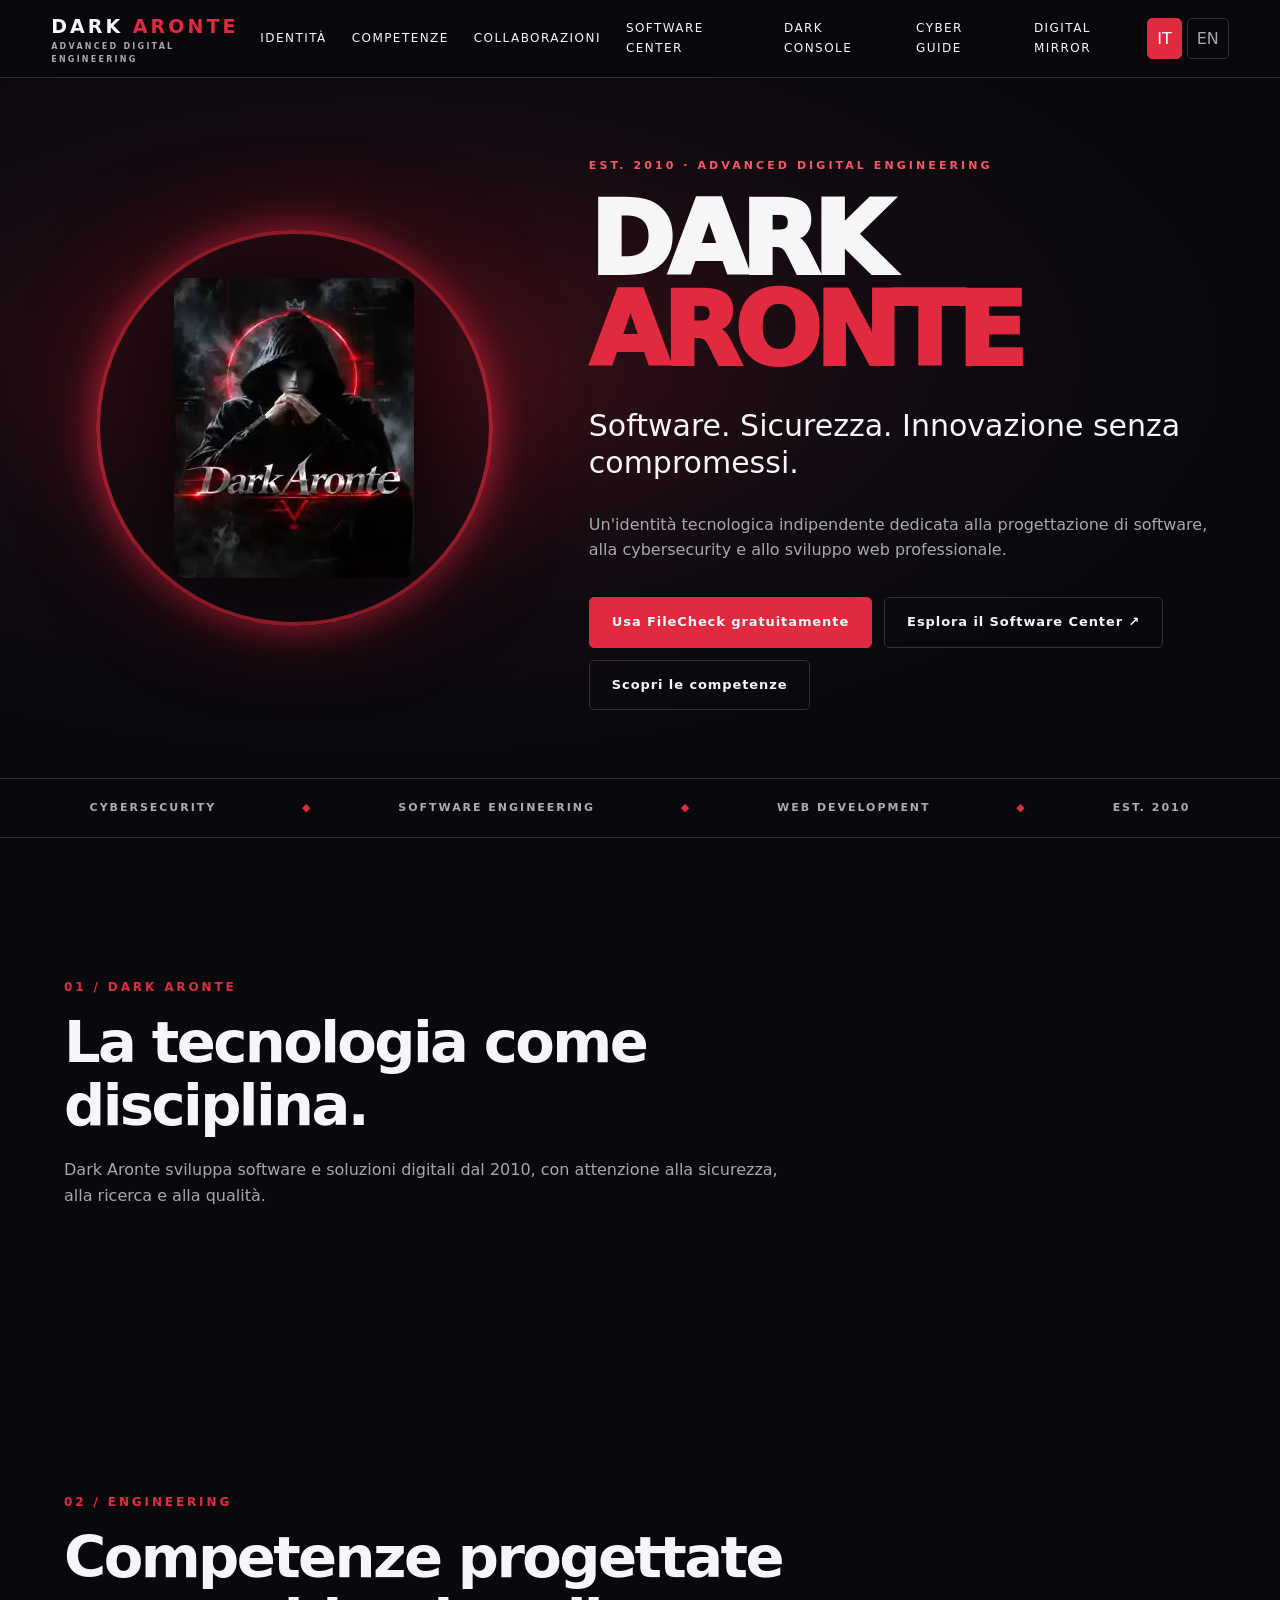
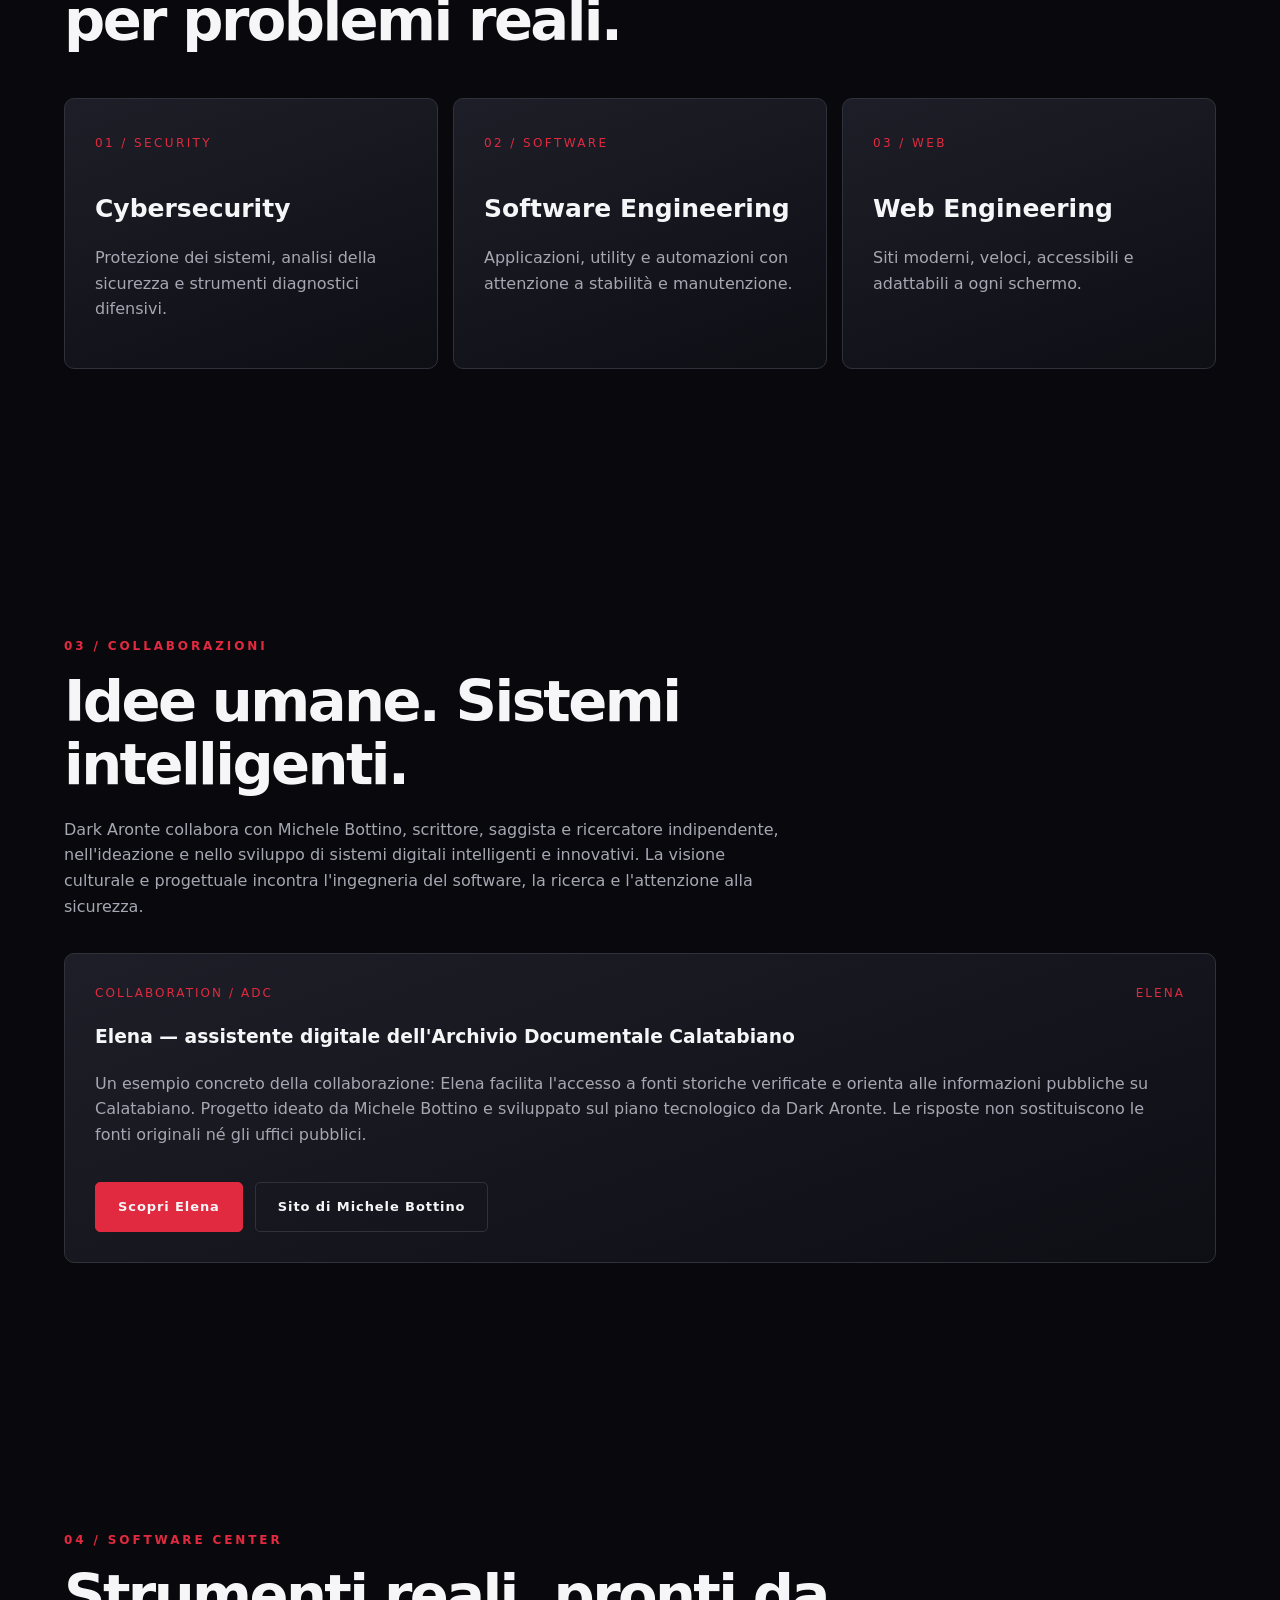
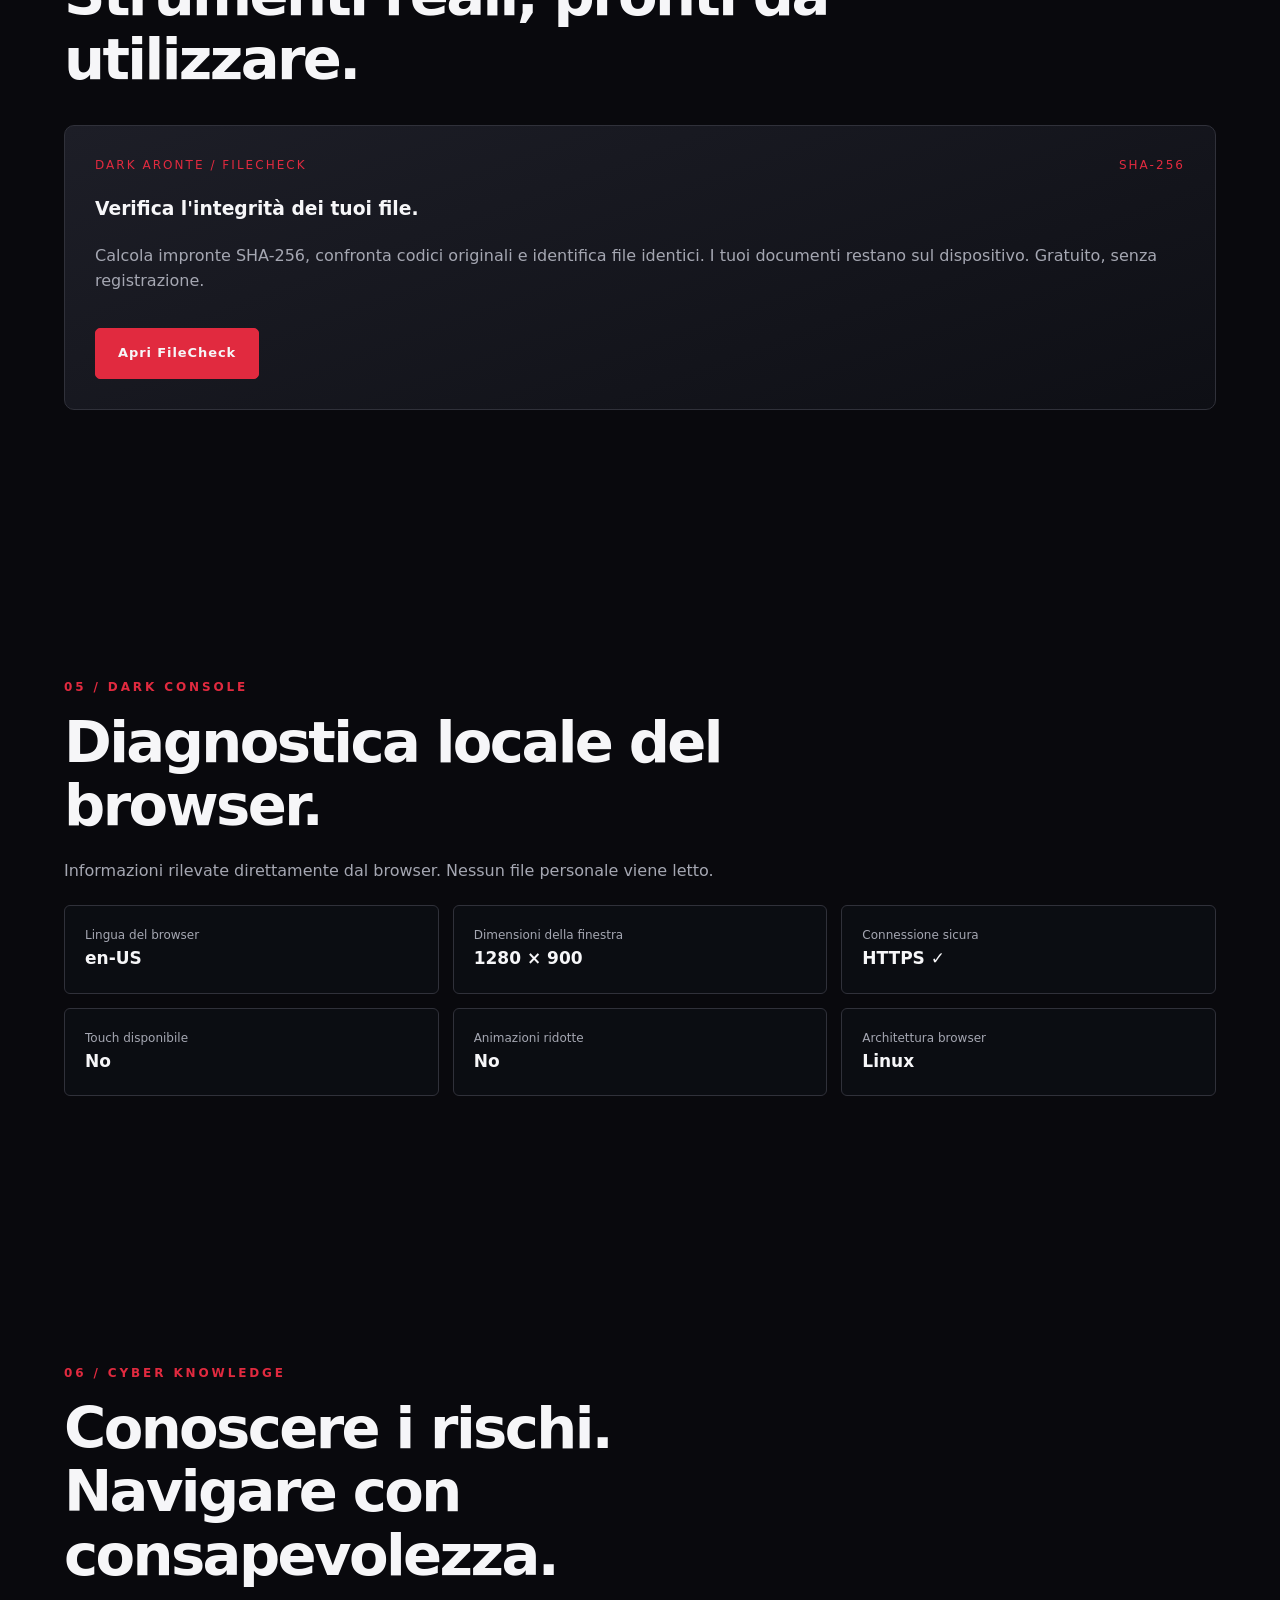
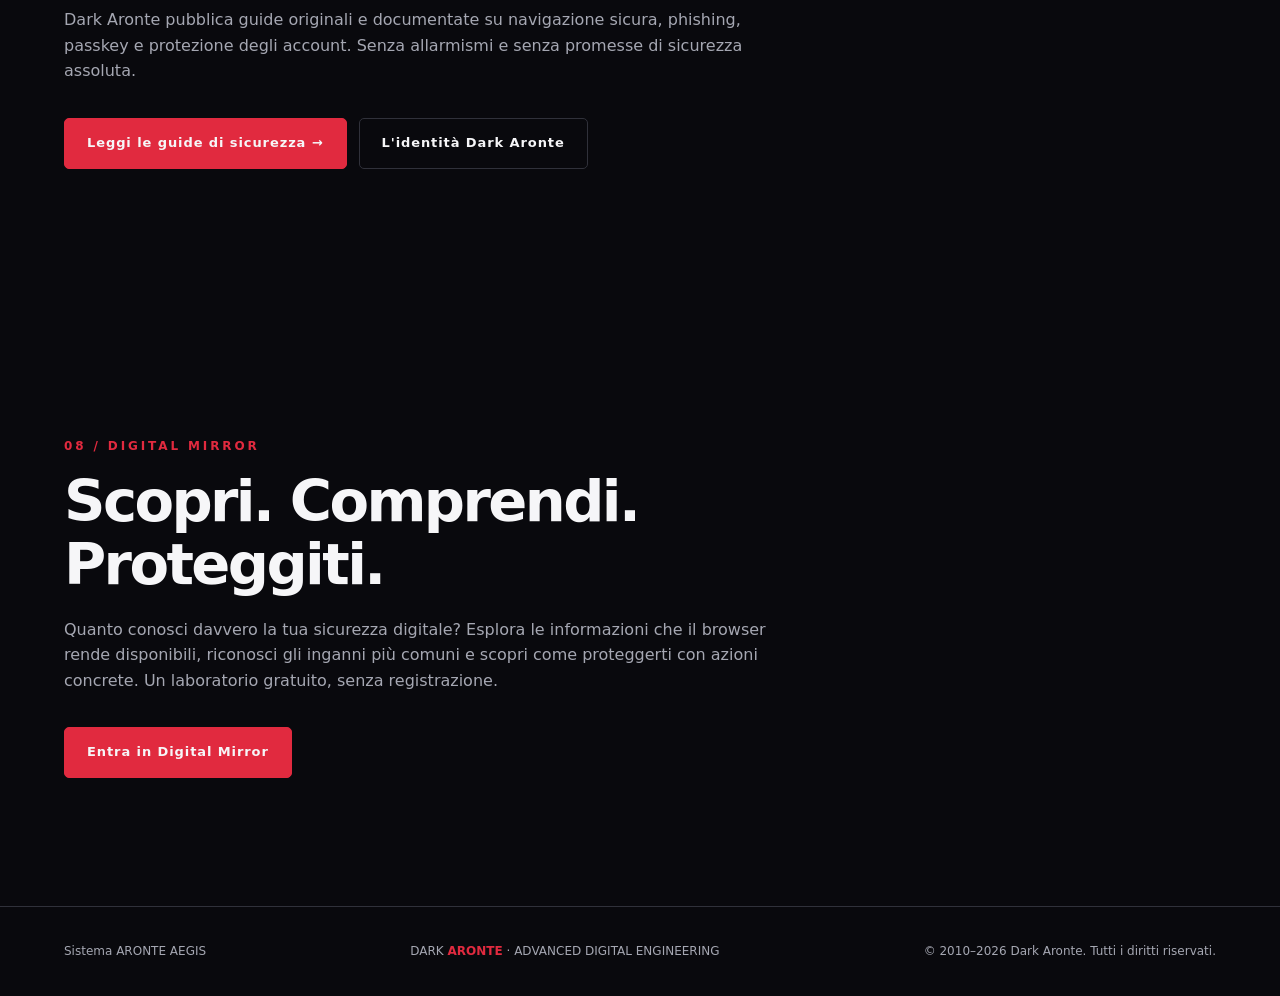
==== index.html @ 22d3c7a2 "Presenta collaborazione progettuale con Michele Bottino ed Elena ADC" ====
<!doctype html>
<html lang="it"><head><link rel="icon" type="image/svg+xml" href="/aegis/aegis.svg"><meta http-equiv="Content-Security-Policy" content="default-src 'none'; script-src 'self' 'sha256-FFxravazZUFhQh6T+XqJWDVdkBMXFv3eqSHBT2bgrII='; style-src 'self' 'sha256-jgAK13r3toHqmi0ffwv3EOK38PZ7vvI6Uo40YF1TCjI='; style-src-attr 'none'; img-src 'self' data:; font-src 'self' data:; connect-src 'none'; media-src 'self'; object-src 'none'; frame-src 'none'; base-uri 'self'; form-action 'self'; upgrade-insecure-requests"><meta charset="utf-8"><meta name="viewport" content="width=device-width,initial-scale=1"><meta name="theme-color" content="#09090d"><meta name="description" content="Dark Aronte — Cybersecurity, software development e web engineering."><title>Dark Aronte — Advanced Digital Engineering</title><style>
:root{color-scheme:dark;--bg:#09090d;--pane:#13141a;--line:#30313a;--txt:#f6f6f8;--mute:#a5a7b2;--red:#e12a3f}*{box-sizing:border-box}html{scroll-behavior:smooth}body{margin:0;background:var(--bg);font:16px/1.6 system-ui,-apple-system,Segoe UI,Arial,sans-serif;color:var(--txt)}a{color:inherit;text-decoration:none}button{font:inherit;cursor:pointer}a:focus-visible,button:focus-visible{outline:3px solid #ff6f7e;outline-offset:4px}.skip{position:absolute;left:-999px}.skip:focus{left:1rem;top:1rem;z-index:99;background:white;color:black;padding:1rem}.head{height:78px;display:flex;align-items:center;justify-content:space-between;padding:0 max(4vw,18px);border-bottom:1px solid var(--line);background:#09090de8;position:sticky;top:0;z-index:20;backdrop-filter:blur(16px)}.logo{font-size:19px;letter-spacing:.16em;font-weight:900}.logo strong,.red{color:var(--red)}.logo small{display:block;font-size:8px;letter-spacing:.28em;color:var(--mute)}.nav{display:flex;gap:25px;align-items:center;font-size:12px;text-transform:uppercase;letter-spacing:.12em}.nav a:hover{color:var(--red)}.langs{display:flex;gap:5px}.langs button{border:1px solid var(--line);background:transparent;color:var(--mute);padding:7px 9px;border-radius:5px}.langs button.active{background:var(--red);color:white;border-color:var(--red)}#menu{display:none}.hero{min-height:700px;display:grid;grid-template-columns:minmax(280px,46%) 1fr;align-items:center;position:relative;overflow:hidden;background:radial-gradient(ellipse at 30% 40%,#431019 0%,#130b11 38%,transparent 66%)}.art{min-height:650px;display:flex;align-items:center;justify-content:center;position:relative}.art:before{content:"";width:66%;aspect-ratio:1;position:absolute;border:4px solid #b52232;border-radius:50%;box-shadow:0 0 35px #c3223b,0 0 100px #aa15274d}.art img{position:relative;z-index:2;max-width:76%;max-height:610px;object-fit:contain;filter:drop-shadow(0 0 60px #000);border-radius:12px}.hero-copy{padding:60px max(5vw,24px) 60px 0;z-index:3}.tag{color:#ff5267;font-size:11px;letter-spacing:.28em;font-weight:800}.hero h1{font-size:clamp(58px,8vw,130px);letter-spacing:-.065em;line-height:.89;margin:20px 0 27px;font-weight:950}.hero h1 span{display:block}.hero h1 span:last-child{color:var(--red)}.lead{font-size:clamp(20px,2.6vw,30px);line-height:1.25;max-width:650px}.muted{color:var(--mute)}.actions{display:flex;gap:12px;flex-wrap:wrap;margin-top:34px}.btn{display:inline-flex;justify-content:center;align-items:center;padding:14px 22px;border-radius:5px;font-size:13px;font-weight:800;letter-spacing:.07em;border:1px solid var(--line)}.btn.primary{background:var(--red);border-color:var(--red)}.btn:hover{transform:translateY(-2px)}.strip{border-block:1px solid var(--line);padding:20px 7%;display:flex;gap:24px;justify-content:space-between;flex-wrap:wrap;color:#a9abb6;font-size:11px;font-weight:800;letter-spacing:.18em}.strip b{color:var(--red)}.section{padding:clamp(70px,10vw,135px) max(5vw,24px);max-width:1500px;margin:auto}.over{color:var(--red);font-size:12px;letter-spacing:.24em;font-weight:900}.section h2{font-size:clamp(30px,4.5vw,60px);line-height:1.1;max-width:820px;margin:14px 0 20px;letter-spacing:-.045em}.section>p{max-width:720px}.cards{display:grid;grid-template-columns:repeat(3,minmax(0,1fr));gap:15px;margin-top:45px}.card,.panel{border:1px solid var(--line);background:linear-gradient(160deg,#1d1e27,#0e0f15);border-radius:10px;padding:30px;min-height:220px}.card .number{color:var(--red);font-size:12px;letter-spacing:.2em}.card h3{font-size:25px;margin:35px 0 10px}.card p{color:var(--mute)}.panel{margin-top:34px}.panel .top{font-size:12px;letter-spacing:.17em;color:var(--red);display:flex;justify-content:space-between;gap:10px}.empty{text-align:center;padding:50px 10px}.empty h3{font-size:28px}.empty p{color:var(--mute);max-width:600px;margin:auto}.empty .symbol{font-size:60px;color:var(--red)}.diag{display:grid;grid-template-columns:repeat(3,minmax(0,1fr));gap:14px;margin-top:22px}.diag div{background:#0b0d12;border:1px solid var(--line);border-radius:6px;padding:20px;min-width:0}.diag span{display:block;color:var(--mute);font-size:12px}.diag strong{font-size:17px;overflow-wrap:anywhere}.foot{border-top:1px solid var(--line);padding:35px max(5vw,24px);display:flex;justify-content:space-between;flex-wrap:wrap;gap:15px;color:var(--mute);font-size:12px}.reveal{animation:fade .8s ease both}@keyframes fade{from{opacity:0;transform:translateY(15px)}to{opacity:1;transform:none}}@media(max-width:960px){.nav{gap:10px}.hero{grid-template-columns:1fr}.art{min-height:420px}.art img{max-height:410px}.hero-copy{padding:10px 6% 65px}.cards{grid-template-columns:1fr}.diag{grid-template-columns:repeat(2,1fr)}}@media(max-width:650px){.head{height:67px}.nav{position:absolute;top:66px;left:0;right:0;background:#101116;padding:20px;display:none;flex-direction:column;align-items:stretch}.nav.open{display:flex}#menu{display:block;border:1px solid var(--line);border-radius:5px;background:transparent;color:white;padding:5px 12px}.hero{min-height:auto}.art{min-height:320px}.art img{max-height:340px}.hero h1{font-size:clamp(58px,14vw,85px)}.section{padding:70px 20px}.strip{gap:12px;font-size:9px}.diag{grid-template-columns:1fr}.foot{flex-direction:column}}@media(prefers-reduced-motion:reduce){*,*:before,*:after{animation:none!important;scroll-behavior:auto!important;transition:none!important}}
</style><link rel="canonical" href="https://dark-aronte.github.io/">
<meta property="og:type" content="website">
<meta property="og:site_name" content="Dark Aronte">
<meta property="og:title" content="Dark Aronte &mdash; Advanced Digital Engineering">
<meta property="og:description" content="Cybersecurity, software engineering e sviluppo web. Dark Aronte, identit&agrave; tecnologica indipendente dal 2010.">
<meta property="og:url" content="https://dark-aronte.github.io/">
<meta property="og:image" content="https://dark-aronte.github.io/assets/dark-aronte.webp">
<meta name="twitter:card" content="summary_large_image">
<meta name="color-scheme" content="dark">
<script type="application/ld+json">{"@context":"https://schema.org","@type":"WebSite","name":"Dark Aronte","url":"https://dark-aronte.github.io/","inLanguage":["it","en"],"description":"Software engineering, cybersecurity and web engineering."}</script>
</head><body>
<a href="#main" class="skip" data-it="Vai al contenuto" data-en="Skip to content">Vai al contenuto</a>
<header class="head"><link rel="icon" type="image/svg+xml" href="/aegis/aegis.svg"><a class="logo" href="#top">DARK <strong>ARONTE</strong><small>ADVANCED DIGITAL ENGINEERING</small></a><button id="menu" aria-expanded="false" aria-controls="nav" aria-label="Menu">☰</button><nav class="nav" id="nav"><a href="#identity" data-it="Identità" data-en="Identity">Identità</a><a href="#services" data-it="Competenze" data-en="Expertise">Competenze</a><a href="#collaboration" data-it="Collaborazioni" data-en="Collaborations">Collaborazioni</a><a href="#software">Software Center</a><a href="#console">Dark Console</a><a href="/guide/">Cyber Guide</a><a href="/digital-mirror.html">Digital Mirror</a></nav><div class="langs"><button data-switch="it" class="active" aria-pressed="true">IT</button><button data-switch="en" aria-pressed="false">EN</button></div></header>
<main id="main"><section class="hero" id="top"><div class="art"><img src="assets/dark-aronte.webp" alt="Dark Aronte: figura anonima con cappuccio e maschera, su uno sfondo rosso" width="240" height="300"></div><div class="hero-copy reveal"><p class="tag">EST. 2010 · ADVANCED DIGITAL ENGINEERING</p><h1><span>DARK</span><span>ARONTE</span></h1><p class="lead" data-it="Software. Sicurezza. Innovazione senza compromessi." data-en="Software. Security. Innovation without compromise.">Software. Sicurezza. Innovazione senza compromessi.</p><p class="muted" data-it="Un'identità tecnologica indipendente dedicata alla progettazione di software, alla cybersecurity e allo sviluppo web professionale." data-en="An independent technology identity focused on software engineering, cybersecurity and professional web development.">Un'identità tecnologica indipendente dedicata alla progettazione di software, alla cybersecurity e allo sviluppo web professionale.</p><div class="actions"><a class="btn primary" href="/filecheck.html" data-it="Usa FileCheck gratuitamente" data-en="Use FileCheck for free">Usa FileCheck gratuitamente</a><a class="btn" href="#software" data-it="Esplora il Software Center ↗" data-en="Explore Software Center ↗">Esplora il Software Center ↗</a><a class="btn" href="#services" data-it="Scopri le competenze" data-en="Explore expertise">Scopri le competenze</a></div></div></section>
<div class="strip"><span>CYBERSECURITY</span><b>◆</b><span>SOFTWARE ENGINEERING</span><b>◆</b><span>WEB DEVELOPMENT</span><b>◆</b><span>EST. 2010</span></div>
<section id="identity" class="section"><p class="over">01 / DARK ARONTE</p><h2 data-it="La tecnologia come disciplina." data-en="Technology as a discipline.">La tecnologia come disciplina.</h2><p class="muted" data-it="Dark Aronte sviluppa software e soluzioni digitali dal 2010, con attenzione alla sicurezza, alla ricerca e alla qualit&agrave;." data-en="Dark Aronte has been developing software and digital solutions since 2010. An independent project combining expertise, innovation and a focus on security.">Dark Aronte sviluppa software e soluzioni digitali dal 2010, con attenzione alla sicurezza, alla ricerca e alla qualit&agrave;.</p></section>
<section id="services" class="section"><p class="over">02 / ENGINEERING</p><h2 data-it="Competenze progettate per problemi reali." data-en="Engineering for real-world problems.">Competenze progettate per problemi reali.</h2><div class="cards"><article class="card"><span class="number">01 / SECURITY</span><h3>Cybersecurity</h3><p data-it="Protezione dei sistemi, analisi della sicurezza e strumenti diagnostici difensivi." data-en="System protection, security assessment and defensive diagnostic tools.">Protezione dei sistemi, analisi della sicurezza e strumenti diagnostici difensivi.</p></article><article class="card"><span class="number">02 / SOFTWARE</span><h3>Software Engineering</h3><p data-it="Applicazioni, utility e automazioni con attenzione a stabilità e manutenzione." data-en="Applications, utilities and automation with a focus on reliability and maintainability.">Applicazioni, utility e automazioni con attenzione a stabilità e manutenzione.</p></article><article class="card"><span class="number">03 / WEB</span><h3>Web Engineering</h3><p data-it="Siti moderni, veloci, accessibili e adattabili a ogni schermo." data-en="Modern, fast, accessible websites adapted to different screen sizes.">Siti moderni, veloci, accessibili e adattabili a ogni schermo.</p></article></div></section>
<section id="collaboration" class="section" aria-labelledby="collaboration-title">
<p class="over" data-it="03 / COLLABORAZIONI" data-en="03 / COLLABORATIONS">03 / COLLABORAZIONI</p>
<h2 id="collaboration-title" data-it="Idee umane. Sistemi intelligenti." data-en="Human ideas. Intelligent systems.">Idee umane. Sistemi intelligenti.</h2>
<p class="muted" data-it="Dark Aronte collabora con Michele Bottino, scrittore, saggista e ricercatore indipendente, nell'ideazione e nello sviluppo di sistemi digitali intelligenti e innovativi. La visione culturale e progettuale incontra l'ingegneria del software, la ricerca e l'attenzione alla sicurezza." data-en="Dark Aronte collaborates with Michele Bottino, author, essayist and independent researcher, to conceive and develop innovative, intelligent digital systems. Cultural and conceptual vision meets software engineering, research and security-focused development.">Dark Aronte collabora con Michele Bottino, scrittore, saggista e ricercatore indipendente, nell'ideazione e nello sviluppo di sistemi digitali intelligenti e innovativi. La visione culturale e progettuale incontra l'ingegneria del software, la ricerca e l'attenzione alla sicurezza.</p>
<div class="panel">
<div class="top"><span>COLLABORATION / ADC</span><span>ELENA</span></div>
<h3 data-it="Elena — assistente digitale dell'Archivio Documentale Calatabiano" data-en="Elena — digital assistant for the Calatabiano Documentary Archive">Elena — assistente digitale dell'Archivio Documentale Calatabiano</h3>
<p class="muted" data-it="Un esempio concreto della collaborazione: Elena facilita l'accesso a fonti storiche verificate e orienta alle informazioni pubbliche su Calatabiano. Progetto ideato da Michele Bottino e sviluppato sul piano tecnologico da Dark Aronte. Le risposte non sostituiscono le fonti originali né gli uffici pubblici." data-en="A practical result of this collaboration: Elena helps visitors explore verified historical sources and public information about Calatabiano. Conceived by Michele Bottino, with technology development by Dark Aronte. Its answers do not replace original sources or public offices.">Un esempio concreto della collaborazione: Elena facilita l'accesso a fonti storiche verificate e orienta alle informazioni pubbliche su Calatabiano. Progetto ideato da Michele Bottino e sviluppato sul piano tecnologico da Dark Aronte. Le risposte non sostituiscono le fonti originali né gli uffici pubblici.</p>
<div class="actions"><a class="btn primary" href="https://michelebottino-autor.github.io/adc/elena/" rel="noopener noreferrer" data-it="Scopri Elena" data-en="Explore Elena">Scopri Elena</a><a class="btn" href="https://michelebottino-autor.github.io/" rel="noopener noreferrer" data-it="Sito di Michele Bottino" data-en="Michele Bottino's website">Sito di Michele Bottino</a></div>
</div>
</section>
<section id="software" class="section"><p class="over">04 / SOFTWARE CENTER</p><h2 data-it="Strumenti reali, pronti da utilizzare." data-en="Real tools, ready to use.">Strumenti reali, pronti da utilizzare.</h2><div class="panel"><div class="top"><span>DARK ARONTE / FILECHECK</span><span>SHA-256</span></div><h3 data-it="Verifica l'integrit&agrave; dei tuoi file." data-en="Verify your files' integrity.">Verifica l'integrit&agrave; dei tuoi file.</h3><p class="muted" data-it="Calcola impronte SHA-256, confronta codici originali e identifica file identici. I tuoi documenti restano sul dispositivo. Gratuito, senza registrazione." data-en="Calculate SHA-256 hashes, verify original fingerprints and find identical files. Your documents stay on your device. Free, no signup.">Calcola impronte SHA-256, confronta codici originali e identifica file identici. I tuoi documenti restano sul dispositivo. Gratuito, senza registrazione.</p><div class="actions"><a class="btn primary" href="/filecheck.html" data-it="Apri FileCheck" data-en="Open FileCheck">Apri FileCheck</a></div></div></section>
<section id="console" class="section"><p class="over">05 / DARK CONSOLE</p><h2 data-it="Diagnostica locale del browser." data-en="Local browser diagnostics.">Diagnostica locale del browser.</h2><p class="muted" data-it="Informazioni rilevate direttamente dal browser. Nessun file personale viene letto." data-en="Information reported locally by your browser. No personal files are accessed.">Informazioni rilevate direttamente dal browser. Nessun file personale viene letto.</p><div class="diag"><div><span data-it="Lingua del browser" data-en="Browser language">Lingua del browser</span><strong id="language">—</strong></div><div><span data-it="Dimensioni della finestra" data-en="Viewport dimensions">Dimensioni della finestra</span><strong id="size">—</strong></div><div><span data-it="Connessione sicura" data-en="Secure connection">Connessione sicura</span><strong id="secure">—</strong></div><div><span data-it="Touch disponibile" data-en="Touch available">Touch disponibile</span><strong id="touch">—</strong></div><div><span data-it="Animazioni ridotte" data-en="Reduced motion">Animazioni ridotte</span><strong id="motion">—</strong></div><div><span data-it="Architettura browser" data-en="Browser platform">Architettura browser</span><strong id="platform">—</strong></div></div></section>

<section id="cyber-knowledge" class="section" aria-labelledby="guide-title"><p class="over">06 / CYBER KNOWLEDGE</p><h2 id="guide-title" data-it="Conoscere i rischi. Navigare con consapevolezza." data-en="Understand the risks. Browse with confidence.">Conoscere i rischi. Navigare con consapevolezza.</h2><p class="muted" data-it="Dark Aronte pubblica guide originali e documentate su navigazione sicura, phishing, passkey e protezione degli account. Senza allarmismi e senza promesse di sicurezza assoluta." data-en="Dark Aronte publishes original, sourced guides on safer browsing, phishing, passkeys and account protection. No fear-mongering or promises of absolute safety.">Dark Aronte pubblica guide originali e documentate su navigazione sicura, phishing, passkey e protezione degli account. Senza allarmismi e senza promesse di sicurezza assoluta.</p><div class="actions"><a class="btn primary" href="/guide/" data-it="Leggi le guide di sicurezza &rarr;" data-en="Read cybersecurity guides &rarr;">Leggi le guide di sicurezza &rarr;</a><a class="btn" href="/identita.html" data-it="L'identit&agrave; Dark Aronte" data-en="About Dark Aronte">L'identit&agrave; Dark Aronte</a></div></section>

<section class="section" id="digital-mirror" aria-labelledby="digital-mirror-heading">
<p class="over">08 / DIGITAL MIRROR</p>
<h2 id="digital-mirror-heading" data-it="Scopri. Comprendi. Proteggiti." data-en="Discover. Understand. Protect yourself.">Scopri. Comprendi. Proteggiti.</h2>
<p class="muted" data-it="Quanto conosci davvero la tua sicurezza digitale? Esplora le informazioni che il browser rende disponibili, riconosci gli inganni pi&ugrave; comuni e scopri come proteggerti con azioni concrete. Un laboratorio gratuito, senza registrazione." data-en="How well do you understand your digital safety? Explore what your browser reveals, learn to spot common scams, and discover practical ways to protect yourself. A free, no-signup interactive lab.">Quanto conosci davvero la tua sicurezza digitale? Esplora le informazioni che il browser rende disponibili, riconosci gli inganni pi&ugrave; comuni e scopri come proteggerti con azioni concrete. Un laboratorio gratuito, senza registrazione.</p>
<div class="actions"><a class="btn primary" href="/digital-mirror.html" data-it="Entra in Digital Mirror" data-en="Enter Digital Mirror">Entra in Digital Mirror</a></div>
</section>
</main><footer class="foot"><a href="/aegis-system/" data-it="Sistema ARONTE AEGIS" data-en="ARONTE AEGIS system">Sistema ARONTE AEGIS</a><span>DARK <strong class="red">ARONTE</strong> · ADVANCED DIGITAL ENGINEERING</span><span>© 2010–<span id="year">2026</span> Dark Aronte. <span data-it="Tutti i diritti riservati." data-en="All rights reserved.">Tutti i diritti riservati.</span></span></footer>
<script>
(()=>{const $=s=>document.querySelector(s);const $$=s=>document.querySelectorAll(s);let lang=localStorage.getItem('da-lang')==='en'?'en':'it';function translate(l){lang=l;document.documentElement.lang=l;$$('[data-it][data-en]').forEach(e=>e.textContent=e.dataset[l]);$$('[data-switch]').forEach(e=>{let on=e.dataset.switch===l;e.classList.toggle('active',on);e.setAttribute('aria-pressed',String(on))});try{localStorage.setItem('da-lang',l)}catch{}}$$('[data-switch]').forEach(b=>b.addEventListener('click',()=>translate(b.dataset.switch)));translate(lang);$('#year').textContent=new Date().getFullYear();function diag(){$('#language').textContent=navigator.language||'—';$('#size').textContent=innerWidth+' × '+innerHeight;$('#secure').textContent=isSecureContext?'HTTPS ✓':'Non verificata';$('#touch').textContent=('ontouchstart'in window||navigator.maxTouchPoints>0)?'Yes':'No';$('#motion').textContent=matchMedia('(prefers-reduced-motion: reduce)').matches?'Yes':'No';$('#platform').textContent=navigator.userAgentData?.platform||navigator.platform||'—'}window.addEventListener('resize',diag);diag();$('#menu').addEventListener('click',()=>{let open=$('#nav').classList.toggle('open');$('#menu').setAttribute('aria-expanded',String(open))});$$('.nav a').forEach(a=>a.addEventListener('click',()=>{$('#nav').classList.remove('open');$('#menu').setAttribute('aria-expanded','false')}))})();
</script></body></html>
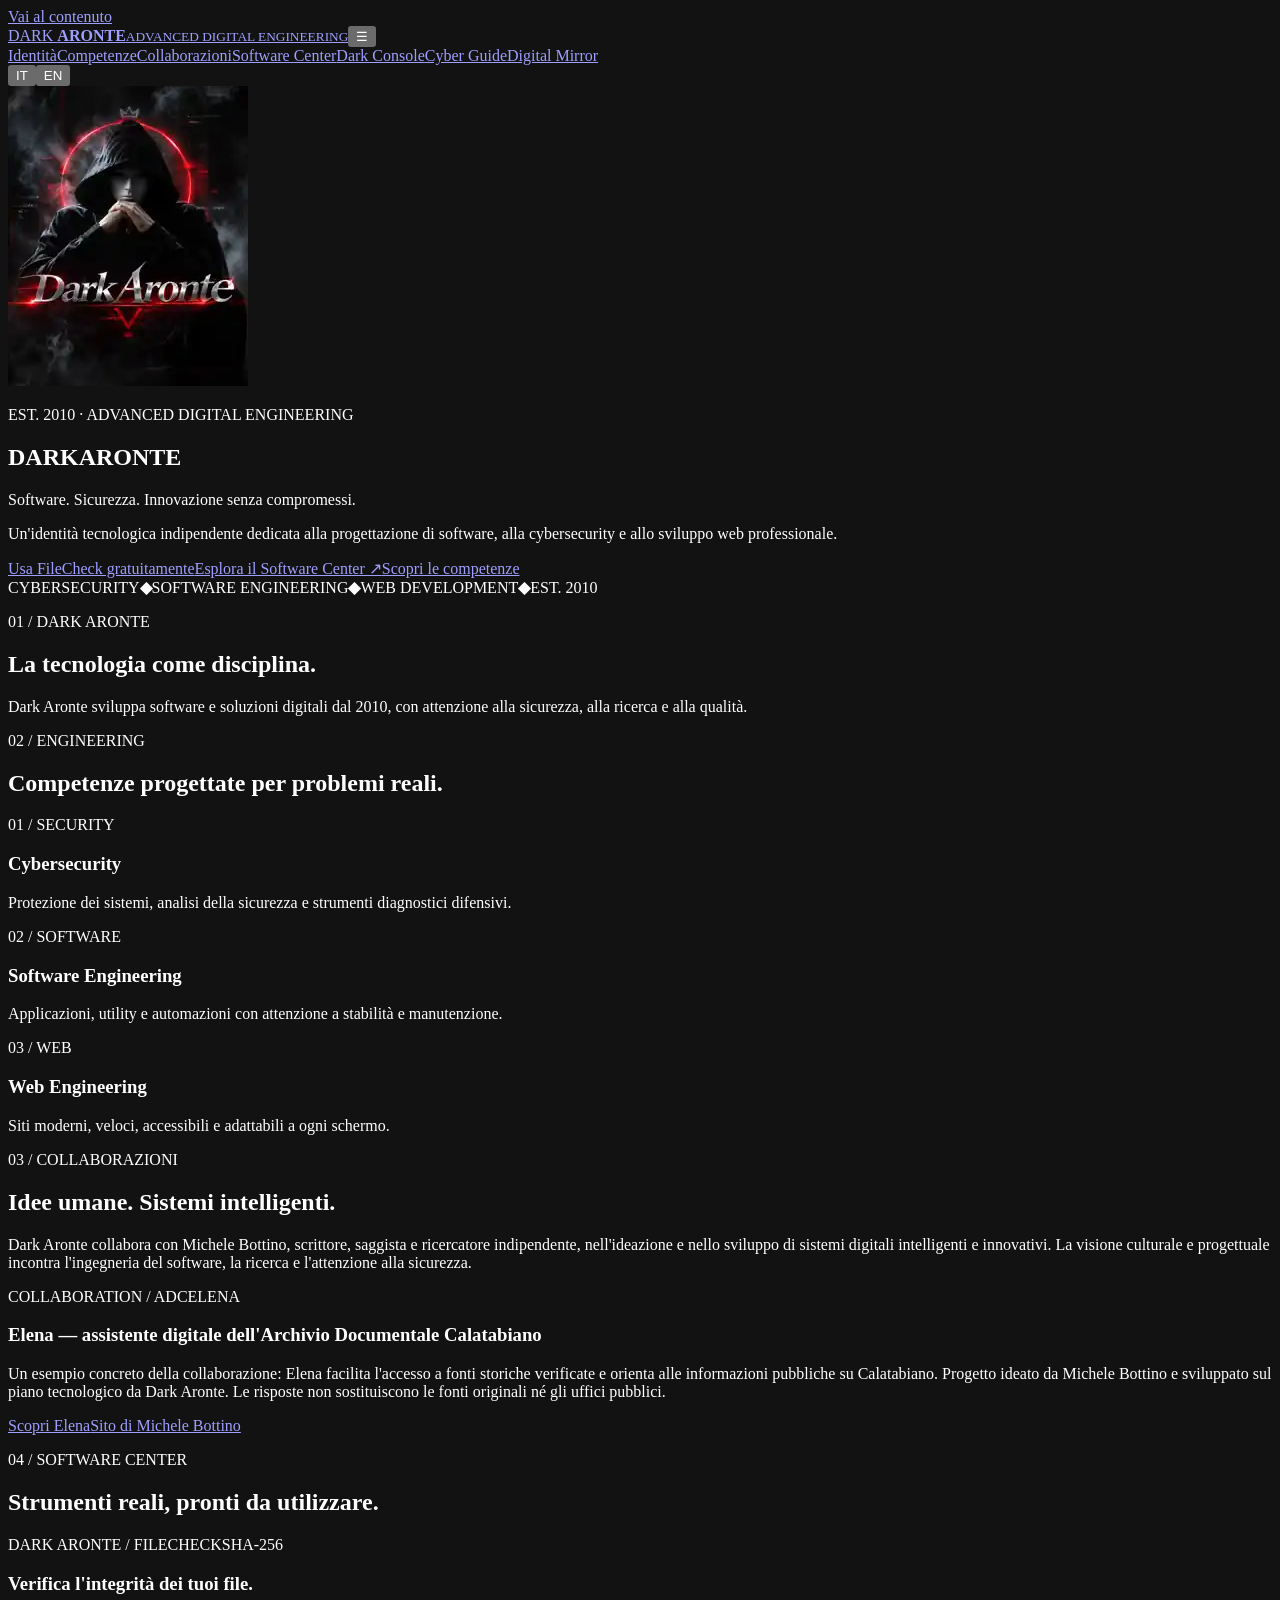
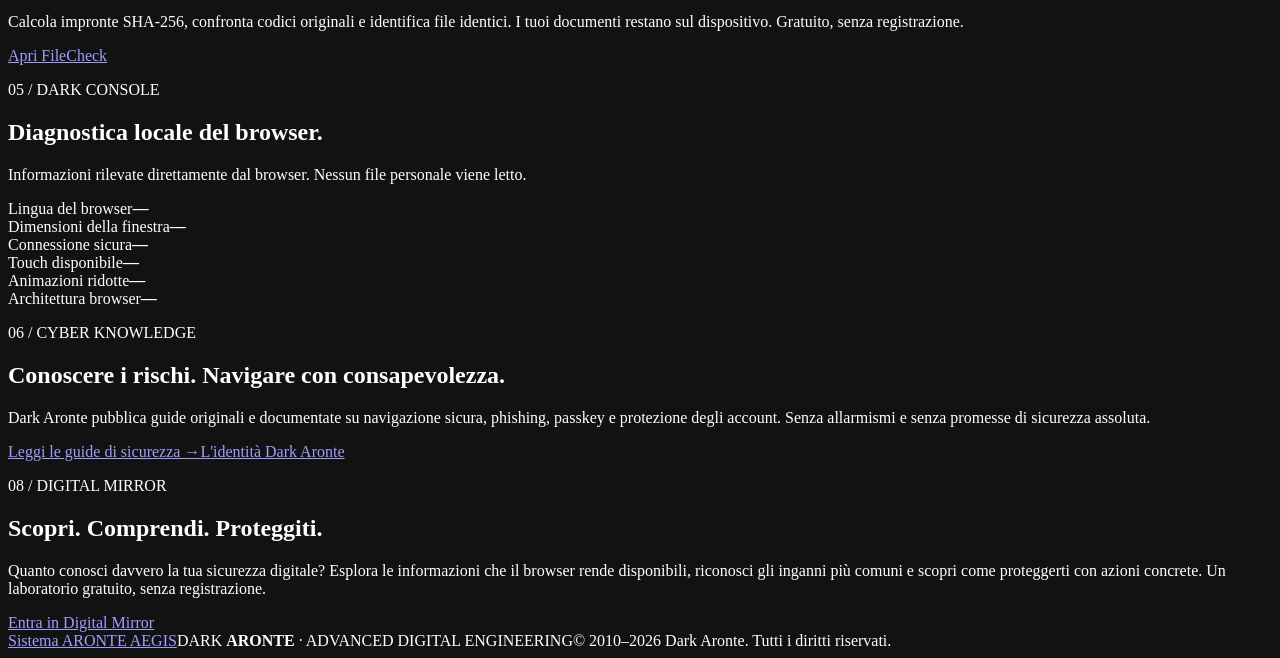
==== commit 2493d0d8: "Aggiorna CSP e firma AEGIS per la sezione collaborazioni" ====
--- a/index.html
+++ b/index.html
@@ -1,5 +1,5 @@
 <!doctype html>
-<html lang="it"><head><link rel="icon" type="image/svg+xml" href="/aegis/aegis.svg"><meta http-equiv="Content-Security-Policy" content="default-src 'none'; script-src 'self' 'sha256-FFxravazZUFhQh6T+XqJWDVdkBMXFv3eqSHBT2bgrII='; style-src 'self' 'sha256-jgAK13r3toHqmi0ffwv3EOK38PZ7vvI6Uo40YF1TCjI='; style-src-attr 'none'; img-src 'self' data:; font-src 'self' data:; connect-src 'none'; media-src 'self'; object-src 'none'; frame-src 'none'; base-uri 'self'; form-action 'self'; upgrade-insecure-requests"><meta charset="utf-8"><meta name="viewport" content="width=device-width,initial-scale=1"><meta name="theme-color" content="#09090d"><meta name="description" content="Dark Aronte — Cybersecurity, software development e web engineering."><title>Dark Aronte — Advanced Digital Engineering</title><style>
+<html lang="it"><head><link rel="icon" type="image/svg+xml" href="/aegis/aegis.svg"><meta http-equiv="Content-Security-Policy" content="default-src 'none'; script-src 'self' 'sha256-M/c3EcxVNrog6p6mHUGc7yNbTFjYYGEBRcO4RTuEXMk='; style-src 'self' 'sha256-dwjrNA525KG2SsXoC5dx7QNku10nCeUTvAEqJWgs3Ro='; style-src-attr 'none'; img-src 'self' data:; font-src 'self' data:; connect-src 'none'; media-src 'self'; object-src 'none'; frame-src 'none'; base-uri 'self'; form-action 'self'; upgrade-insecure-requests"><meta charset="utf-8"><meta name="viewport" content="width=device-width,initial-scale=1"><meta name="theme-color" content="#09090d"><meta name="description" content="Dark Aronte — Cybersecurity, software development e web engineering."><title>Dark Aronte — Advanced Digital Engineering</title><style>
 :root{color-scheme:dark;--bg:#09090d;--pane:#13141a;--line:#30313a;--txt:#f6f6f8;--mute:#a5a7b2;--red:#e12a3f}*{box-sizing:border-box}html{scroll-behavior:smooth}body{margin:0;background:var(--bg);font:16px/1.6 system-ui,-apple-system,Segoe UI,Arial,sans-serif;color:var(--txt)}a{color:inherit;text-decoration:none}button{font:inherit;cursor:pointer}a:focus-visible,button:focus-visible{outline:3px solid #ff6f7e;outline-offset:4px}.skip{position:absolute;left:-999px}.skip:focus{left:1rem;top:1rem;z-index:99;background:white;color:black;padding:1rem}.head{height:78px;display:flex;align-items:center;justify-content:space-between;padding:0 max(4vw,18px);border-bottom:1px solid var(--line);background:#09090de8;position:sticky;top:0;z-index:20;backdrop-filter:blur(16px)}.logo{font-size:19px;letter-spacing:.16em;font-weight:900}.logo strong,.red{color:var(--red)}.logo small{display:block;font-size:8px;letter-spacing:.28em;color:var(--mute)}.nav{display:flex;gap:25px;align-items:center;font-size:12px;text-transform:uppercase;letter-spacing:.12em}.nav a:hover{color:var(--red)}.langs{display:flex;gap:5px}.langs button{border:1px solid var(--line);background:transparent;color:var(--mute);padding:7px 9px;border-radius:5px}.langs button.active{background:var(--red);color:white;border-color:var(--red)}#menu{display:none}.hero{min-height:700px;display:grid;grid-template-columns:minmax(280px,46%) 1fr;align-items:center;position:relative;overflow:hidden;background:radial-gradient(ellipse at 30% 40%,#431019 0%,#130b11 38%,transparent 66%)}.art{min-height:650px;display:flex;align-items:center;justify-content:center;position:relative}.art:before{content:"";width:66%;aspect-ratio:1;position:absolute;border:4px solid #b52232;border-radius:50%;box-shadow:0 0 35px #c3223b,0 0 100px #aa15274d}.art img{position:relative;z-index:2;max-width:76%;max-height:610px;object-fit:contain;filter:drop-shadow(0 0 60px #000);border-radius:12px}.hero-copy{padding:60px max(5vw,24px) 60px 0;z-index:3}.tag{color:#ff5267;font-size:11px;letter-spacing:.28em;font-weight:800}.hero h1{font-size:clamp(58px,8vw,130px);letter-spacing:-.065em;line-height:.89;margin:20px 0 27px;font-weight:950}.hero h1 span{display:block}.hero h1 span:last-child{color:var(--red)}.lead{font-size:clamp(20px,2.6vw,30px);line-height:1.25;max-width:650px}.muted{color:var(--mute)}.actions{display:flex;gap:12px;flex-wrap:wrap;margin-top:34px}.btn{display:inline-flex;justify-content:center;align-items:center;padding:14px 22px;border-radius:5px;font-size:13px;font-weight:800;letter-spacing:.07em;border:1px solid var(--line)}.btn.primary{background:var(--red);border-color:var(--red)}.btn:hover{transform:translateY(-2px)}.strip{border-block:1px solid var(--line);padding:20px 7%;display:flex;gap:24px;justify-content:space-between;flex-wrap:wrap;color:#a9abb6;font-size:11px;font-weight:800;letter-spacing:.18em}.strip b{color:var(--red)}.section{padding:clamp(70px,10vw,135px) max(5vw,24px);max-width:1500px;margin:auto}.over{color:var(--red);font-size:12px;letter-spacing:.24em;font-weight:900}.section h2{font-size:clamp(30px,4.5vw,60px);line-height:1.1;max-width:820px;margin:14px 0 20px;letter-spacing:-.045em}.section>p{max-width:720px}.cards{display:grid;grid-template-columns:repeat(3,minmax(0,1fr));gap:15px;margin-top:45px}.card,.panel{border:1px solid var(--line);background:linear-gradient(160deg,#1d1e27,#0e0f15);border-radius:10px;padding:30px;min-height:220px}.card .number{color:var(--red);font-size:12px;letter-spacing:.2em}.card h3{font-size:25px;margin:35px 0 10px}.card p{color:var(--mute)}.panel{margin-top:34px}.panel .top{font-size:12px;letter-spacing:.17em;color:var(--red);display:flex;justify-content:space-between;gap:10px}.empty{text-align:center;padding:50px 10px}.empty h3{font-size:28px}.empty p{color:var(--mute);max-width:600px;margin:auto}.empty .symbol{font-size:60px;color:var(--red)}.diag{display:grid;grid-template-columns:repeat(3,minmax(0,1fr));gap:14px;margin-top:22px}.diag div{background:#0b0d12;border:1px solid var(--line);border-radius:6px;padding:20px;min-width:0}.diag span{display:block;color:var(--mute);font-size:12px}.diag strong{font-size:17px;overflow-wrap:anywhere}.foot{border-top:1px solid var(--line);padding:35px max(5vw,24px);display:flex;justify-content:space-between;flex-wrap:wrap;gap:15px;color:var(--mute);font-size:12px}.reveal{animation:fade .8s ease both}@keyframes fade{from{opacity:0;transform:translateY(15px)}to{opacity:1;transform:none}}@media(max-width:960px){.nav{gap:10px}.hero{grid-template-columns:1fr}.art{min-height:420px}.art img{max-height:410px}.hero-copy{padding:10px 6% 65px}.cards{grid-template-columns:1fr}.diag{grid-template-columns:repeat(2,1fr)}}@media(max-width:650px){.head{height:67px}.nav{position:absolute;top:66px;left:0;right:0;background:#101116;padding:20px;display:none;flex-direction:column;align-items:stretch}.nav.open{display:flex}#menu{display:block;border:1px solid var(--line);border-radius:5px;background:transparent;color:white;padding:5px 12px}.hero{min-height:auto}.art{min-height:320px}.art img{max-height:340px}.hero h1{font-size:clamp(58px,14vw,85px)}.section{padding:70px 20px}.strip{gap:12px;font-size:9px}.diag{grid-template-columns:1fr}.foot{flex-direction:column}}@media(prefers-reduced-motion:reduce){*,*:before,*:after{animation:none!important;scroll-behavior:auto!important;transition:none!important}}
 </style><link rel="canonical" href="https://dark-aronte.github.io/">
 <meta property="og:type" content="website">
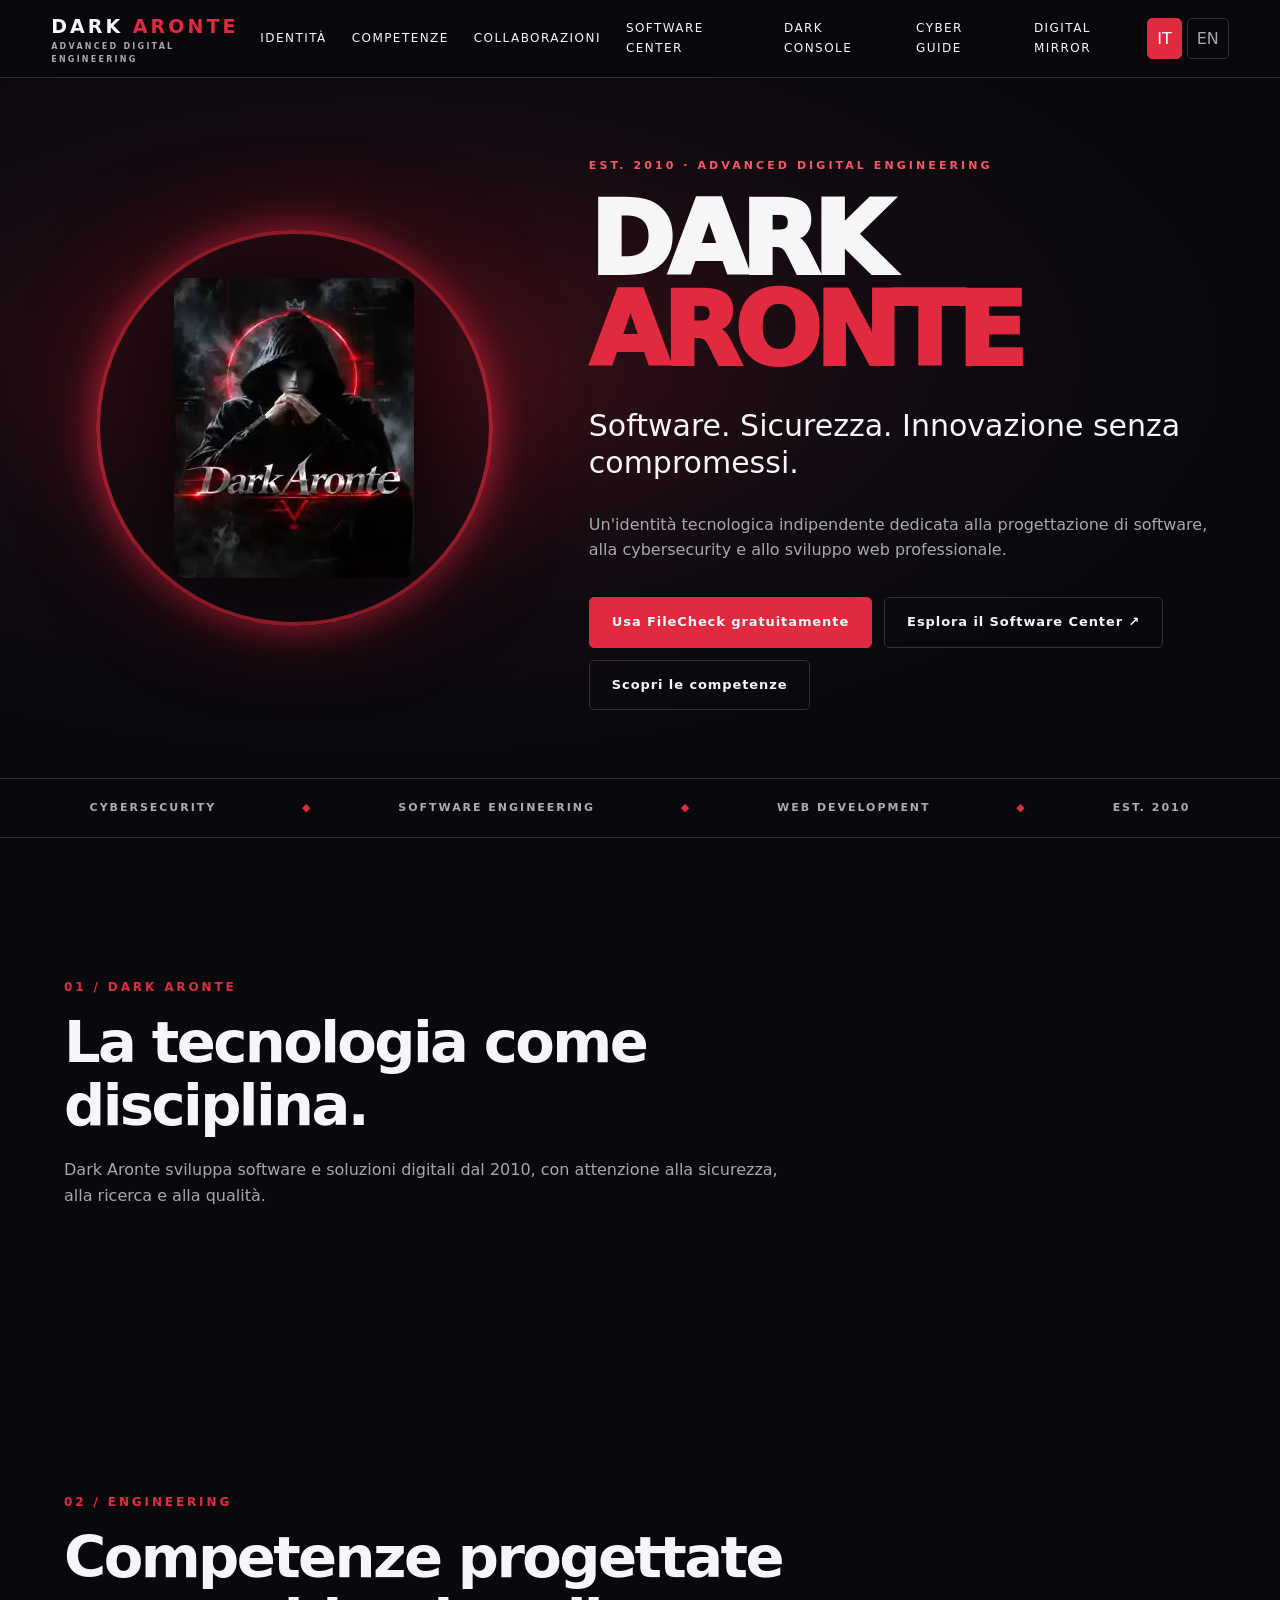
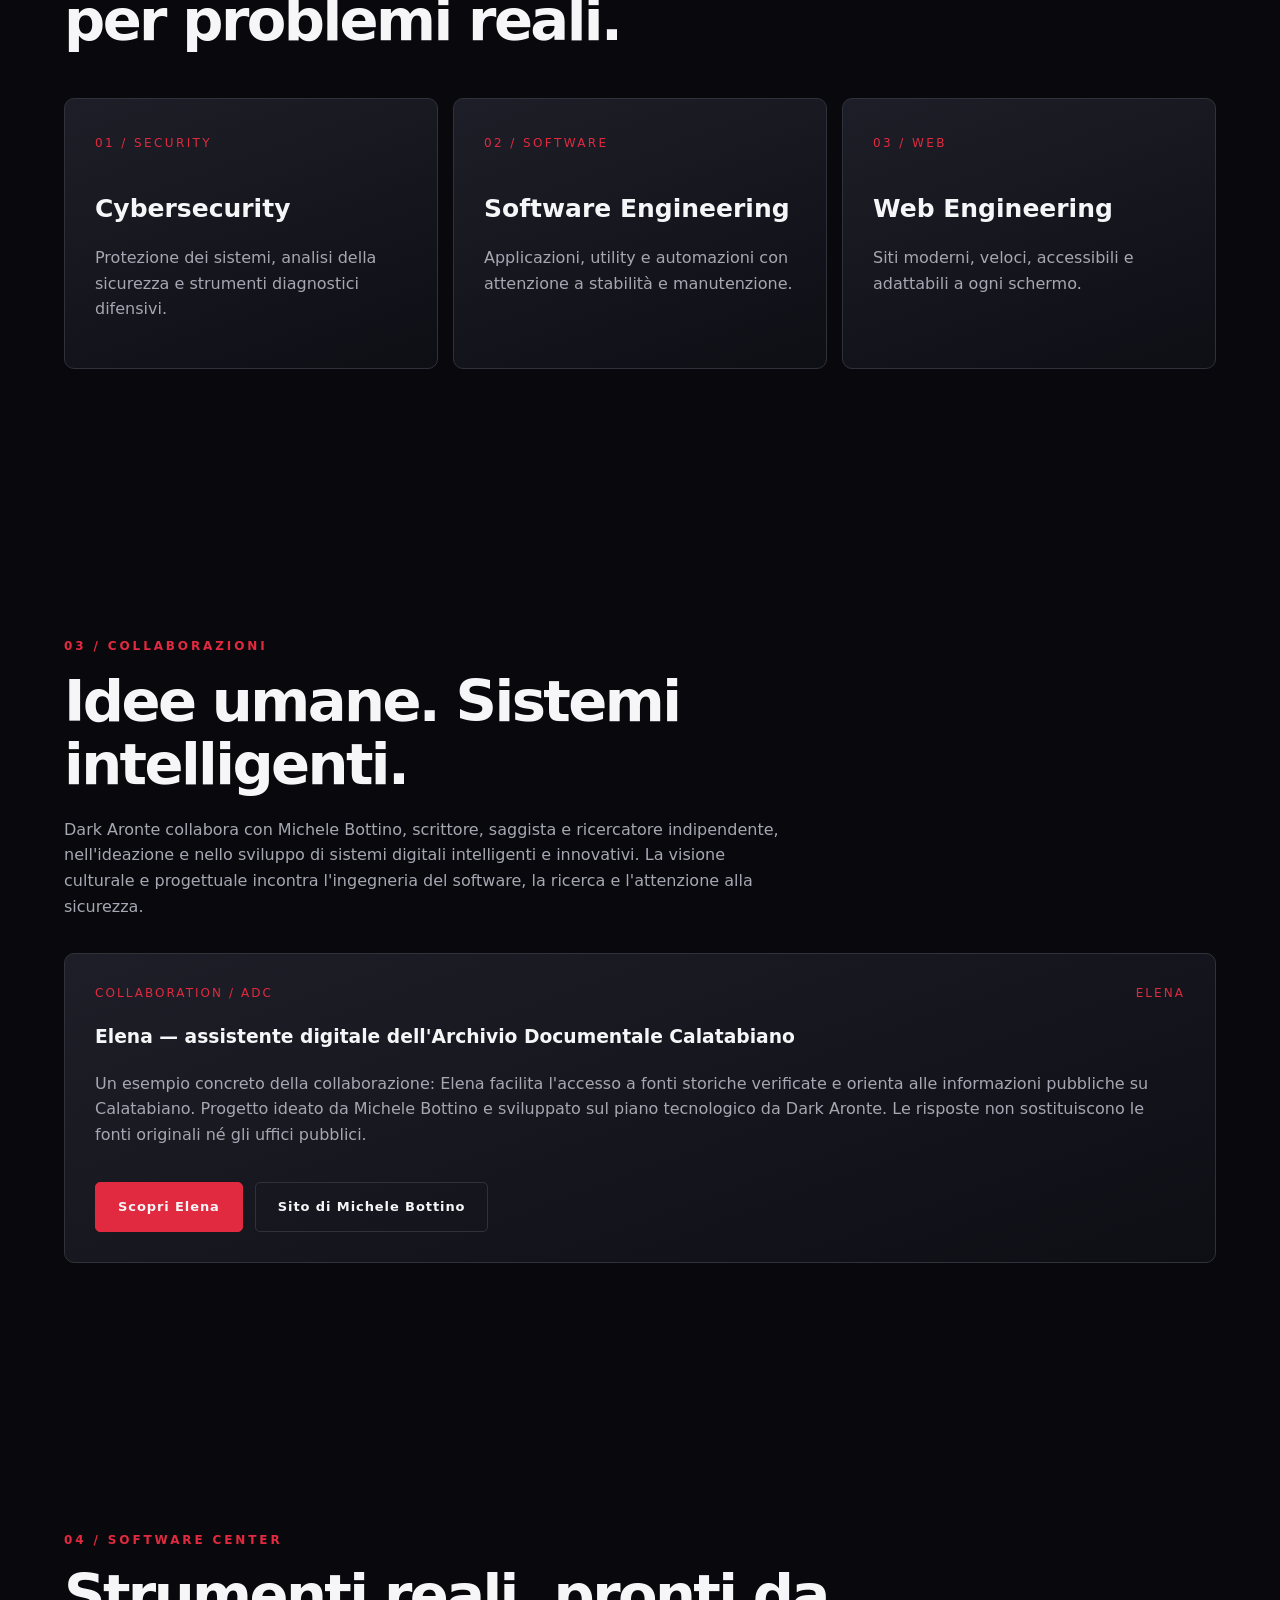
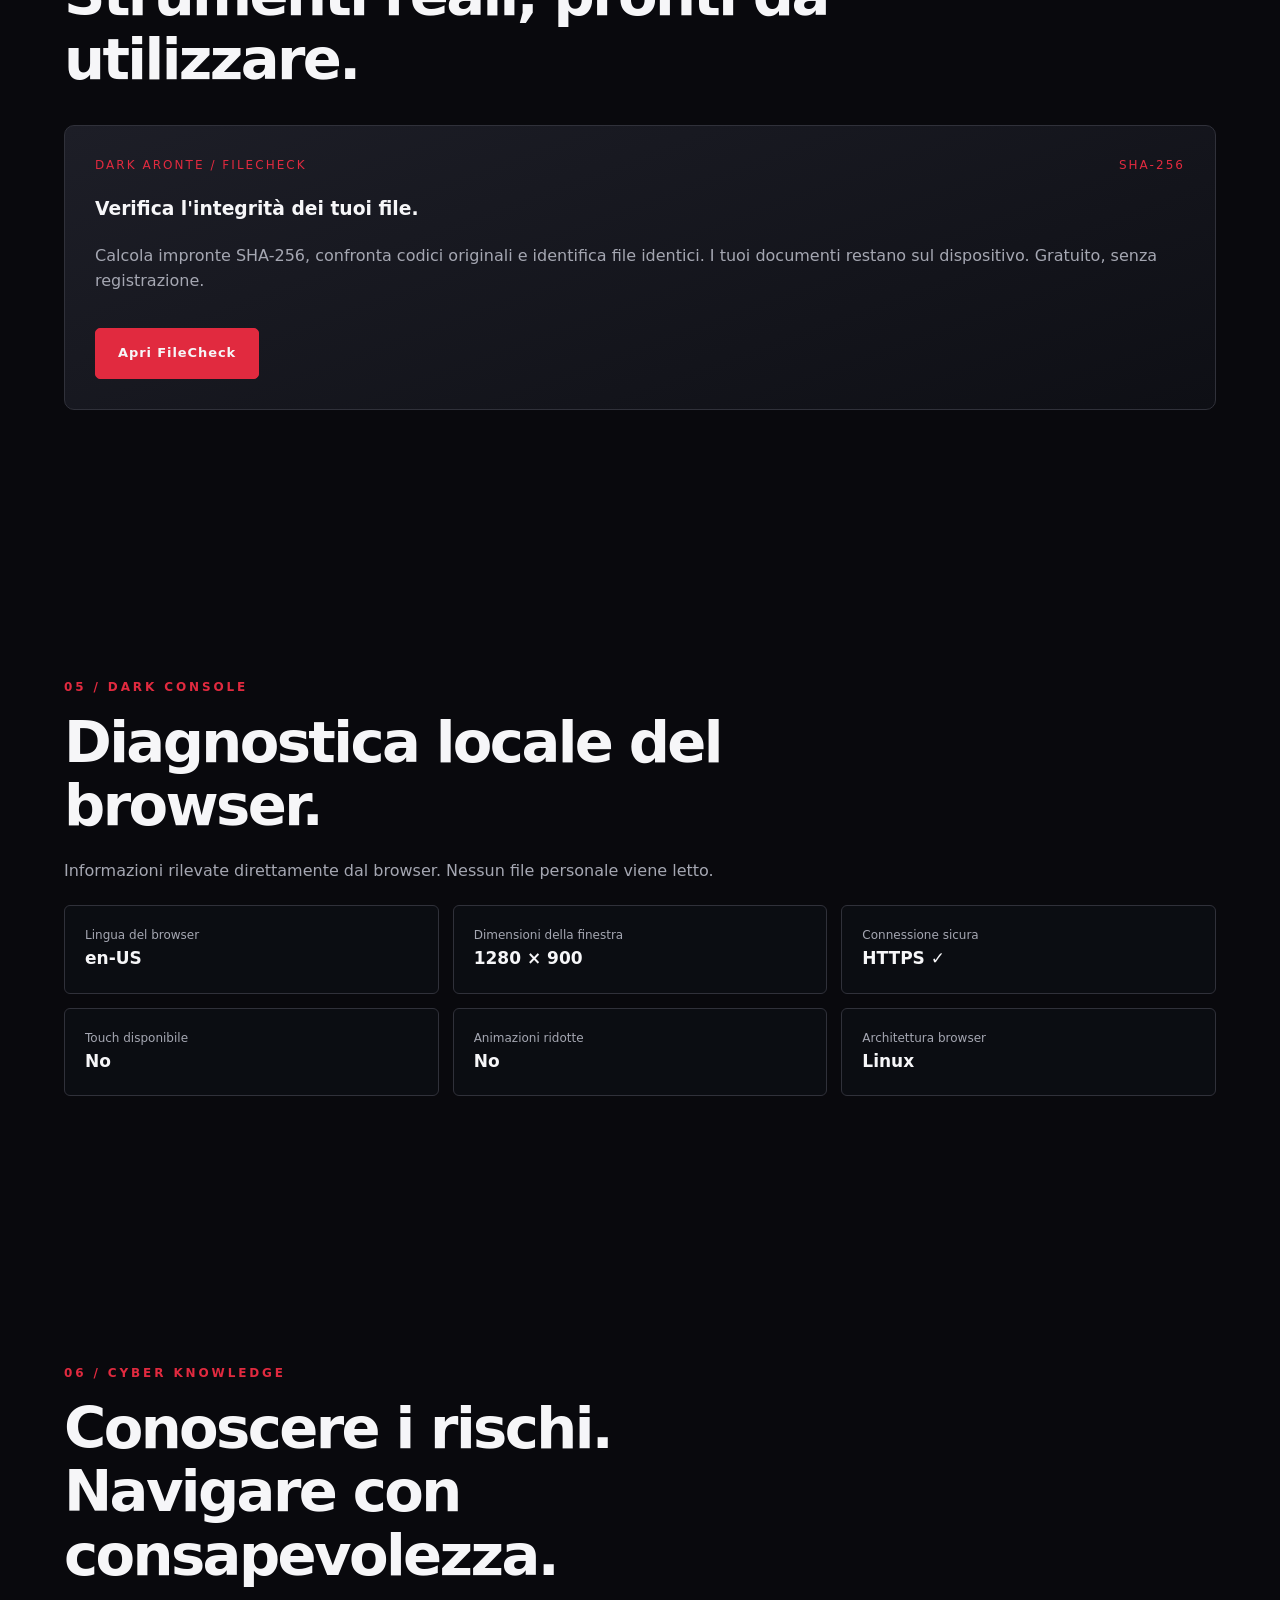
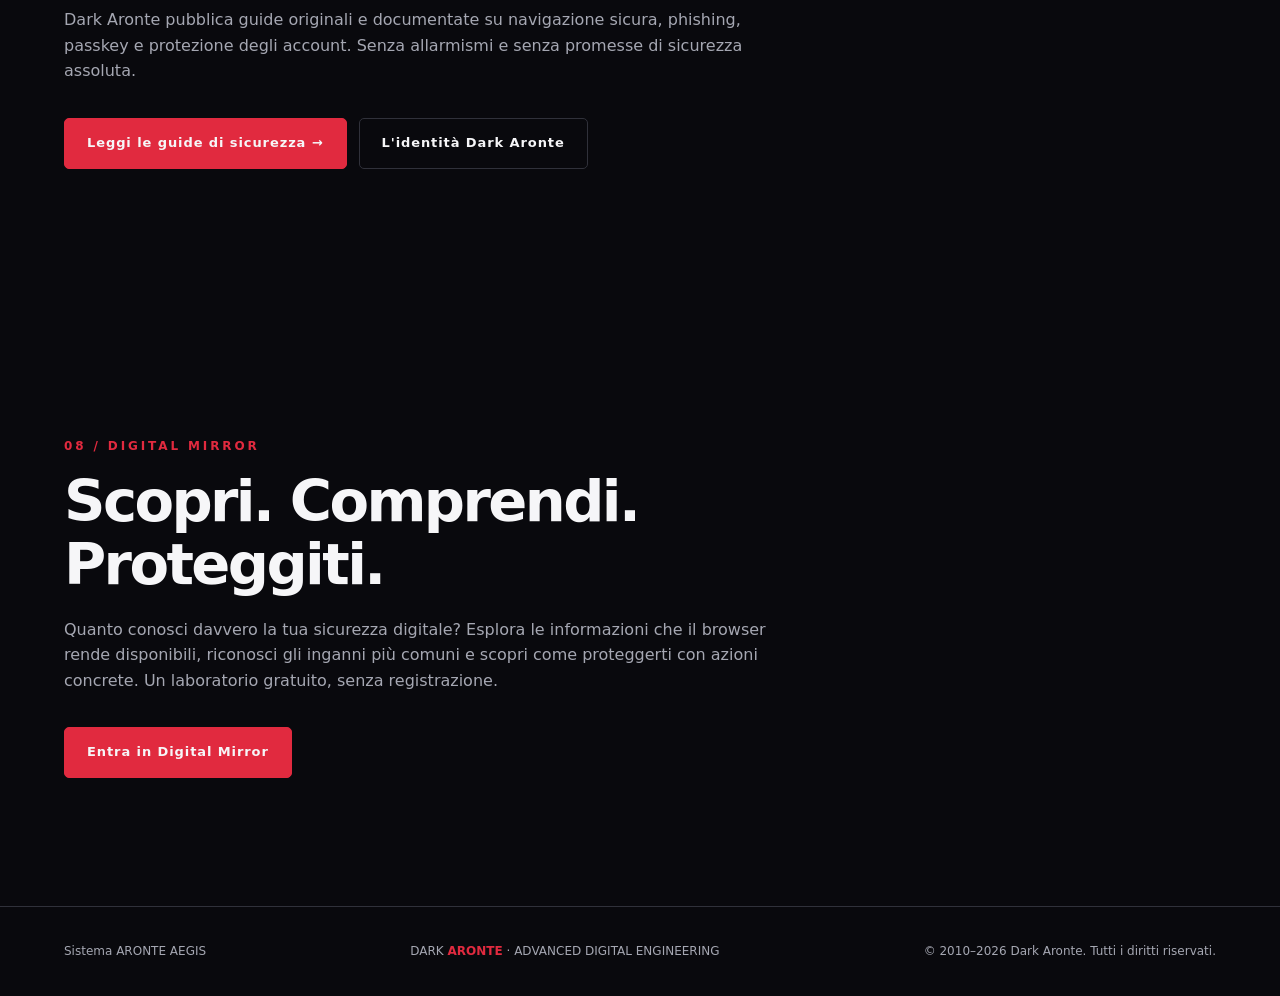
==== commit 5ee0e9b2: "Allinea CSP e firma AEGIS ai file distribuiti su GitHub Pages" ====
--- a/index.html
+++ b/index.html
@@ -1,5 +1,5 @@
 <!doctype html>
-<html lang="it"><head><link rel="icon" type="image/svg+xml" href="/aegis/aegis.svg"><meta http-equiv="Content-Security-Policy" content="default-src 'none'; script-src 'self' 'sha256-M/c3EcxVNrog6p6mHUGc7yNbTFjYYGEBRcO4RTuEXMk='; style-src 'self' 'sha256-dwjrNA525KG2SsXoC5dx7QNku10nCeUTvAEqJWgs3Ro='; style-src-attr 'none'; img-src 'self' data:; font-src 'self' data:; connect-src 'none'; media-src 'self'; object-src 'none'; frame-src 'none'; base-uri 'self'; form-action 'self'; upgrade-insecure-requests"><meta charset="utf-8"><meta name="viewport" content="width=device-width,initial-scale=1"><meta name="theme-color" content="#09090d"><meta name="description" content="Dark Aronte — Cybersecurity, software development e web engineering."><title>Dark Aronte — Advanced Digital Engineering</title><style>
+<html lang="it"><head><link rel="icon" type="image/svg+xml" href="/aegis/aegis.svg"><meta http-equiv="Content-Security-Policy" content="default-src 'none'; script-src 'self' 'sha256-FFxravazZUFhQh6T+XqJWDVdkBMXFv3eqSHBT2bgrII='; style-src 'self' 'sha256-jgAK13r3toHqmi0ffwv3EOK38PZ7vvI6Uo40YF1TCjI='; style-src-attr 'none'; img-src 'self' data:; font-src 'self' data:; connect-src 'none'; media-src 'self'; object-src 'none'; frame-src 'none'; base-uri 'self'; form-action 'self'; upgrade-insecure-requests"><meta charset="utf-8"><meta name="viewport" content="width=device-width,initial-scale=1"><meta name="theme-color" content="#09090d"><meta name="description" content="Dark Aronte — Cybersecurity, software development e web engineering."><title>Dark Aronte — Advanced Digital Engineering</title><style>
 :root{color-scheme:dark;--bg:#09090d;--pane:#13141a;--line:#30313a;--txt:#f6f6f8;--mute:#a5a7b2;--red:#e12a3f}*{box-sizing:border-box}html{scroll-behavior:smooth}body{margin:0;background:var(--bg);font:16px/1.6 system-ui,-apple-system,Segoe UI,Arial,sans-serif;color:var(--txt)}a{color:inherit;text-decoration:none}button{font:inherit;cursor:pointer}a:focus-visible,button:focus-visible{outline:3px solid #ff6f7e;outline-offset:4px}.skip{position:absolute;left:-999px}.skip:focus{left:1rem;top:1rem;z-index:99;background:white;color:black;padding:1rem}.head{height:78px;display:flex;align-items:center;justify-content:space-between;padding:0 max(4vw,18px);border-bottom:1px solid var(--line);background:#09090de8;position:sticky;top:0;z-index:20;backdrop-filter:blur(16px)}.logo{font-size:19px;letter-spacing:.16em;font-weight:900}.logo strong,.red{color:var(--red)}.logo small{display:block;font-size:8px;letter-spacing:.28em;color:var(--mute)}.nav{display:flex;gap:25px;align-items:center;font-size:12px;text-transform:uppercase;letter-spacing:.12em}.nav a:hover{color:var(--red)}.langs{display:flex;gap:5px}.langs button{border:1px solid var(--line);background:transparent;color:var(--mute);padding:7px 9px;border-radius:5px}.langs button.active{background:var(--red);color:white;border-color:var(--red)}#menu{display:none}.hero{min-height:700px;display:grid;grid-template-columns:minmax(280px,46%) 1fr;align-items:center;position:relative;overflow:hidden;background:radial-gradient(ellipse at 30% 40%,#431019 0%,#130b11 38%,transparent 66%)}.art{min-height:650px;display:flex;align-items:center;justify-content:center;position:relative}.art:before{content:"";width:66%;aspect-ratio:1;position:absolute;border:4px solid #b52232;border-radius:50%;box-shadow:0 0 35px #c3223b,0 0 100px #aa15274d}.art img{position:relative;z-index:2;max-width:76%;max-height:610px;object-fit:contain;filter:drop-shadow(0 0 60px #000);border-radius:12px}.hero-copy{padding:60px max(5vw,24px) 60px 0;z-index:3}.tag{color:#ff5267;font-size:11px;letter-spacing:.28em;font-weight:800}.hero h1{font-size:clamp(58px,8vw,130px);letter-spacing:-.065em;line-height:.89;margin:20px 0 27px;font-weight:950}.hero h1 span{display:block}.hero h1 span:last-child{color:var(--red)}.lead{font-size:clamp(20px,2.6vw,30px);line-height:1.25;max-width:650px}.muted{color:var(--mute)}.actions{display:flex;gap:12px;flex-wrap:wrap;margin-top:34px}.btn{display:inline-flex;justify-content:center;align-items:center;padding:14px 22px;border-radius:5px;font-size:13px;font-weight:800;letter-spacing:.07em;border:1px solid var(--line)}.btn.primary{background:var(--red);border-color:var(--red)}.btn:hover{transform:translateY(-2px)}.strip{border-block:1px solid var(--line);padding:20px 7%;display:flex;gap:24px;justify-content:space-between;flex-wrap:wrap;color:#a9abb6;font-size:11px;font-weight:800;letter-spacing:.18em}.strip b{color:var(--red)}.section{padding:clamp(70px,10vw,135px) max(5vw,24px);max-width:1500px;margin:auto}.over{color:var(--red);font-size:12px;letter-spacing:.24em;font-weight:900}.section h2{font-size:clamp(30px,4.5vw,60px);line-height:1.1;max-width:820px;margin:14px 0 20px;letter-spacing:-.045em}.section>p{max-width:720px}.cards{display:grid;grid-template-columns:repeat(3,minmax(0,1fr));gap:15px;margin-top:45px}.card,.panel{border:1px solid var(--line);background:linear-gradient(160deg,#1d1e27,#0e0f15);border-radius:10px;padding:30px;min-height:220px}.card .number{color:var(--red);font-size:12px;letter-spacing:.2em}.card h3{font-size:25px;margin:35px 0 10px}.card p{color:var(--mute)}.panel{margin-top:34px}.panel .top{font-size:12px;letter-spacing:.17em;color:var(--red);display:flex;justify-content:space-between;gap:10px}.empty{text-align:center;padding:50px 10px}.empty h3{font-size:28px}.empty p{color:var(--mute);max-width:600px;margin:auto}.empty .symbol{font-size:60px;color:var(--red)}.diag{display:grid;grid-template-columns:repeat(3,minmax(0,1fr));gap:14px;margin-top:22px}.diag div{background:#0b0d12;border:1px solid var(--line);border-radius:6px;padding:20px;min-width:0}.diag span{display:block;color:var(--mute);font-size:12px}.diag strong{font-size:17px;overflow-wrap:anywhere}.foot{border-top:1px solid var(--line);padding:35px max(5vw,24px);display:flex;justify-content:space-between;flex-wrap:wrap;gap:15px;color:var(--mute);font-size:12px}.reveal{animation:fade .8s ease both}@keyframes fade{from{opacity:0;transform:translateY(15px)}to{opacity:1;transform:none}}@media(max-width:960px){.nav{gap:10px}.hero{grid-template-columns:1fr}.art{min-height:420px}.art img{max-height:410px}.hero-copy{padding:10px 6% 65px}.cards{grid-template-columns:1fr}.diag{grid-template-columns:repeat(2,1fr)}}@media(max-width:650px){.head{height:67px}.nav{position:absolute;top:66px;left:0;right:0;background:#101116;padding:20px;display:none;flex-direction:column;align-items:stretch}.nav.open{display:flex}#menu{display:block;border:1px solid var(--line);border-radius:5px;background:transparent;color:white;padding:5px 12px}.hero{min-height:auto}.art{min-height:320px}.art img{max-height:340px}.hero h1{font-size:clamp(58px,14vw,85px)}.section{padding:70px 20px}.strip{gap:12px;font-size:9px}.diag{grid-template-columns:1fr}.foot{flex-direction:column}}@media(prefers-reduced-motion:reduce){*,*:before,*:after{animation:none!important;scroll-behavior:auto!important;transition:none!important}}
 </style><link rel="canonical" href="https://dark-aronte.github.io/">
 <meta property="og:type" content="website">
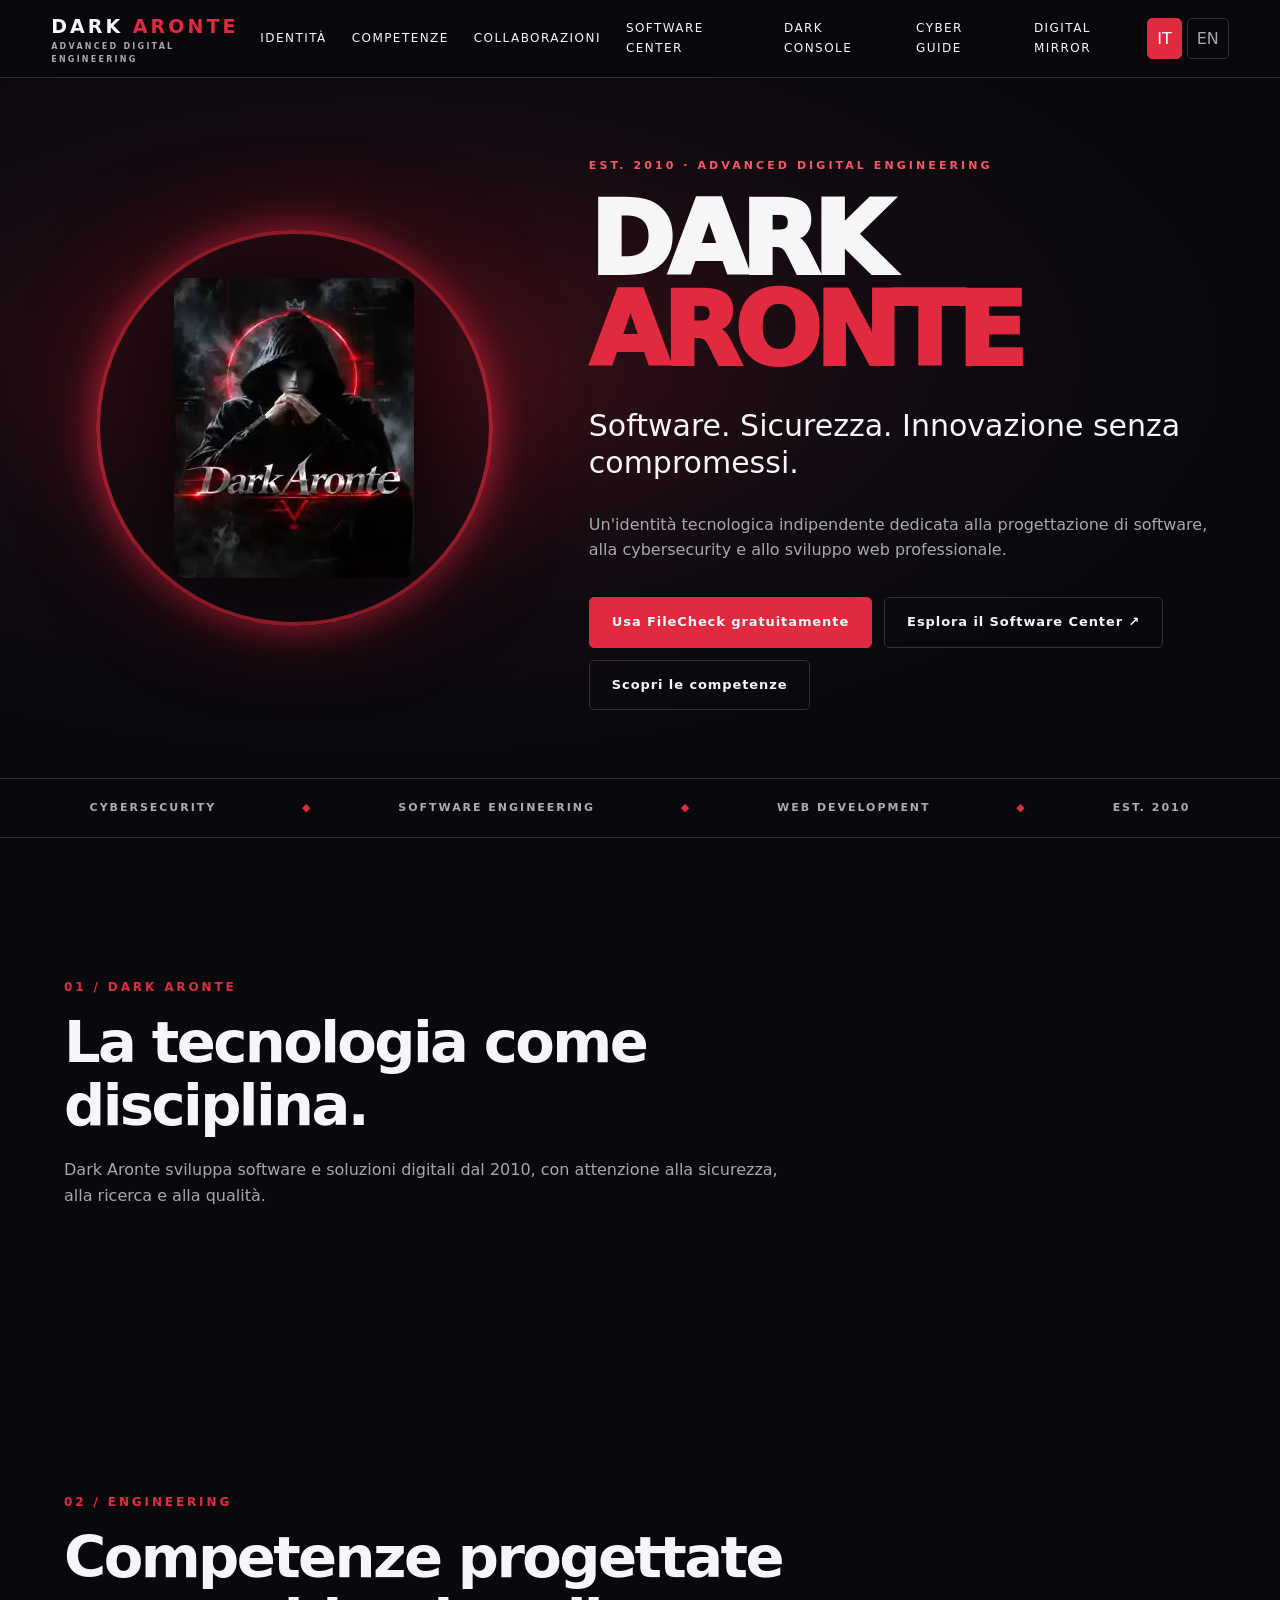
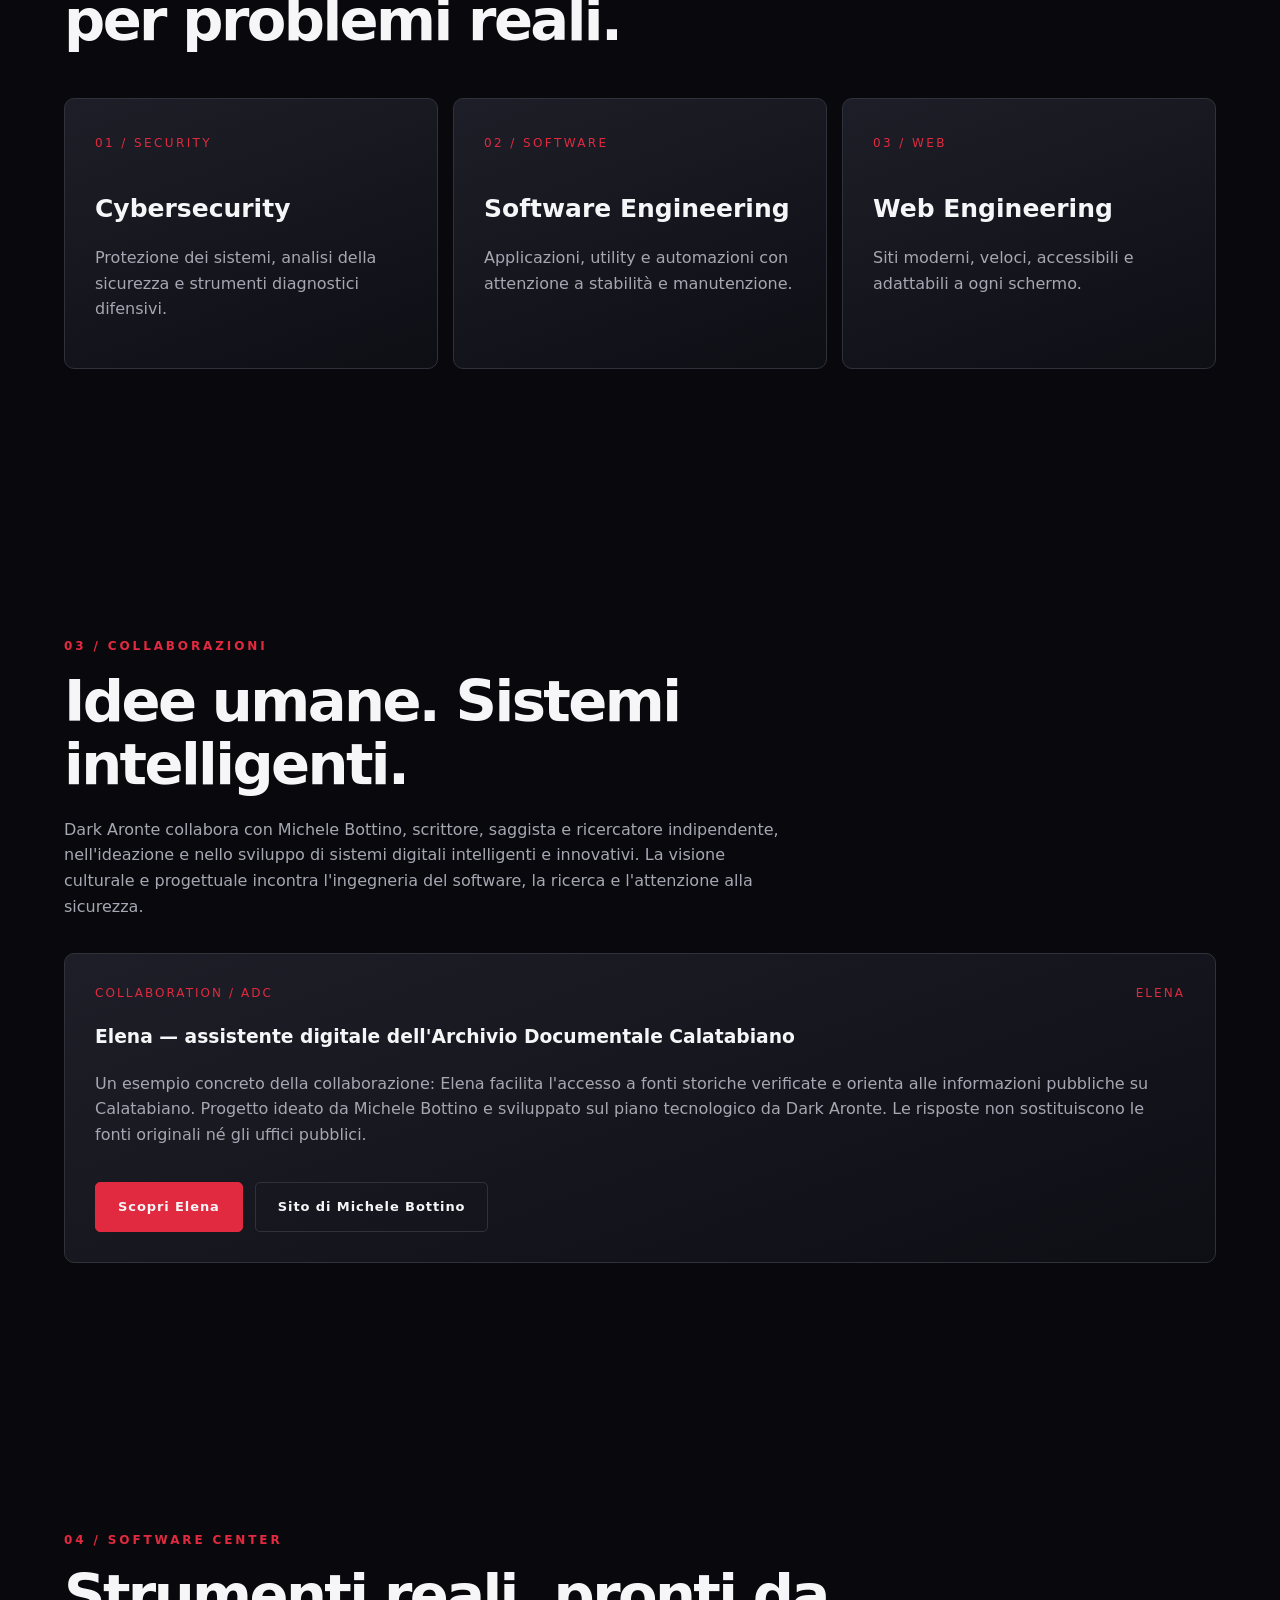
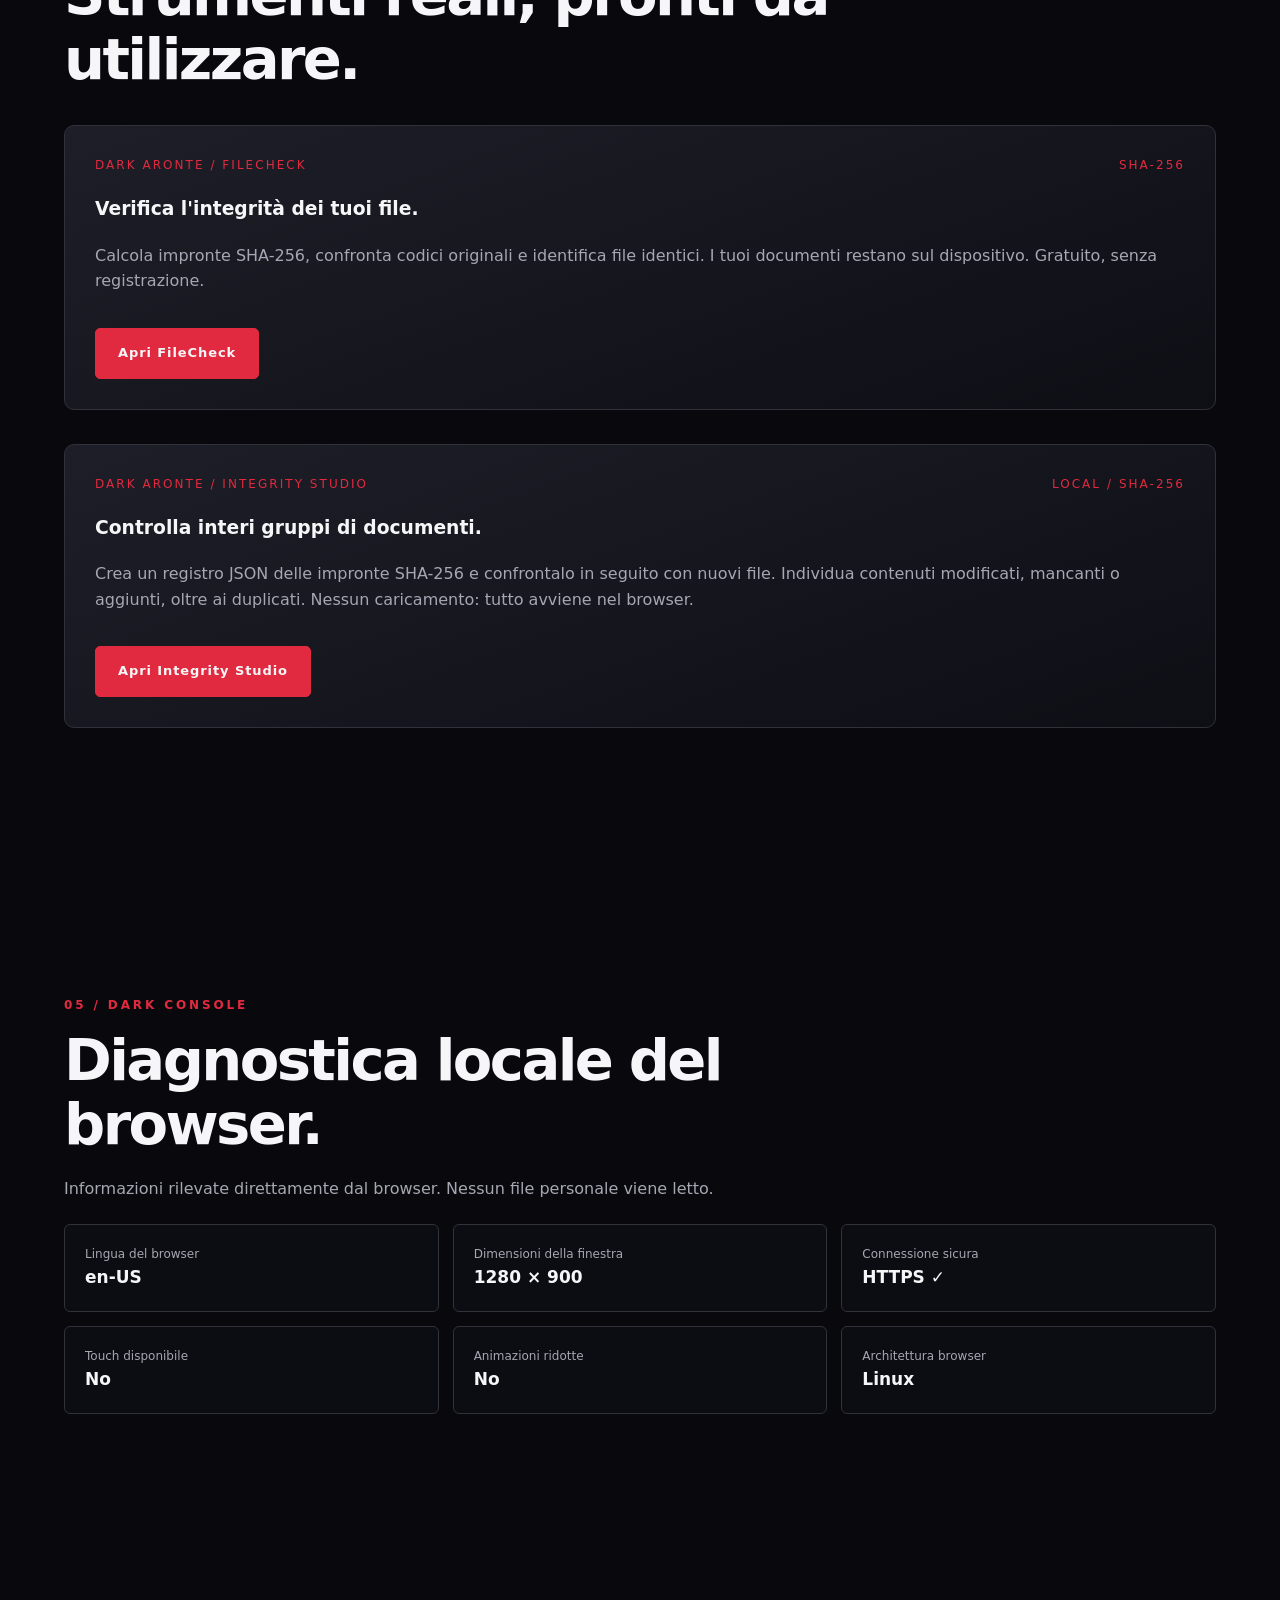
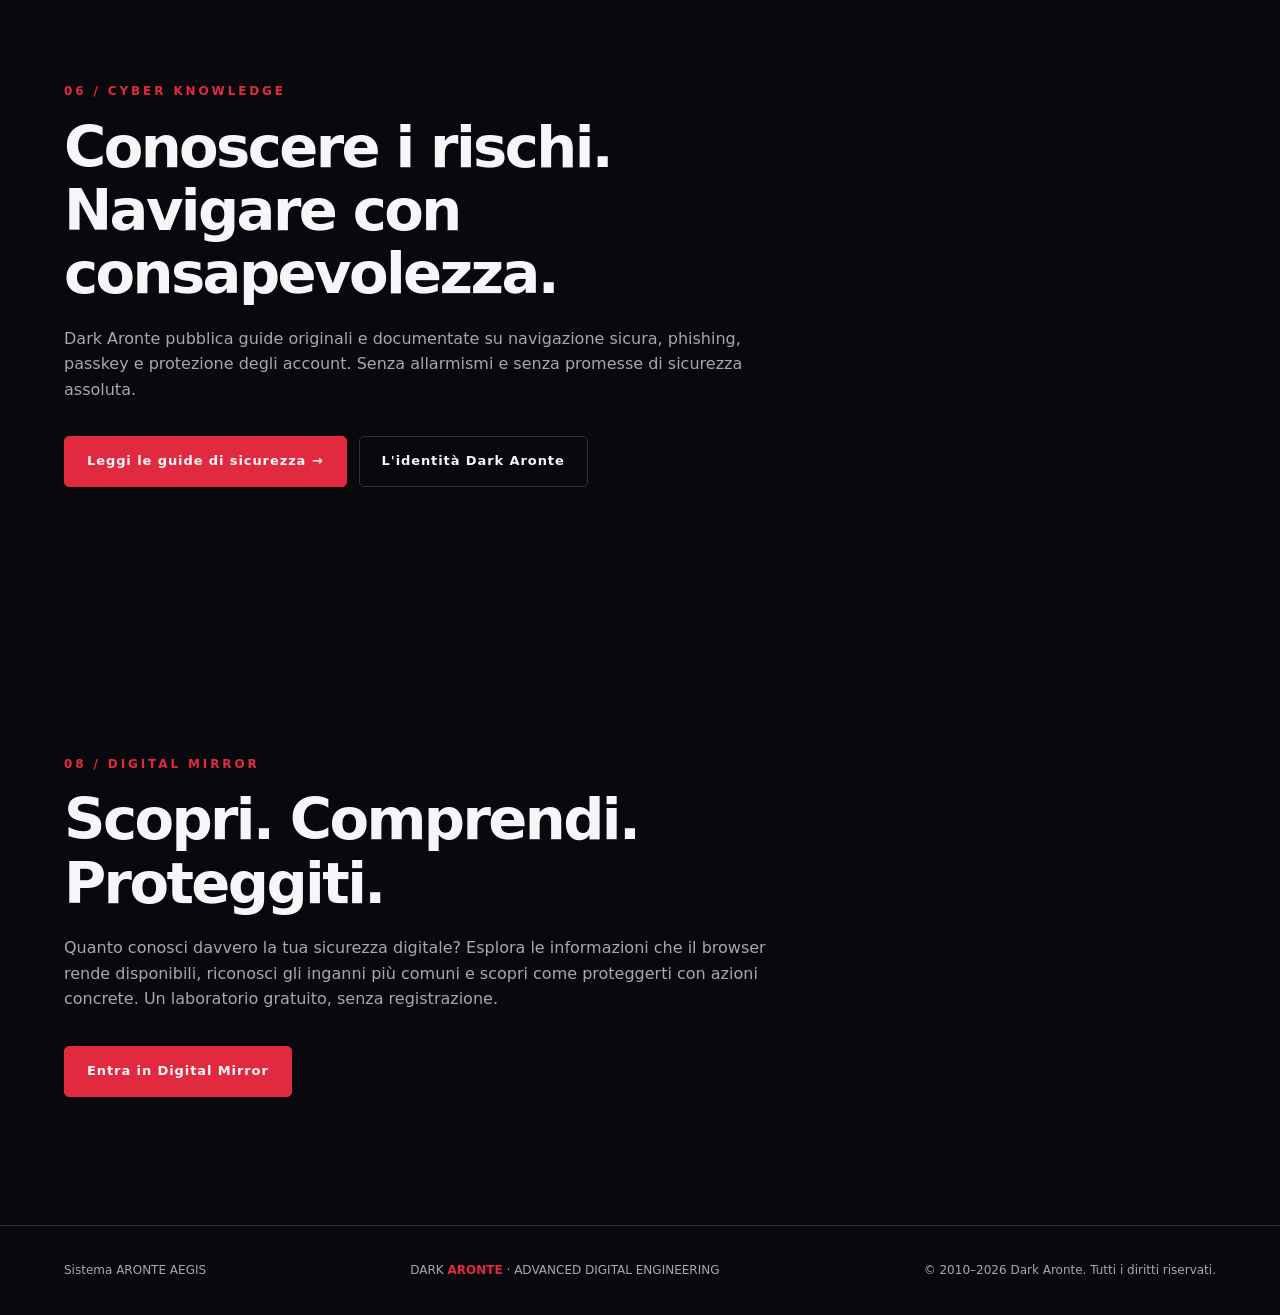
==== commit 5f337a6c: "Release Integrity Studio with local SHA-256 manifests, verification and AEGIS coverage" ====
--- a/index.html
+++ b/index.html
@@ -1,6 +1,6 @@
 <!doctype html>
-<html lang="it"><head><link rel="icon" type="image/svg+xml" href="/aegis/aegis.svg"><meta http-equiv="Content-Security-Policy" content="default-src 'none'; script-src 'self' 'sha256-FFxravazZUFhQh6T+XqJWDVdkBMXFv3eqSHBT2bgrII='; style-src 'self' 'sha256-jgAK13r3toHqmi0ffwv3EOK38PZ7vvI6Uo40YF1TCjI='; style-src-attr 'none'; img-src 'self' data:; font-src 'self' data:; connect-src 'none'; media-src 'self'; object-src 'none'; frame-src 'none'; base-uri 'self'; form-action 'self'; upgrade-insecure-requests"><meta charset="utf-8"><meta name="viewport" content="width=device-width,initial-scale=1"><meta name="theme-color" content="#09090d"><meta name="description" content="Dark Aronte — Cybersecurity, software development e web engineering."><title>Dark Aronte — Advanced Digital Engineering</title><style>
-:root{color-scheme:dark;--bg:#09090d;--pane:#13141a;--line:#30313a;--txt:#f6f6f8;--mute:#a5a7b2;--red:#e12a3f}*{box-sizing:border-box}html{scroll-behavior:smooth}body{margin:0;background:var(--bg);font:16px/1.6 system-ui,-apple-system,Segoe UI,Arial,sans-serif;color:var(--txt)}a{color:inherit;text-decoration:none}button{font:inherit;cursor:pointer}a:focus-visible,button:focus-visible{outline:3px solid #ff6f7e;outline-offset:4px}.skip{position:absolute;left:-999px}.skip:focus{left:1rem;top:1rem;z-index:99;background:white;color:black;padding:1rem}.head{height:78px;display:flex;align-items:center;justify-content:space-between;padding:0 max(4vw,18px);border-bottom:1px solid var(--line);background:#09090de8;position:sticky;top:0;z-index:20;backdrop-filter:blur(16px)}.logo{font-size:19px;letter-spacing:.16em;font-weight:900}.logo strong,.red{color:var(--red)}.logo small{display:block;font-size:8px;letter-spacing:.28em;color:var(--mute)}.nav{display:flex;gap:25px;align-items:center;font-size:12px;text-transform:uppercase;letter-spacing:.12em}.nav a:hover{color:var(--red)}.langs{display:flex;gap:5px}.langs button{border:1px solid var(--line);background:transparent;color:var(--mute);padding:7px 9px;border-radius:5px}.langs button.active{background:var(--red);color:white;border-color:var(--red)}#menu{display:none}.hero{min-height:700px;display:grid;grid-template-columns:minmax(280px,46%) 1fr;align-items:center;position:relative;overflow:hidden;background:radial-gradient(ellipse at 30% 40%,#431019 0%,#130b11 38%,transparent 66%)}.art{min-height:650px;display:flex;align-items:center;justify-content:center;position:relative}.art:before{content:"";width:66%;aspect-ratio:1;position:absolute;border:4px solid #b52232;border-radius:50%;box-shadow:0 0 35px #c3223b,0 0 100px #aa15274d}.art img{position:relative;z-index:2;max-width:76%;max-height:610px;object-fit:contain;filter:drop-shadow(0 0 60px #000);border-radius:12px}.hero-copy{padding:60px max(5vw,24px) 60px 0;z-index:3}.tag{color:#ff5267;font-size:11px;letter-spacing:.28em;font-weight:800}.hero h1{font-size:clamp(58px,8vw,130px);letter-spacing:-.065em;line-height:.89;margin:20px 0 27px;font-weight:950}.hero h1 span{display:block}.hero h1 span:last-child{color:var(--red)}.lead{font-size:clamp(20px,2.6vw,30px);line-height:1.25;max-width:650px}.muted{color:var(--mute)}.actions{display:flex;gap:12px;flex-wrap:wrap;margin-top:34px}.btn{display:inline-flex;justify-content:center;align-items:center;padding:14px 22px;border-radius:5px;font-size:13px;font-weight:800;letter-spacing:.07em;border:1px solid var(--line)}.btn.primary{background:var(--red);border-color:var(--red)}.btn:hover{transform:translateY(-2px)}.strip{border-block:1px solid var(--line);padding:20px 7%;display:flex;gap:24px;justify-content:space-between;flex-wrap:wrap;color:#a9abb6;font-size:11px;font-weight:800;letter-spacing:.18em}.strip b{color:var(--red)}.section{padding:clamp(70px,10vw,135px) max(5vw,24px);max-width:1500px;margin:auto}.over{color:var(--red);font-size:12px;letter-spacing:.24em;font-weight:900}.section h2{font-size:clamp(30px,4.5vw,60px);line-height:1.1;max-width:820px;margin:14px 0 20px;letter-spacing:-.045em}.section>p{max-width:720px}.cards{display:grid;grid-template-columns:repeat(3,minmax(0,1fr));gap:15px;margin-top:45px}.card,.panel{border:1px solid var(--line);background:linear-gradient(160deg,#1d1e27,#0e0f15);border-radius:10px;padding:30px;min-height:220px}.card .number{color:var(--red);font-size:12px;letter-spacing:.2em}.card h3{font-size:25px;margin:35px 0 10px}.card p{color:var(--mute)}.panel{margin-top:34px}.panel .top{font-size:12px;letter-spacing:.17em;color:var(--red);display:flex;justify-content:space-between;gap:10px}.empty{text-align:center;padding:50px 10px}.empty h3{font-size:28px}.empty p{color:var(--mute);max-width:600px;margin:auto}.empty .symbol{font-size:60px;color:var(--red)}.diag{display:grid;grid-template-columns:repeat(3,minmax(0,1fr));gap:14px;margin-top:22px}.diag div{background:#0b0d12;border:1px solid var(--line);border-radius:6px;padding:20px;min-width:0}.diag span{display:block;color:var(--mute);font-size:12px}.diag strong{font-size:17px;overflow-wrap:anywhere}.foot{border-top:1px solid var(--line);padding:35px max(5vw,24px);display:flex;justify-content:space-between;flex-wrap:wrap;gap:15px;color:var(--mute);font-size:12px}.reveal{animation:fade .8s ease both}@keyframes fade{from{opacity:0;transform:translateY(15px)}to{opacity:1;transform:none}}@media(max-width:960px){.nav{gap:10px}.hero{grid-template-columns:1fr}.art{min-height:420px}.art img{max-height:410px}.hero-copy{padding:10px 6% 65px}.cards{grid-template-columns:1fr}.diag{grid-template-columns:repeat(2,1fr)}}@media(max-width:650px){.head{height:67px}.nav{position:absolute;top:66px;left:0;right:0;background:#101116;padding:20px;display:none;flex-direction:column;align-items:stretch}.nav.open{display:flex}#menu{display:block;border:1px solid var(--line);border-radius:5px;background:transparent;color:white;padding:5px 12px}.hero{min-height:auto}.art{min-height:320px}.art img{max-height:340px}.hero h1{font-size:clamp(58px,14vw,85px)}.section{padding:70px 20px}.strip{gap:12px;font-size:9px}.diag{grid-template-columns:1fr}.foot{flex-direction:column}}@media(prefers-reduced-motion:reduce){*,*:before,*:after{animation:none!important;scroll-behavior:auto!important;transition:none!important}}
+<html lang="it"><head><link rel="icon" type="image/svg+xml" href="/aegis/aegis.svg"><meta http-equiv="Content-Security-Policy" content="default-src 'none'; script-src 'self' 'sha256-FFxravazZUFhQh6T+XqJWDVdkBMXFv3eqSHBT2bgrII='; style-src 'self' 'sha256-V07YabZ82XZjjaENnYDgSAZhLrsXBS2+whnF6zuNzpg='; style-src-attr 'none'; img-src 'self' data:; font-src 'self' data:; connect-src 'none'; media-src 'self'; object-src 'none'; frame-src 'none'; base-uri 'self'; form-action 'self'; upgrade-insecure-requests"><meta charset="utf-8"><meta name="viewport" content="width=device-width,initial-scale=1"><meta name="theme-color" content="#09090d"><meta name="description" content="Dark Aronte — Cybersecurity, software development e web engineering."><title>Dark Aronte — Advanced Digital Engineering</title><style>
+:root{color-scheme:dark;--bg:#09090d;--pane:#13141a;--line:#30313a;--txt:#f6f6f8;--mute:#a5a7b2;--red:#e12a3f}*{box-sizing:border-box}html{scroll-behavior:smooth}body{margin:0;background:var(--bg);font:16px/1.6 system-ui,-apple-system,Segoe UI,Arial,sans-serif;color:var(--txt)}a{color:inherit;text-decoration:none}button{font:inherit;cursor:pointer}a:focus-visible,button:focus-visible{outline:3px solid #ff6f7e;outline-offset:4px}.skip{position:absolute;left:-999px}.skip:focus{left:1rem;top:1rem;z-index:99;background:white;color:black;padding:1rem}.head{height:78px;display:flex;align-items:center;justify-content:space-between;padding:0 max(4vw,18px);border-bottom:1px solid var(--line);background:#09090de8;position:sticky;top:0;z-index:20;backdrop-filter:blur(16px)}.logo{font-size:19px;letter-spacing:.16em;font-weight:900}.logo strong,.red{color:var(--red)}.logo small{display:block;font-size:8px;letter-spacing:.28em;color:var(--mute)}.nav{display:flex;gap:25px;align-items:center;font-size:12px;text-transform:uppercase;letter-spacing:.12em}.nav a:hover{color:var(--red)}.langs{display:flex;gap:5px}.langs button{border:1px solid var(--line);background:transparent;color:var(--mute);padding:7px 9px;border-radius:5px}.langs button.active{background:var(--red);color:white;border-color:var(--red)}#menu{display:none}.hero{min-height:700px;display:grid;grid-template-columns:minmax(280px,46%) 1fr;align-items:center;position:relative;overflow:hidden;background:radial-gradient(ellipse at 30% 40%,#431019 0%,#130b11 38%,transparent 66%)}.art{min-height:650px;display:flex;align-items:center;justify-content:center;position:relative}.art:before{content:"";width:66%;aspect-ratio:1;position:absolute;border:4px solid #b52232;border-radius:50%;box-shadow:0 0 35px #c3223b,0 0 100px #aa15274d}.art img{position:relative;z-index:2;max-width:76%;max-height:610px;object-fit:contain;filter:drop-shadow(0 0 60px #000);border-radius:12px}.hero-copy{padding:60px max(5vw,24px) 60px 0;z-index:3}.tag{color:#ff5267;font-size:11px;letter-spacing:.28em;font-weight:800}.hero h1{font-size:clamp(58px,8vw,130px);letter-spacing:-.065em;line-height:.89;margin:20px 0 27px;font-weight:950}.hero h1 span{display:block}.hero h1 span:last-child{color:var(--red)}.lead{font-size:clamp(20px,2.6vw,30px);line-height:1.25;max-width:650px}.muted{color:var(--mute)}.actions{display:flex;gap:12px;flex-wrap:wrap;margin-top:34px}.btn{display:inline-flex;justify-content:center;align-items:center;padding:14px 22px;border-radius:5px;font-size:13px;font-weight:800;letter-spacing:.07em;border:1px solid var(--line)}.btn.primary{background:var(--red);border-color:var(--red)}.btn:hover{transform:translateY(-2px)}.strip{border-block:1px solid var(--line);padding:20px 7%;display:flex;gap:24px;justify-content:space-between;flex-wrap:wrap;color:#a9abb6;font-size:11px;font-weight:800;letter-spacing:.18em}.strip b{color:var(--red)}.section{padding:clamp(70px,10vw,135px) max(5vw,24px);max-width:1500px;margin:auto}.over{color:var(--red);font-size:12px;letter-spacing:.24em;font-weight:900}.section h2{font-size:clamp(30px,4.5vw,60px);line-height:1.1;max-width:820px;margin:14px 0 20px;letter-spacing:-.045em}.section>p{max-width:720px}.cards{display:grid;grid-template-columns:repeat(3,minmax(0,1fr));gap:15px;margin-top:45px}.card,.panel{border:1px solid var(--line);background:linear-gradient(160deg,#1d1e27,#0e0f15);border-radius:10px;padding:30px;min-height:220px}.card .number{color:var(--red);font-size:12px;letter-spacing:.2em}.card h3{font-size:25px;margin:35px 0 10px}.card p{color:var(--mute)}.panel{margin-top:34px}.panel .top{font-size:12px;letter-spacing:.17em;color:var(--red);display:flex;justify-content:space-between;gap:10px}.empty{text-align:center;padding:50px 10px}.empty h3{font-size:28px}.empty p{color:var(--mute);max-width:600px;margin:auto}.empty .symbol{font-size:60px;color:var(--red)}.diag{display:grid;grid-template-columns:repeat(3,minmax(0,1fr));gap:14px;margin-top:22px}.diag div{background:#0b0d12;border:1px solid var(--line);border-radius:6px;padding:20px;min-width:0}.diag span{display:block;color:var(--mute);font-size:12px}.diag strong{font-size:17px;overflow-wrap:anywhere}.foot{border-top:1px solid var(--line);padding:35px max(5vw,24px);display:flex;justify-content:space-between;flex-wrap:wrap;gap:15px;color:var(--mute);font-size:12px}.reveal{animation:fade .8s ease both}@keyframes fade{from{opacity:0;transform:translateY(15px)}to{opacity:1;transform:none}}@media(max-width:960px){.nav{gap:10px}.hero{grid-template-columns:1fr}.art{min-height:420px}.art img{max-height:410px}.hero-copy{padding:10px 6% 65px}.cards{grid-template-columns:1fr}.diag{grid-template-columns:repeat(2,1fr)}}@media(max-width:1080px){.head{height:67px}.nav{position:absolute;top:66px;left:0;right:0;background:#101116;padding:20px;display:none;flex-direction:column;align-items:stretch}.nav.open{display:flex}#menu{display:block;border:1px solid var(--line);border-radius:5px;background:transparent;color:white;padding:5px 12px}.hero{min-height:auto}.art{min-height:320px}.art img{max-height:340px}.hero h1{font-size:clamp(58px,14vw,85px)}.section{padding:70px 20px}.strip{gap:12px;font-size:9px}.diag{grid-template-columns:1fr}.foot{flex-direction:column}}@media(prefers-reduced-motion:reduce){*,*:before,*:after{animation:none!important;scroll-behavior:auto!important;transition:none!important}}
 </style><link rel="canonical" href="https://dark-aronte.github.io/">
 <meta property="og:type" content="website">
 <meta property="og:site_name" content="Dark Aronte">
@@ -29,7 +29,11 @@
 <div class="actions"><a class="btn primary" href="https://michelebottino-autor.github.io/adc/elena/" rel="noopener noreferrer" data-it="Scopri Elena" data-en="Explore Elena">Scopri Elena</a><a class="btn" href="https://michelebottino-autor.github.io/" rel="noopener noreferrer" data-it="Sito di Michele Bottino" data-en="Michele Bottino's website">Sito di Michele Bottino</a></div>
 </div>
 </section>
-<section id="software" class="section"><p class="over">04 / SOFTWARE CENTER</p><h2 data-it="Strumenti reali, pronti da utilizzare." data-en="Real tools, ready to use.">Strumenti reali, pronti da utilizzare.</h2><div class="panel"><div class="top"><span>DARK ARONTE / FILECHECK</span><span>SHA-256</span></div><h3 data-it="Verifica l'integrit&agrave; dei tuoi file." data-en="Verify your files' integrity.">Verifica l'integrit&agrave; dei tuoi file.</h3><p class="muted" data-it="Calcola impronte SHA-256, confronta codici originali e identifica file identici. I tuoi documenti restano sul dispositivo. Gratuito, senza registrazione." data-en="Calculate SHA-256 hashes, verify original fingerprints and find identical files. Your documents stay on your device. Free, no signup.">Calcola impronte SHA-256, confronta codici originali e identifica file identici. I tuoi documenti restano sul dispositivo. Gratuito, senza registrazione.</p><div class="actions"><a class="btn primary" href="/filecheck.html" data-it="Apri FileCheck" data-en="Open FileCheck">Apri FileCheck</a></div></div></section>
+<section id="software" class="section"><p class="over">04 / SOFTWARE CENTER</p><h2 data-it="Strumenti reali, pronti da utilizzare." data-en="Real tools, ready to use.">Strumenti reali, pronti da utilizzare.</h2><div class="panel"><div class="top"><span>DARK ARONTE / FILECHECK</span><span>SHA-256</span></div><h3 data-it="Verifica l'integrit&agrave; dei tuoi file." data-en="Verify your files' integrity.">Verifica l'integrit&agrave; dei tuoi file.</h3><p class="muted" data-it="Calcola impronte SHA-256, confronta codici originali e identifica file identici. I tuoi documenti restano sul dispositivo. Gratuito, senza registrazione." data-en="Calculate SHA-256 hashes, verify original fingerprints and find identical files. Your documents stay on your device. Free, no signup.">Calcola impronte SHA-256, confronta codici originali e identifica file identici. I tuoi documenti restano sul dispositivo. Gratuito, senza registrazione.</p><div class="actions"><a class="btn primary" href="/filecheck.html" data-it="Apri FileCheck" data-en="Open FileCheck">Apri FileCheck</a></div></div>
+<div class="panel"><div class="top"><span>DARK ARONTE / INTEGRITY STUDIO</span><span>LOCAL / SHA-256</span></div>
+<h3 data-it="Controlla interi gruppi di documenti." data-en="Verify complete sets of documents.">Controlla interi gruppi di documenti.</h3>
+<p class="muted" data-it="Crea un registro JSON delle impronte SHA-256 e confrontalo in seguito con nuovi file. Individua contenuti modificati, mancanti o aggiunti, oltre ai duplicati. Nessun caricamento: tutto avviene nel browser." data-en="Export a JSON manifest of SHA-256 hashes and use it later to check another set of files. Detect altered, missing or extra content and duplicates. No uploads: everything runs in the browser.">Crea un registro JSON delle impronte SHA-256 e confrontalo in seguito con nuovi file. Individua contenuti modificati, mancanti o aggiunti, oltre ai duplicati. Nessun caricamento: tutto avviene nel browser.</p>
+<div class="actions"><a class="btn primary" href="/integrity-studio.html" data-it="Apri Integrity Studio" data-en="Open Integrity Studio">Apri Integrity Studio</a></div></div></section>
 <section id="console" class="section"><p class="over">05 / DARK CONSOLE</p><h2 data-it="Diagnostica locale del browser." data-en="Local browser diagnostics.">Diagnostica locale del browser.</h2><p class="muted" data-it="Informazioni rilevate direttamente dal browser. Nessun file personale viene letto." data-en="Information reported locally by your browser. No personal files are accessed.">Informazioni rilevate direttamente dal browser. Nessun file personale viene letto.</p><div class="diag"><div><span data-it="Lingua del browser" data-en="Browser language">Lingua del browser</span><strong id="language">—</strong></div><div><span data-it="Dimensioni della finestra" data-en="Viewport dimensions">Dimensioni della finestra</span><strong id="size">—</strong></div><div><span data-it="Connessione sicura" data-en="Secure connection">Connessione sicura</span><strong id="secure">—</strong></div><div><span data-it="Touch disponibile" data-en="Touch available">Touch disponibile</span><strong id="touch">—</strong></div><div><span data-it="Animazioni ridotte" data-en="Reduced motion">Animazioni ridotte</span><strong id="motion">—</strong></div><div><span data-it="Architettura browser" data-en="Browser platform">Architettura browser</span><strong id="platform">—</strong></div></div></section>
 
 <section id="cyber-knowledge" class="section" aria-labelledby="guide-title"><p class="over">06 / CYBER KNOWLEDGE</p><h2 id="guide-title" data-it="Conoscere i rischi. Navigare con consapevolezza." data-en="Understand the risks. Browse with confidence.">Conoscere i rischi. Navigare con consapevolezza.</h2><p class="muted" data-it="Dark Aronte pubblica guide originali e documentate su navigazione sicura, phishing, passkey e protezione degli account. Senza allarmismi e senza promesse di sicurezza assoluta." data-en="Dark Aronte publishes original, sourced guides on safer browsing, phishing, passkeys and account protection. No fear-mongering or promises of absolute safety.">Dark Aronte pubblica guide originali e documentate su navigazione sicura, phishing, passkey e protezione degli account. Senza allarmismi e senza promesse di sicurezza assoluta.</p><div class="actions"><a class="btn primary" href="/guide/" data-it="Leggi le guide di sicurezza &rarr;" data-en="Read cybersecurity guides &rarr;">Leggi le guide di sicurezza &rarr;</a><a class="btn" href="/identita.html" data-it="L'identit&agrave; Dark Aronte" data-en="About Dark Aronte">L'identit&agrave; Dark Aronte</a></div></section>
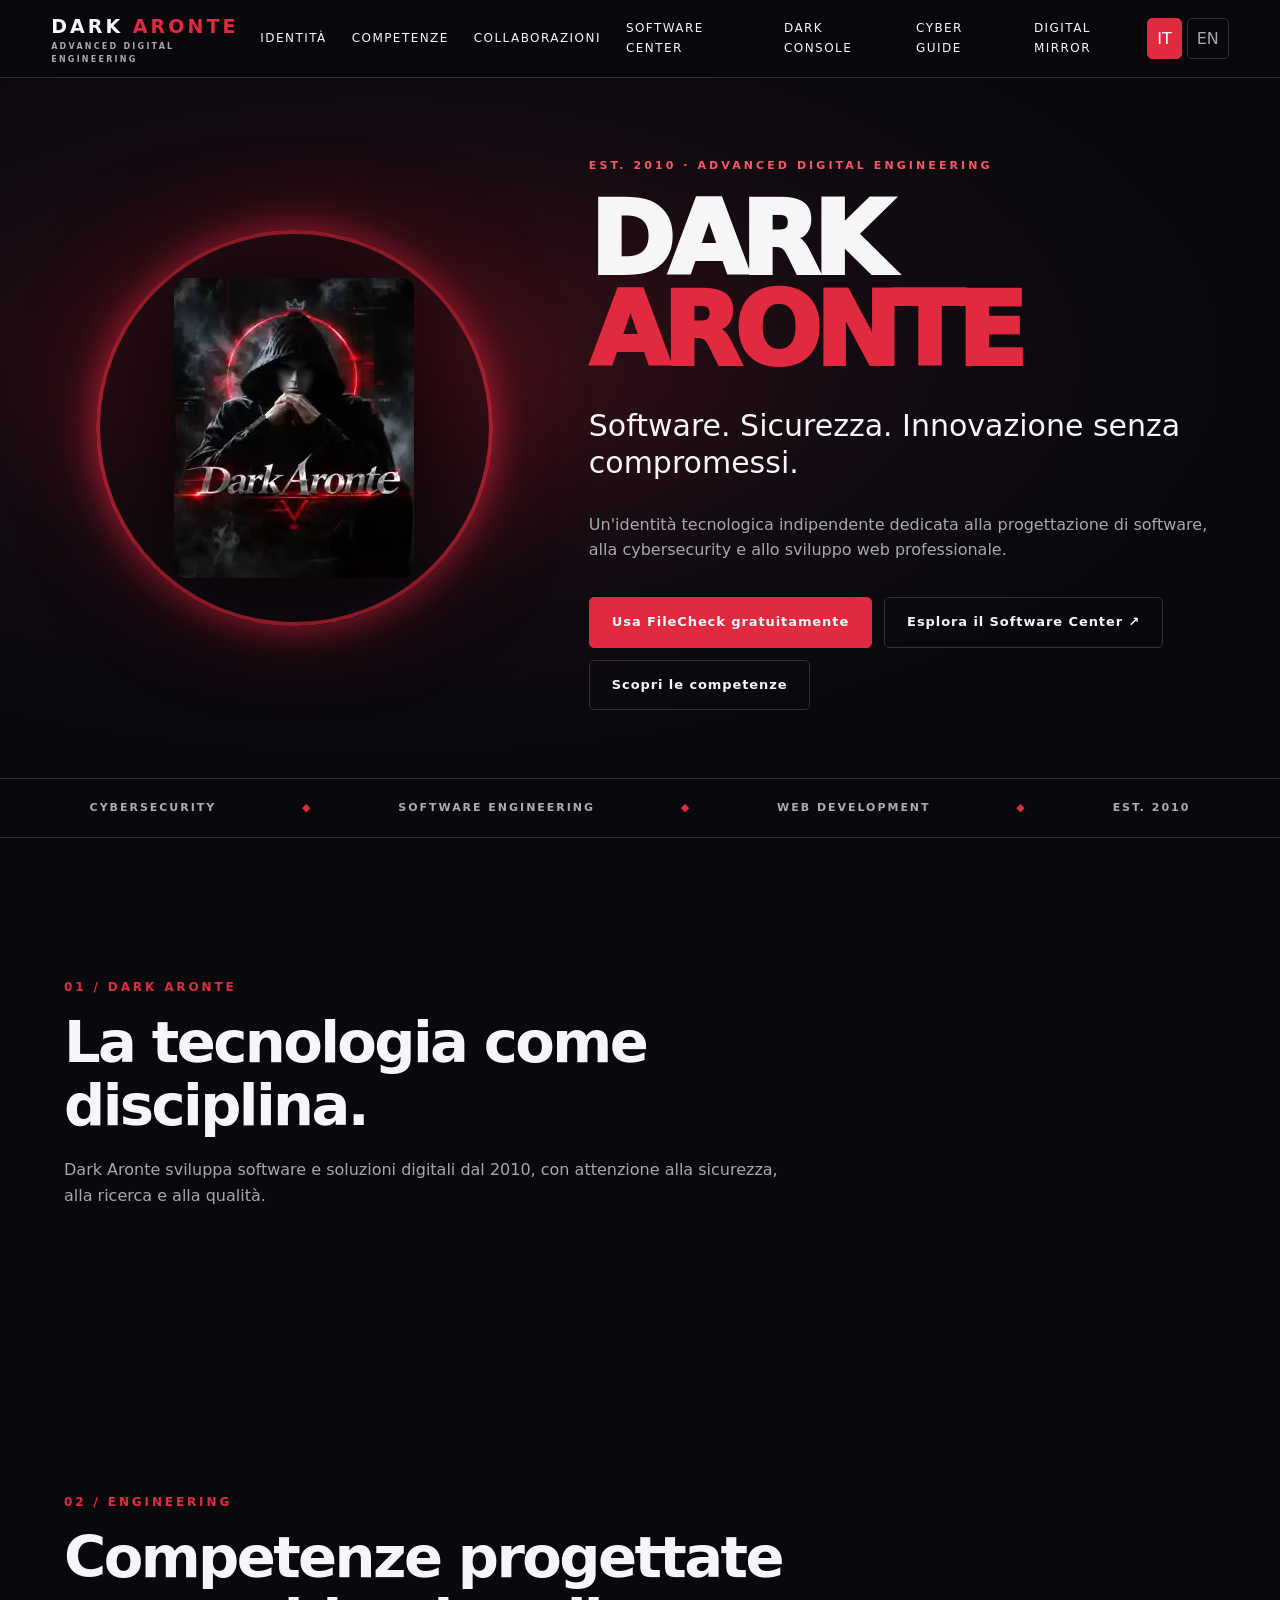
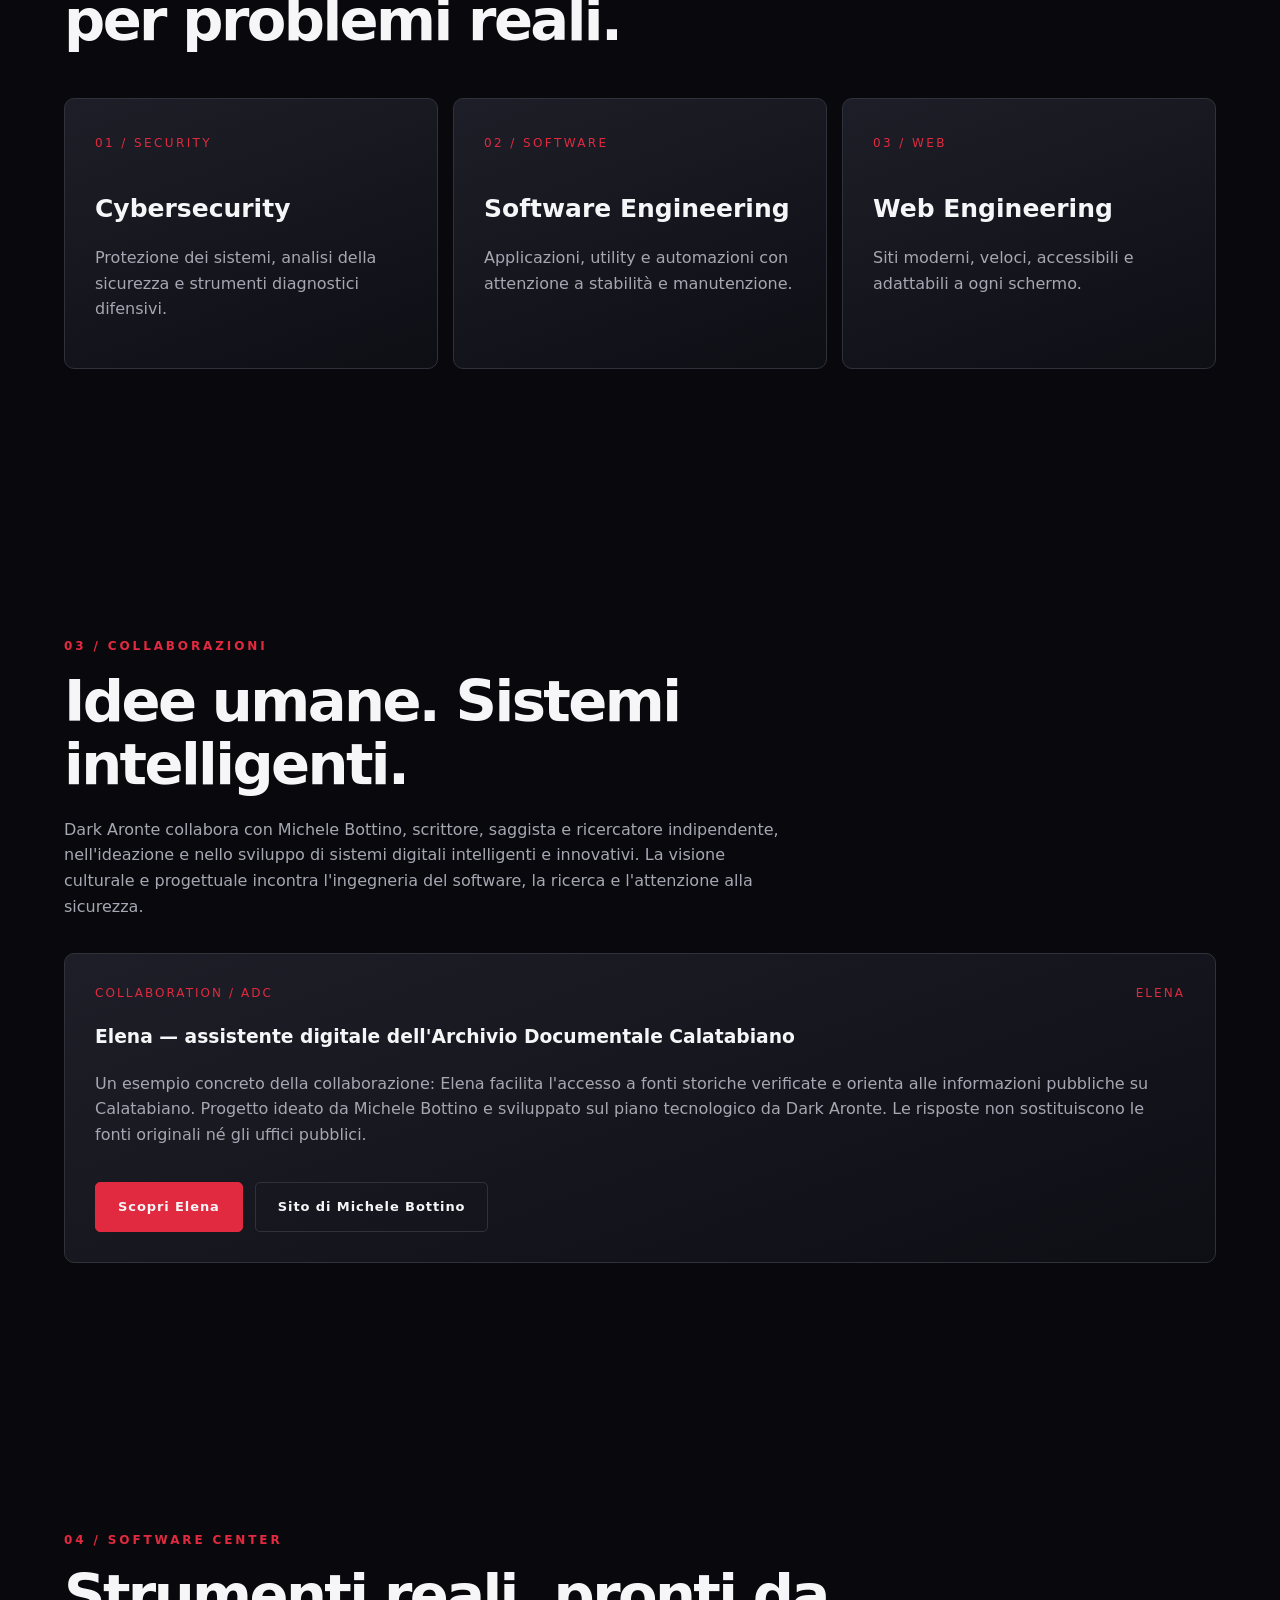
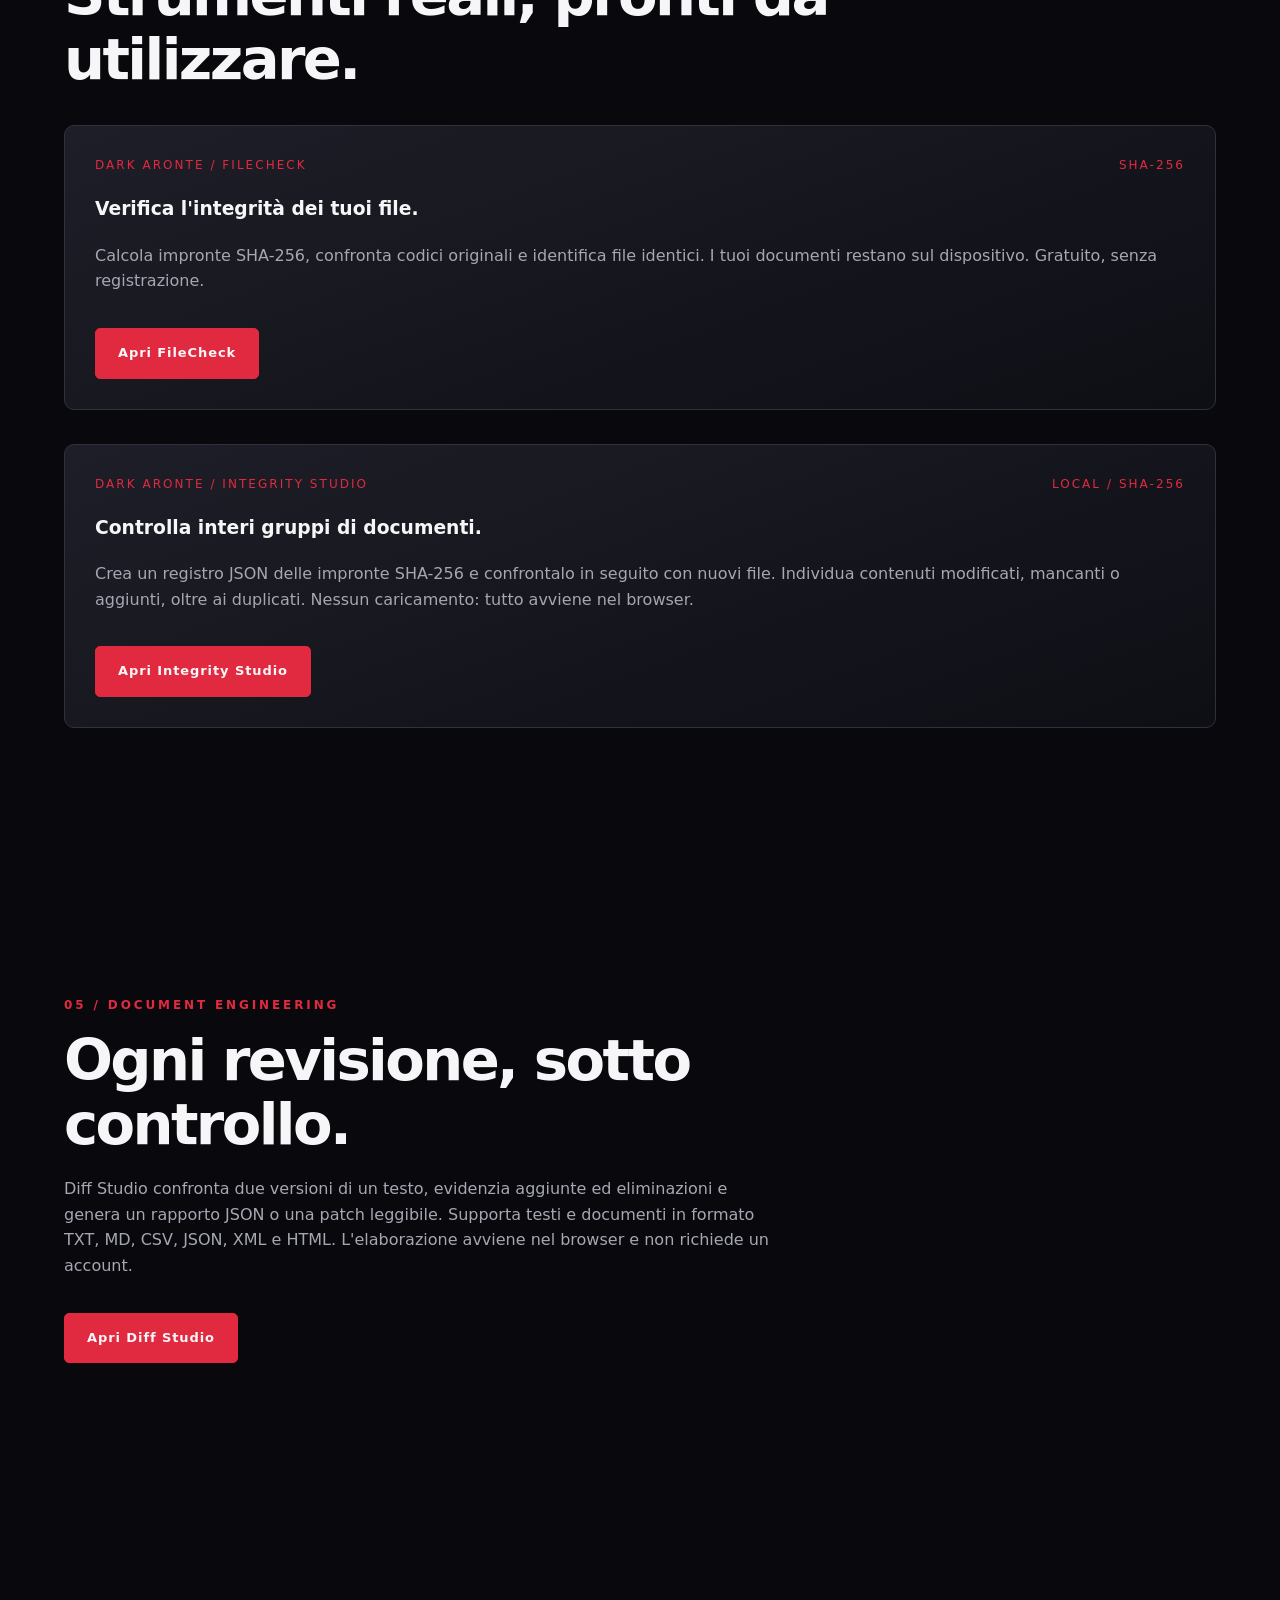
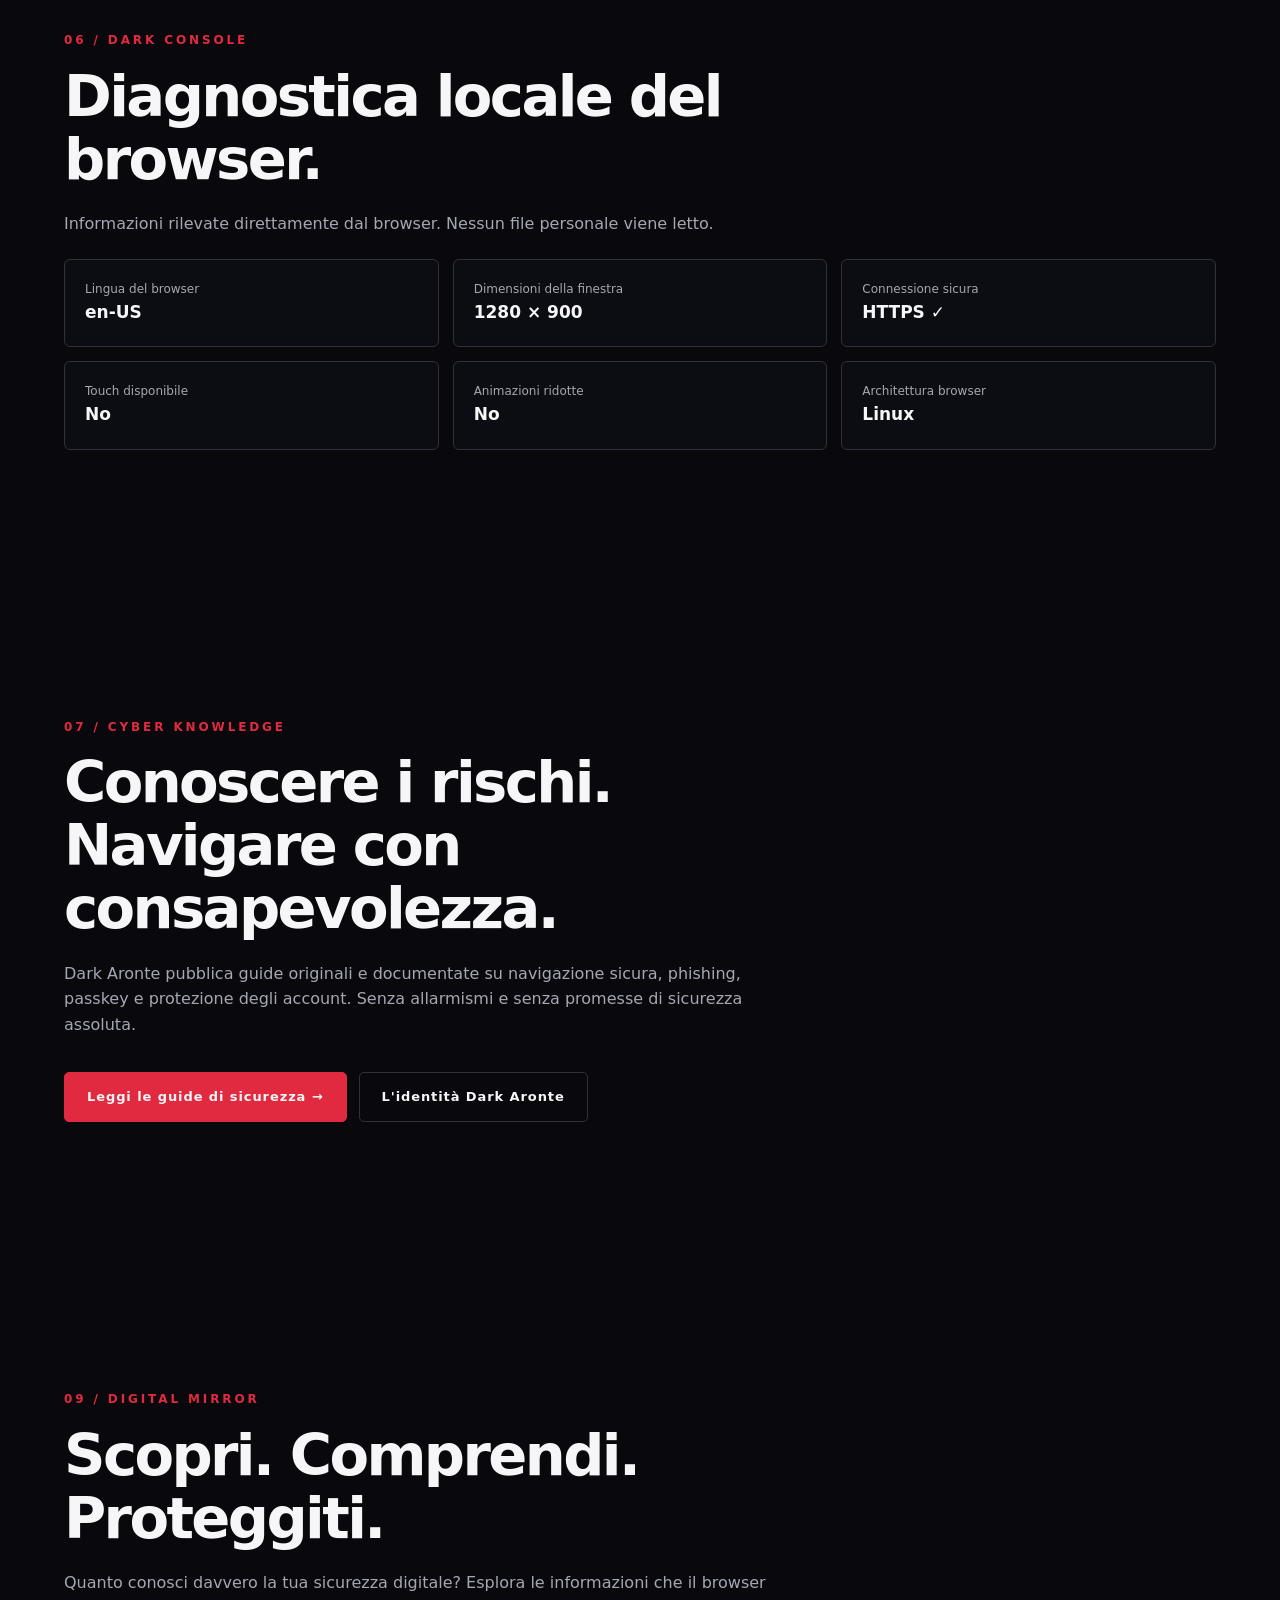
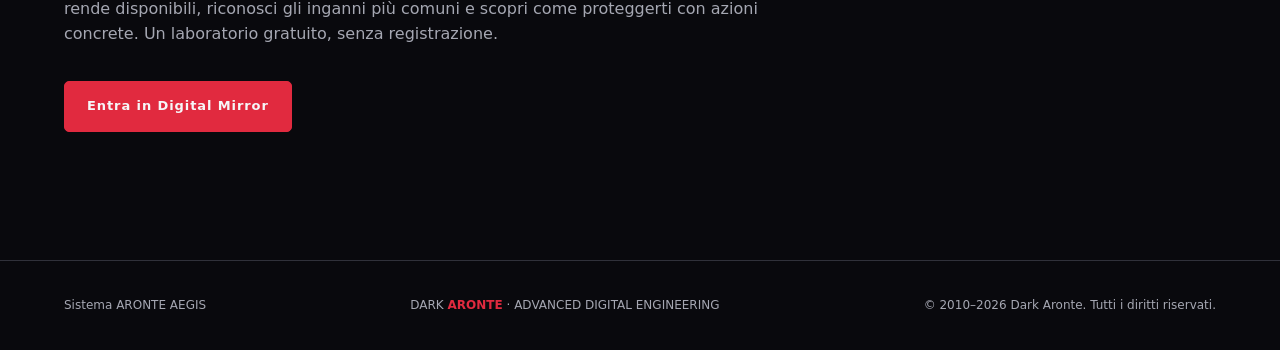
==== commit 6be3e50a: "Release Diff Studio with line comparison, export and AEGIS verification" ====
--- a/index.html
+++ b/index.html
@@ -34,12 +34,16 @@
 <h3 data-it="Controlla interi gruppi di documenti." data-en="Verify complete sets of documents.">Controlla interi gruppi di documenti.</h3>
 <p class="muted" data-it="Crea un registro JSON delle impronte SHA-256 e confrontalo in seguito con nuovi file. Individua contenuti modificati, mancanti o aggiunti, oltre ai duplicati. Nessun caricamento: tutto avviene nel browser." data-en="Export a JSON manifest of SHA-256 hashes and use it later to check another set of files. Detect altered, missing or extra content and duplicates. No uploads: everything runs in the browser.">Crea un registro JSON delle impronte SHA-256 e confrontalo in seguito con nuovi file. Individua contenuti modificati, mancanti o aggiunti, oltre ai duplicati. Nessun caricamento: tutto avviene nel browser.</p>
 <div class="actions"><a class="btn primary" href="/integrity-studio.html" data-it="Apri Integrity Studio" data-en="Open Integrity Studio">Apri Integrity Studio</a></div></div></section>
-<section id="console" class="section"><p class="over">05 / DARK CONSOLE</p><h2 data-it="Diagnostica locale del browser." data-en="Local browser diagnostics.">Diagnostica locale del browser.</h2><p class="muted" data-it="Informazioni rilevate direttamente dal browser. Nessun file personale viene letto." data-en="Information reported locally by your browser. No personal files are accessed.">Informazioni rilevate direttamente dal browser. Nessun file personale viene letto.</p><div class="diag"><div><span data-it="Lingua del browser" data-en="Browser language">Lingua del browser</span><strong id="language">—</strong></div><div><span data-it="Dimensioni della finestra" data-en="Viewport dimensions">Dimensioni della finestra</span><strong id="size">—</strong></div><div><span data-it="Connessione sicura" data-en="Secure connection">Connessione sicura</span><strong id="secure">—</strong></div><div><span data-it="Touch disponibile" data-en="Touch available">Touch disponibile</span><strong id="touch">—</strong></div><div><span data-it="Animazioni ridotte" data-en="Reduced motion">Animazioni ridotte</span><strong id="motion">—</strong></div><div><span data-it="Architettura browser" data-en="Browser platform">Architettura browser</span><strong id="platform">—</strong></div></div></section>
+<section class="section" id="text-tools" aria-labelledby="diff-title"><p class="over">05 / DOCUMENT ENGINEERING</p><h2 id="diff-title" data-it="Ogni revisione, sotto controllo." data-en="Track every revision with confidence.">Ogni revisione, sotto controllo.</h2>
+<p class="muted" data-it="Diff Studio confronta due versioni di un testo, evidenzia aggiunte ed eliminazioni e genera un rapporto JSON o una patch leggibile. Supporta testi e documenti in formato TXT, MD, CSV, JSON, XML e HTML. L'elaborazione avviene nel browser e non richiede un account." data-en="Diff Studio compares two versions of a text, highlights additions and deletions, and exports a JSON report or readable patch. It supports TXT, MD, CSV, JSON, XML and HTML text files. Processing stays in the browser, with no account required.">Diff Studio confronta due versioni di un testo, evidenzia aggiunte ed eliminazioni e genera un rapporto JSON o una patch leggibile. Supporta testi e documenti in formato TXT, MD, CSV, JSON, XML e HTML. L'elaborazione avviene nel browser e non richiede un account.</p>
+<div class="actions"><a class="btn primary" href="/diff-studio.html" data-it="Apri Diff Studio" data-en="Open Diff Studio">Apri Diff Studio</a></div>
+</section>
+<section id="console" class="section"><p class="over">06 / DARK CONSOLE</p><h2 data-it="Diagnostica locale del browser." data-en="Local browser diagnostics.">Diagnostica locale del browser.</h2><p class="muted" data-it="Informazioni rilevate direttamente dal browser. Nessun file personale viene letto." data-en="Information reported locally by your browser. No personal files are accessed.">Informazioni rilevate direttamente dal browser. Nessun file personale viene letto.</p><div class="diag"><div><span data-it="Lingua del browser" data-en="Browser language">Lingua del browser</span><strong id="language">—</strong></div><div><span data-it="Dimensioni della finestra" data-en="Viewport dimensions">Dimensioni della finestra</span><strong id="size">—</strong></div><div><span data-it="Connessione sicura" data-en="Secure connection">Connessione sicura</span><strong id="secure">—</strong></div><div><span data-it="Touch disponibile" data-en="Touch available">Touch disponibile</span><strong id="touch">—</strong></div><div><span data-it="Animazioni ridotte" data-en="Reduced motion">Animazioni ridotte</span><strong id="motion">—</strong></div><div><span data-it="Architettura browser" data-en="Browser platform">Architettura browser</span><strong id="platform">—</strong></div></div></section>
 
-<section id="cyber-knowledge" class="section" aria-labelledby="guide-title"><p class="over">06 / CYBER KNOWLEDGE</p><h2 id="guide-title" data-it="Conoscere i rischi. Navigare con consapevolezza." data-en="Understand the risks. Browse with confidence.">Conoscere i rischi. Navigare con consapevolezza.</h2><p class="muted" data-it="Dark Aronte pubblica guide originali e documentate su navigazione sicura, phishing, passkey e protezione degli account. Senza allarmismi e senza promesse di sicurezza assoluta." data-en="Dark Aronte publishes original, sourced guides on safer browsing, phishing, passkeys and account protection. No fear-mongering or promises of absolute safety.">Dark Aronte pubblica guide originali e documentate su navigazione sicura, phishing, passkey e protezione degli account. Senza allarmismi e senza promesse di sicurezza assoluta.</p><div class="actions"><a class="btn primary" href="/guide/" data-it="Leggi le guide di sicurezza &rarr;" data-en="Read cybersecurity guides &rarr;">Leggi le guide di sicurezza &rarr;</a><a class="btn" href="/identita.html" data-it="L'identit&agrave; Dark Aronte" data-en="About Dark Aronte">L'identit&agrave; Dark Aronte</a></div></section>
+<section id="cyber-knowledge" class="section" aria-labelledby="guide-title"><p class="over">07 / CYBER KNOWLEDGE</p><h2 id="guide-title" data-it="Conoscere i rischi. Navigare con consapevolezza." data-en="Understand the risks. Browse with confidence.">Conoscere i rischi. Navigare con consapevolezza.</h2><p class="muted" data-it="Dark Aronte pubblica guide originali e documentate su navigazione sicura, phishing, passkey e protezione degli account. Senza allarmismi e senza promesse di sicurezza assoluta." data-en="Dark Aronte publishes original, sourced guides on safer browsing, phishing, passkeys and account protection. No fear-mongering or promises of absolute safety.">Dark Aronte pubblica guide originali e documentate su navigazione sicura, phishing, passkey e protezione degli account. Senza allarmismi e senza promesse di sicurezza assoluta.</p><div class="actions"><a class="btn primary" href="/guide/" data-it="Leggi le guide di sicurezza &rarr;" data-en="Read cybersecurity guides &rarr;">Leggi le guide di sicurezza &rarr;</a><a class="btn" href="/identita.html" data-it="L'identit&agrave; Dark Aronte" data-en="About Dark Aronte">L'identit&agrave; Dark Aronte</a></div></section>
 
 <section class="section" id="digital-mirror" aria-labelledby="digital-mirror-heading">
-<p class="over">08 / DIGITAL MIRROR</p>
+<p class="over">09 / DIGITAL MIRROR</p>
 <h2 id="digital-mirror-heading" data-it="Scopri. Comprendi. Proteggiti." data-en="Discover. Understand. Protect yourself.">Scopri. Comprendi. Proteggiti.</h2>
 <p class="muted" data-it="Quanto conosci davvero la tua sicurezza digitale? Esplora le informazioni che il browser rende disponibili, riconosci gli inganni pi&ugrave; comuni e scopri come proteggerti con azioni concrete. Un laboratorio gratuito, senza registrazione." data-en="How well do you understand your digital safety? Explore what your browser reveals, learn to spot common scams, and discover practical ways to protect yourself. A free, no-signup interactive lab.">Quanto conosci davvero la tua sicurezza digitale? Esplora le informazioni che il browser rende disponibili, riconosci gli inganni pi&ugrave; comuni e scopri come proteggerti con azioni concrete. Un laboratorio gratuito, senza registrazione.</p>
 <div class="actions"><a class="btn primary" href="/digital-mirror.html" data-it="Entra in Digital Mirror" data-en="Enter Digital Mirror">Entra in Digital Mirror</a></div>
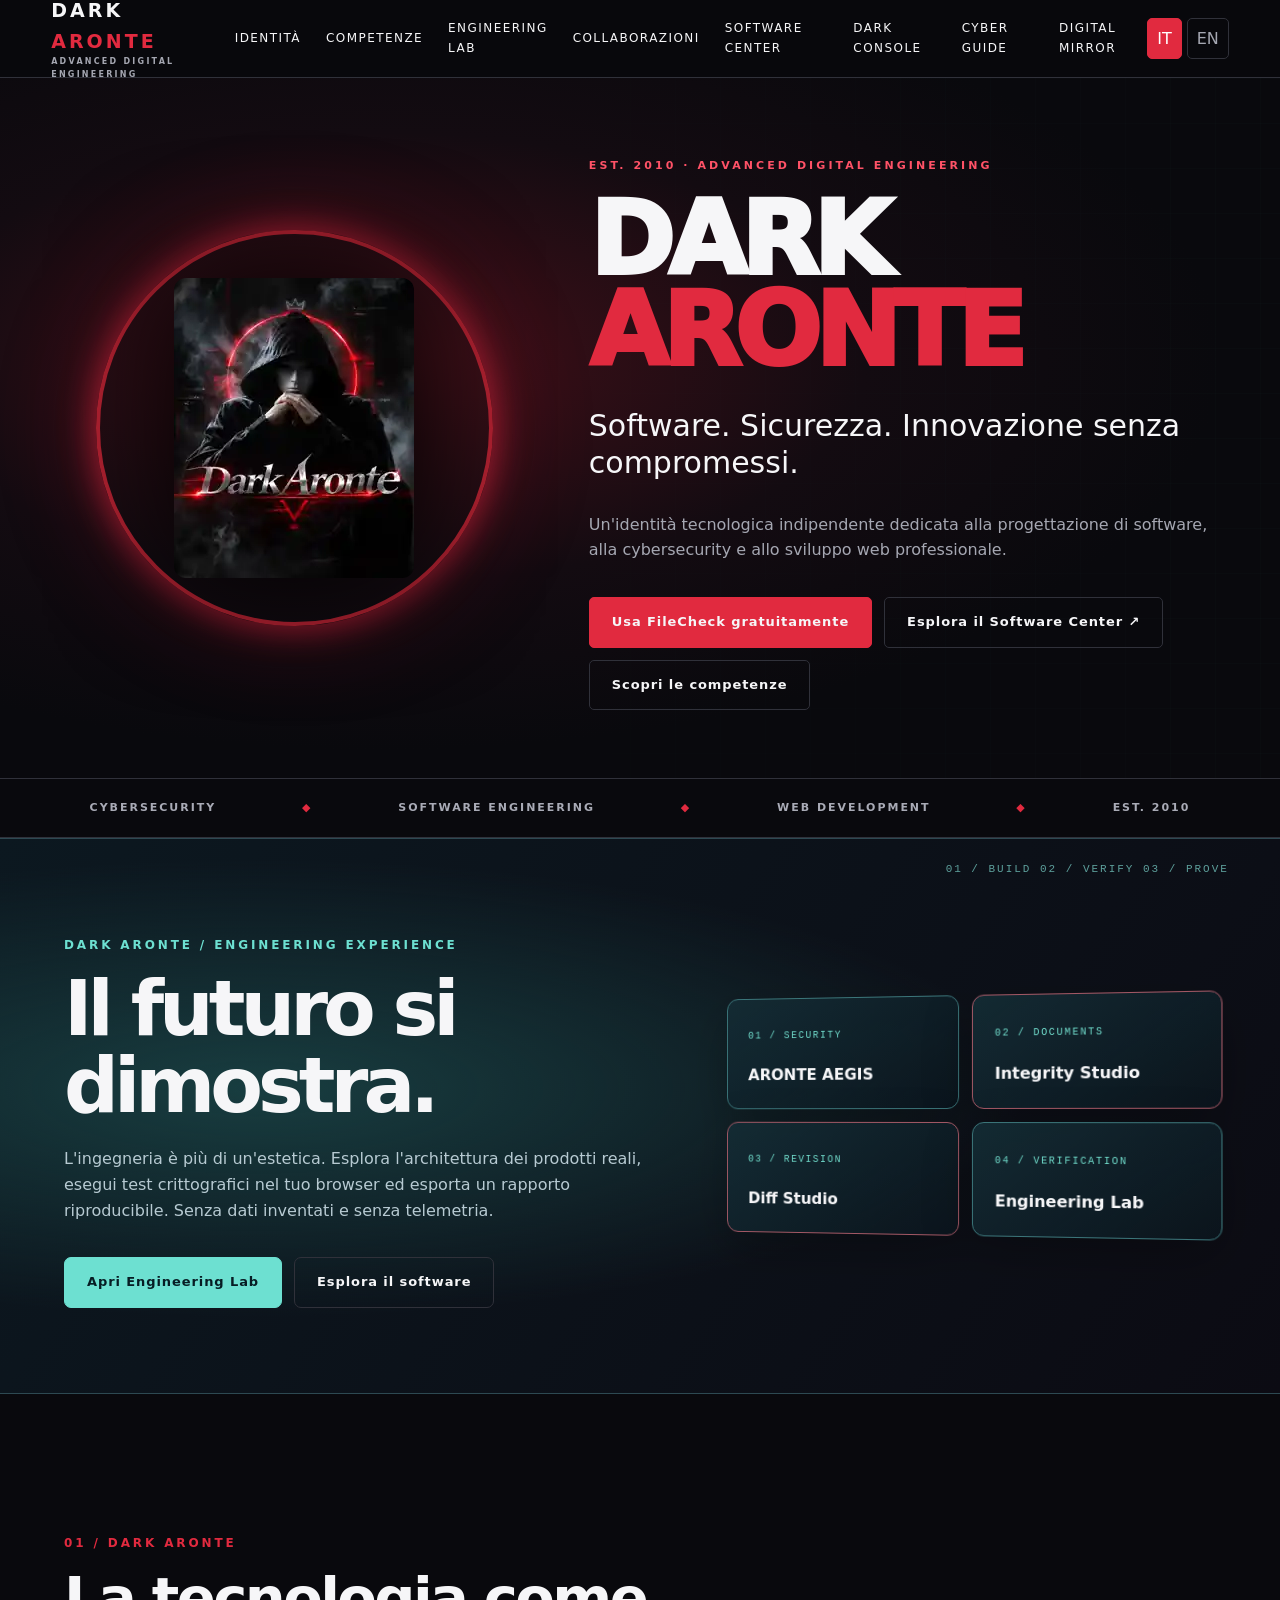
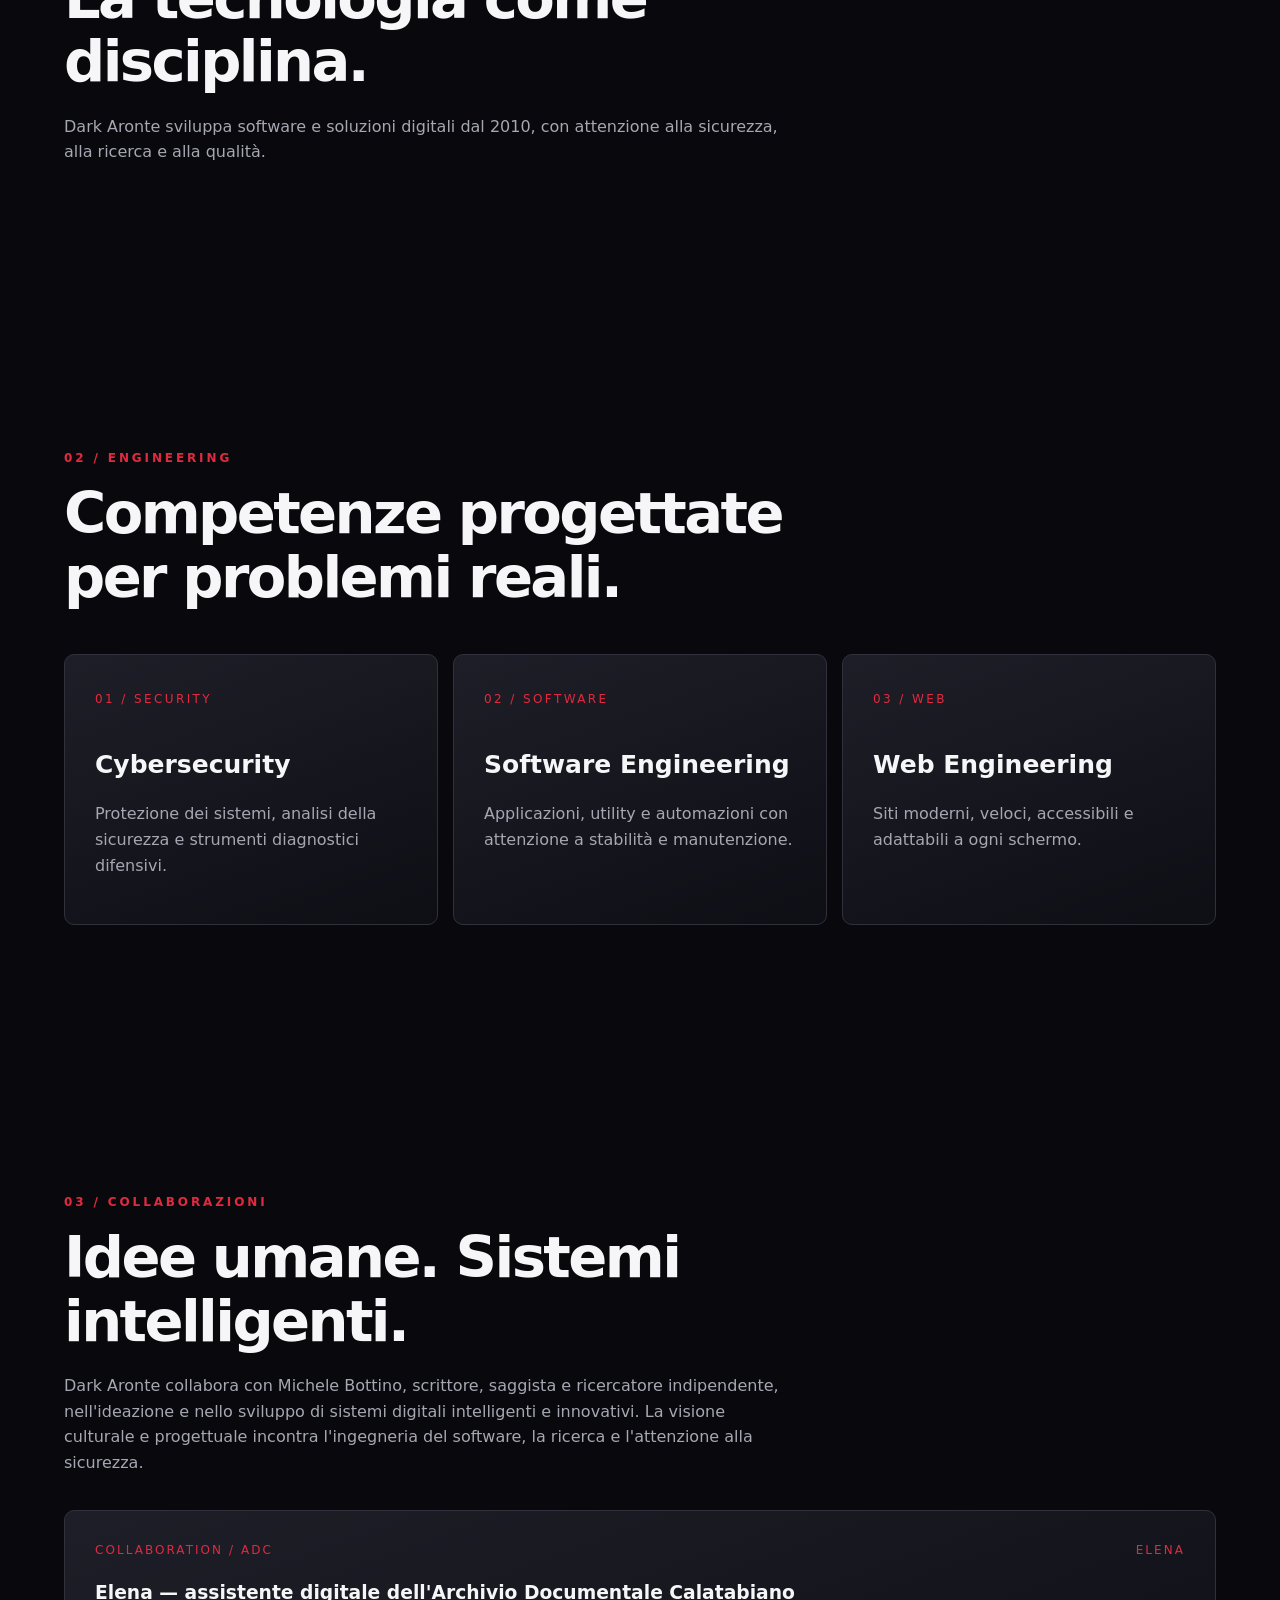
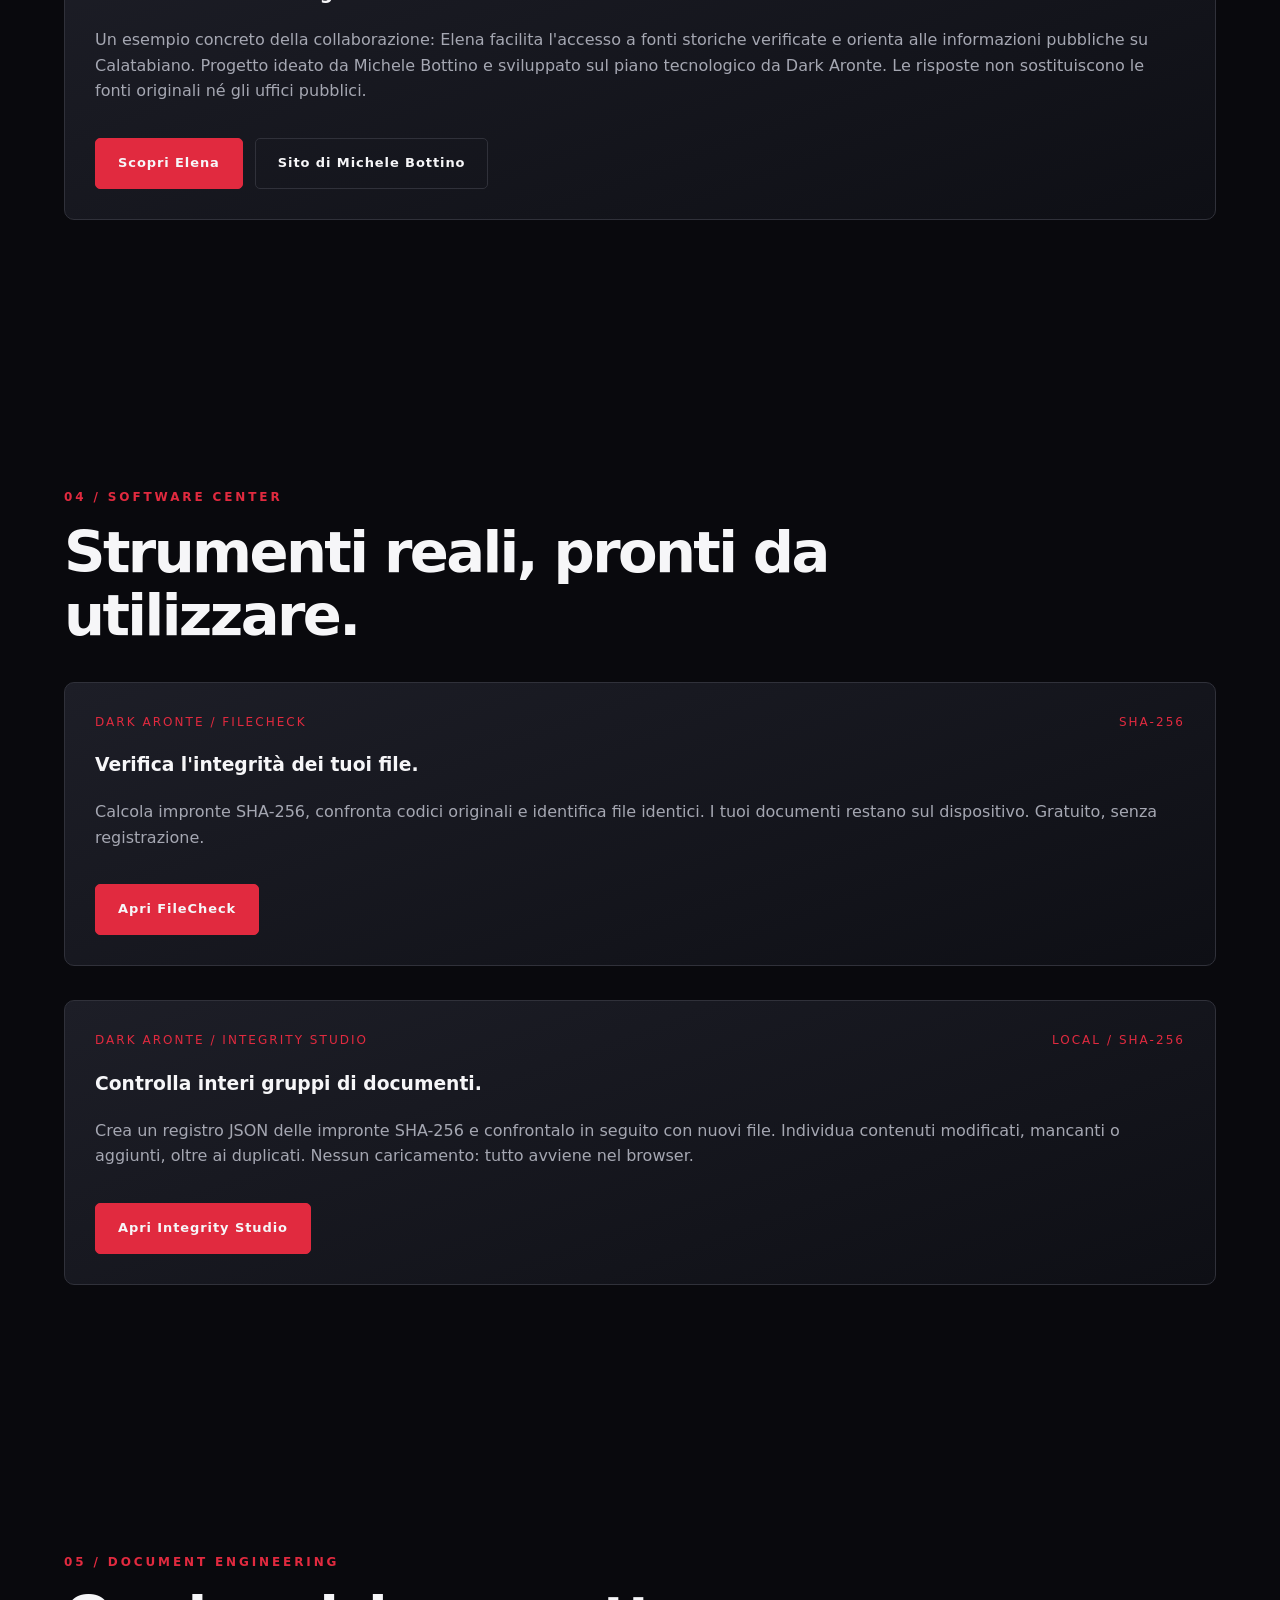
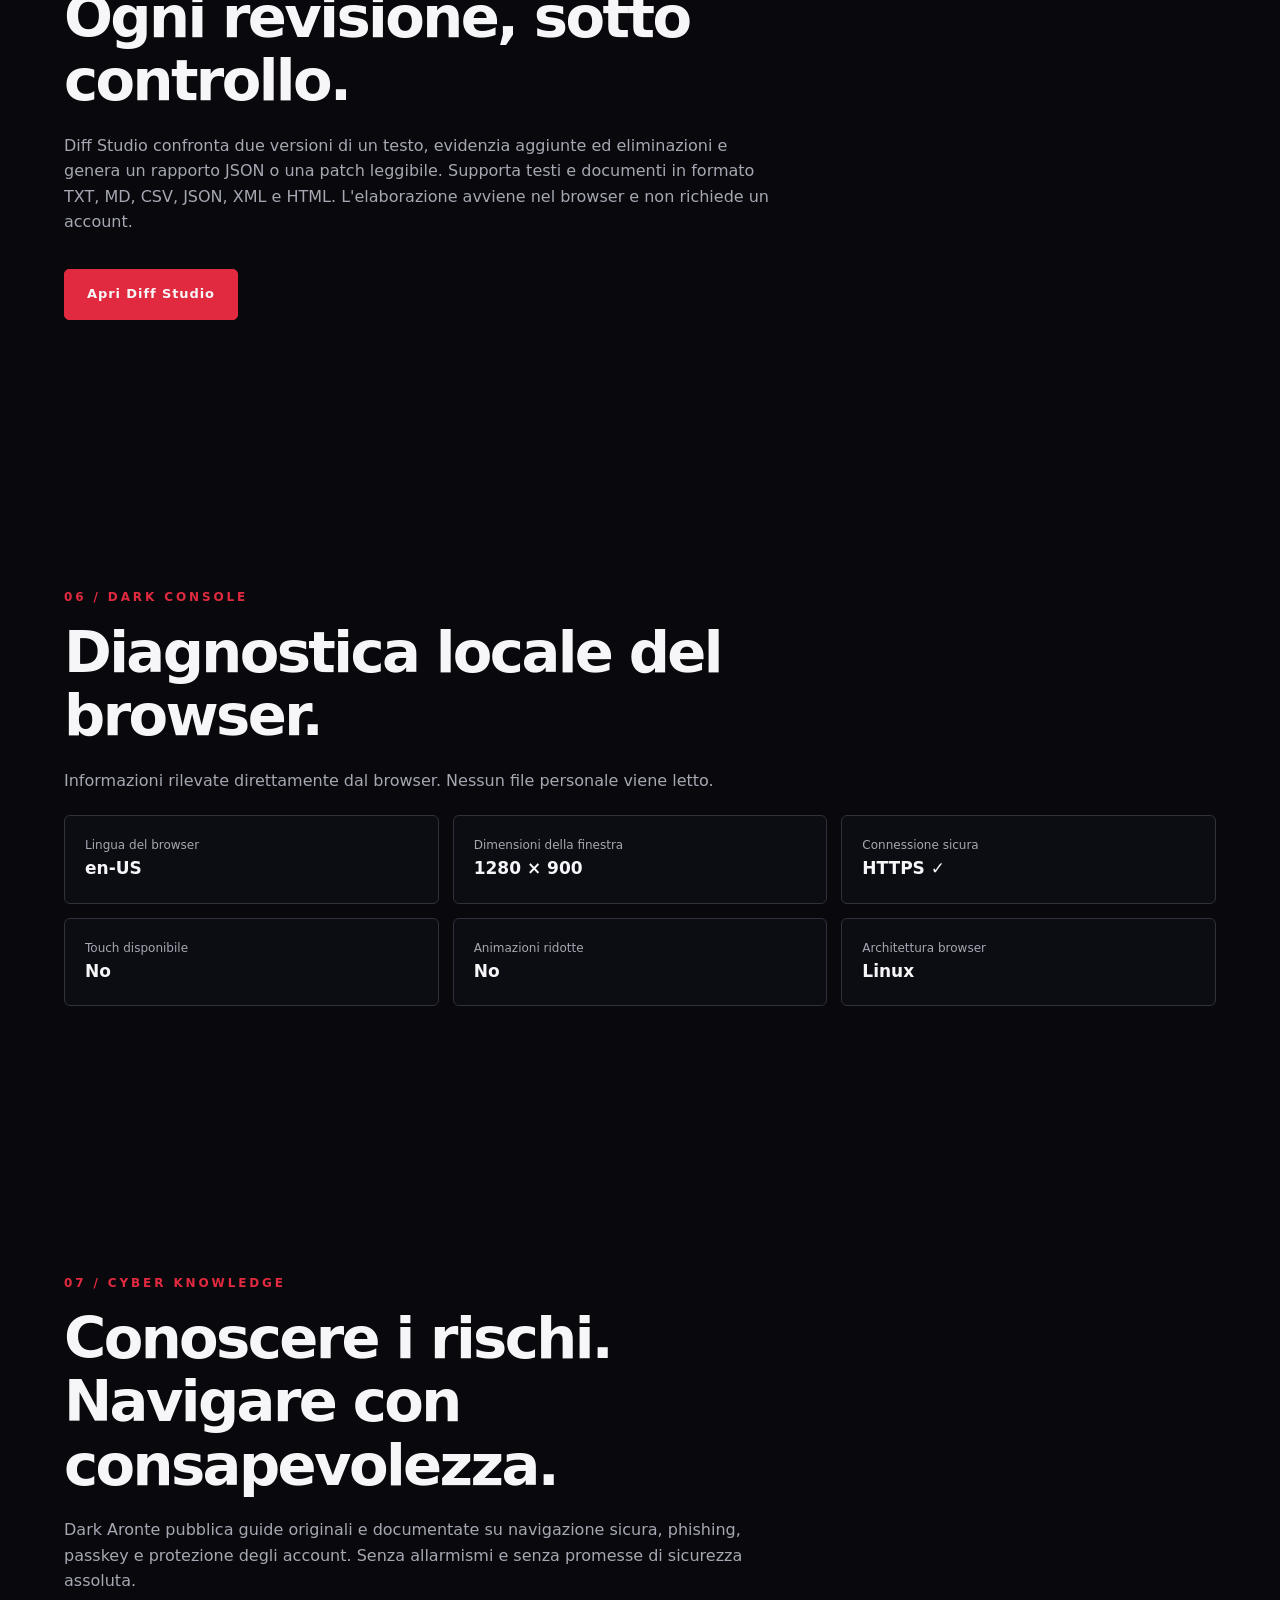
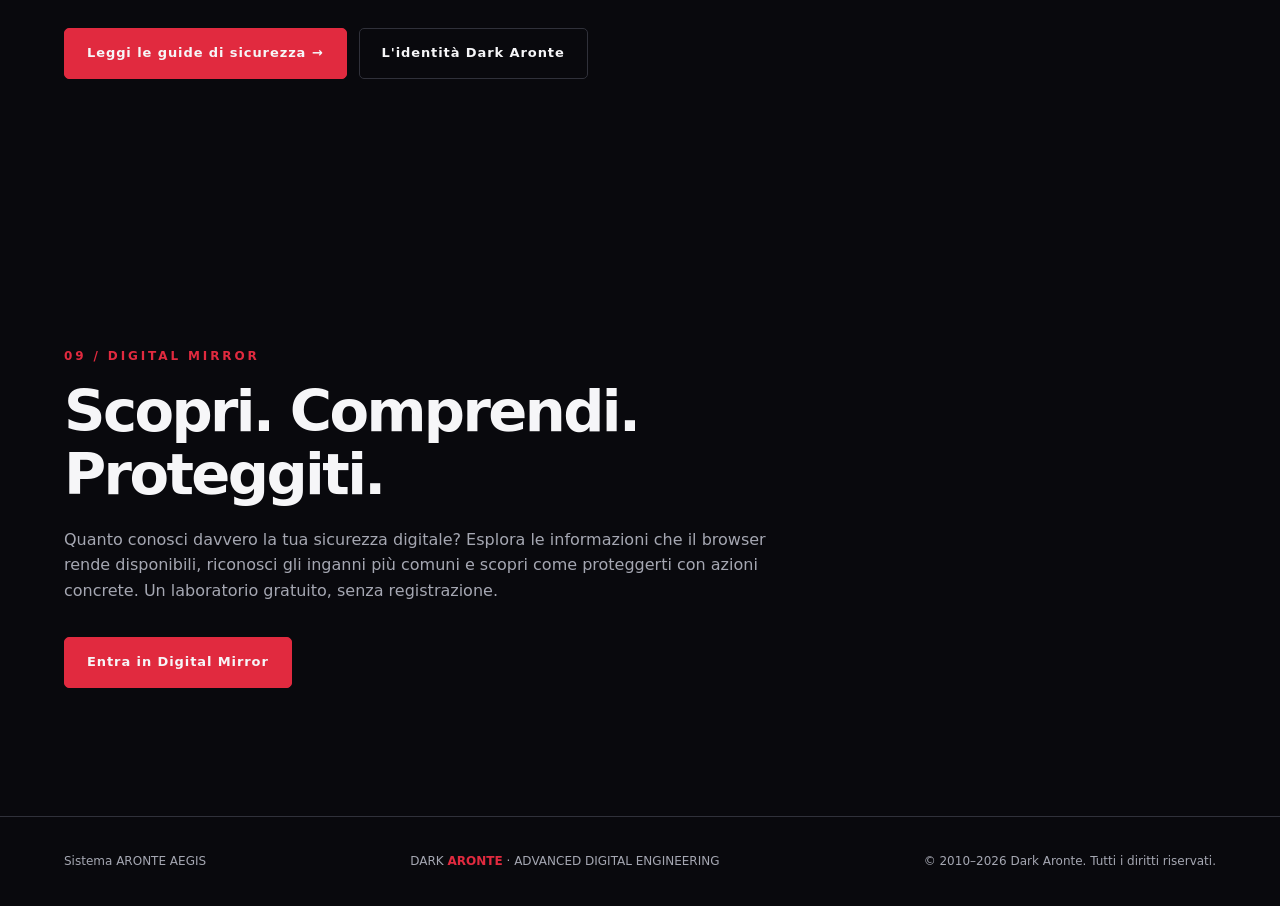
==== commit c70bbc0a: "Introduce Engineering Lab with interactive architecture and reproducible browser checks" ====
--- a/index.html
+++ b/index.html
@@ -1,6 +1,8 @@
 <!doctype html>
-<html lang="it"><head><link rel="icon" type="image/svg+xml" href="/aegis/aegis.svg"><meta http-equiv="Content-Security-Policy" content="default-src 'none'; script-src 'self' 'sha256-FFxravazZUFhQh6T+XqJWDVdkBMXFv3eqSHBT2bgrII='; style-src 'self' 'sha256-V07YabZ82XZjjaENnYDgSAZhLrsXBS2+whnF6zuNzpg='; style-src-attr 'none'; img-src 'self' data:; font-src 'self' data:; connect-src 'none'; media-src 'self'; object-src 'none'; frame-src 'none'; base-uri 'self'; form-action 'self'; upgrade-insecure-requests"><meta charset="utf-8"><meta name="viewport" content="width=device-width,initial-scale=1"><meta name="theme-color" content="#09090d"><meta name="description" content="Dark Aronte — Cybersecurity, software development e web engineering."><title>Dark Aronte — Advanced Digital Engineering</title><style>
+<html lang="it"><head><link rel="icon" type="image/svg+xml" href="/aegis/aegis.svg"><meta http-equiv="Content-Security-Policy" content="default-src 'none'; script-src 'self' 'sha256-FFxravazZUFhQh6T+XqJWDVdkBMXFv3eqSHBT2bgrII='; style-src 'self' 'sha256-FxQnKLrqKEX7ezgto4LdV69B1zW4j/VpXT1R4lzdFbY='; style-src-attr 'none'; img-src 'self' data:; font-src 'self' data:; connect-src 'none'; media-src 'self'; object-src 'none'; frame-src 'none'; base-uri 'self'; form-action 'self'; upgrade-insecure-requests"><meta charset="utf-8"><meta name="viewport" content="width=device-width,initial-scale=1"><meta name="theme-color" content="#09090d"><meta name="description" content="Dark Aronte — Cybersecurity, software development e web engineering."><title>Dark Aronte — Advanced Digital Engineering</title><style>
 :root{color-scheme:dark;--bg:#09090d;--pane:#13141a;--line:#30313a;--txt:#f6f6f8;--mute:#a5a7b2;--red:#e12a3f}*{box-sizing:border-box}html{scroll-behavior:smooth}body{margin:0;background:var(--bg);font:16px/1.6 system-ui,-apple-system,Segoe UI,Arial,sans-serif;color:var(--txt)}a{color:inherit;text-decoration:none}button{font:inherit;cursor:pointer}a:focus-visible,button:focus-visible{outline:3px solid #ff6f7e;outline-offset:4px}.skip{position:absolute;left:-999px}.skip:focus{left:1rem;top:1rem;z-index:99;background:white;color:black;padding:1rem}.head{height:78px;display:flex;align-items:center;justify-content:space-between;padding:0 max(4vw,18px);border-bottom:1px solid var(--line);background:#09090de8;position:sticky;top:0;z-index:20;backdrop-filter:blur(16px)}.logo{font-size:19px;letter-spacing:.16em;font-weight:900}.logo strong,.red{color:var(--red)}.logo small{display:block;font-size:8px;letter-spacing:.28em;color:var(--mute)}.nav{display:flex;gap:25px;align-items:center;font-size:12px;text-transform:uppercase;letter-spacing:.12em}.nav a:hover{color:var(--red)}.langs{display:flex;gap:5px}.langs button{border:1px solid var(--line);background:transparent;color:var(--mute);padding:7px 9px;border-radius:5px}.langs button.active{background:var(--red);color:white;border-color:var(--red)}#menu{display:none}.hero{min-height:700px;display:grid;grid-template-columns:minmax(280px,46%) 1fr;align-items:center;position:relative;overflow:hidden;background:radial-gradient(ellipse at 30% 40%,#431019 0%,#130b11 38%,transparent 66%)}.art{min-height:650px;display:flex;align-items:center;justify-content:center;position:relative}.art:before{content:"";width:66%;aspect-ratio:1;position:absolute;border:4px solid #b52232;border-radius:50%;box-shadow:0 0 35px #c3223b,0 0 100px #aa15274d}.art img{position:relative;z-index:2;max-width:76%;max-height:610px;object-fit:contain;filter:drop-shadow(0 0 60px #000);border-radius:12px}.hero-copy{padding:60px max(5vw,24px) 60px 0;z-index:3}.tag{color:#ff5267;font-size:11px;letter-spacing:.28em;font-weight:800}.hero h1{font-size:clamp(58px,8vw,130px);letter-spacing:-.065em;line-height:.89;margin:20px 0 27px;font-weight:950}.hero h1 span{display:block}.hero h1 span:last-child{color:var(--red)}.lead{font-size:clamp(20px,2.6vw,30px);line-height:1.25;max-width:650px}.muted{color:var(--mute)}.actions{display:flex;gap:12px;flex-wrap:wrap;margin-top:34px}.btn{display:inline-flex;justify-content:center;align-items:center;padding:14px 22px;border-radius:5px;font-size:13px;font-weight:800;letter-spacing:.07em;border:1px solid var(--line)}.btn.primary{background:var(--red);border-color:var(--red)}.btn:hover{transform:translateY(-2px)}.strip{border-block:1px solid var(--line);padding:20px 7%;display:flex;gap:24px;justify-content:space-between;flex-wrap:wrap;color:#a9abb6;font-size:11px;font-weight:800;letter-spacing:.18em}.strip b{color:var(--red)}.section{padding:clamp(70px,10vw,135px) max(5vw,24px);max-width:1500px;margin:auto}.over{color:var(--red);font-size:12px;letter-spacing:.24em;font-weight:900}.section h2{font-size:clamp(30px,4.5vw,60px);line-height:1.1;max-width:820px;margin:14px 0 20px;letter-spacing:-.045em}.section>p{max-width:720px}.cards{display:grid;grid-template-columns:repeat(3,minmax(0,1fr));gap:15px;margin-top:45px}.card,.panel{border:1px solid var(--line);background:linear-gradient(160deg,#1d1e27,#0e0f15);border-radius:10px;padding:30px;min-height:220px}.card .number{color:var(--red);font-size:12px;letter-spacing:.2em}.card h3{font-size:25px;margin:35px 0 10px}.card p{color:var(--mute)}.panel{margin-top:34px}.panel .top{font-size:12px;letter-spacing:.17em;color:var(--red);display:flex;justify-content:space-between;gap:10px}.empty{text-align:center;padding:50px 10px}.empty h3{font-size:28px}.empty p{color:var(--mute);max-width:600px;margin:auto}.empty .symbol{font-size:60px;color:var(--red)}.diag{display:grid;grid-template-columns:repeat(3,minmax(0,1fr));gap:14px;margin-top:22px}.diag div{background:#0b0d12;border:1px solid var(--line);border-radius:6px;padding:20px;min-width:0}.diag span{display:block;color:var(--mute);font-size:12px}.diag strong{font-size:17px;overflow-wrap:anywhere}.foot{border-top:1px solid var(--line);padding:35px max(5vw,24px);display:flex;justify-content:space-between;flex-wrap:wrap;gap:15px;color:var(--mute);font-size:12px}.reveal{animation:fade .8s ease both}@keyframes fade{from{opacity:0;transform:translateY(15px)}to{opacity:1;transform:none}}@media(max-width:960px){.nav{gap:10px}.hero{grid-template-columns:1fr}.art{min-height:420px}.art img{max-height:410px}.hero-copy{padding:10px 6% 65px}.cards{grid-template-columns:1fr}.diag{grid-template-columns:repeat(2,1fr)}}@media(max-width:1080px){.head{height:67px}.nav{position:absolute;top:66px;left:0;right:0;background:#101116;padding:20px;display:none;flex-direction:column;align-items:stretch}.nav.open{display:flex}#menu{display:block;border:1px solid var(--line);border-radius:5px;background:transparent;color:white;padding:5px 12px}.hero{min-height:auto}.art{min-height:320px}.art img{max-height:340px}.hero h1{font-size:clamp(58px,14vw,85px)}.section{padding:70px 20px}.strip{gap:12px;font-size:9px}.diag{grid-template-columns:1fr}.foot{flex-direction:column}}@media(prefers-reduced-motion:reduce){*,*:before,*:after{animation:none!important;scroll-behavior:auto!important;transition:none!important}}
+
+.lab-feature{position:relative;overflow:hidden;border-block:1px solid #2d4952;background:radial-gradient(ellipse at 20% 45%,#183d40 0,transparent 53%),linear-gradient(125deg,#0c1820,#0c0b13);padding:85px max(5vw,24px)}.lab-feature:after{content:'01 / BUILD    02 / VERIFY    03 / PROVE';position:absolute;right:4vw;top:24px;color:#78cfc7;font:11px ui-monospace,monospace;letter-spacing:.18em;opacity:.75}.lab-layout{max-width:1400px;margin:auto;display:grid;grid-template-columns:1.2fr 1fr;gap:50px;align-items:center}.lab-feature h2{font-size:clamp(38px,6vw,84px);line-height:1;letter-spacing:-.065em;margin:16px 0 22px}.lab-feature h2 span{color:#6de0d1}.lab-feature p{color:#b7cad2;max-width:610px}.lab-feature .over{color:#6de0d1}.lab-architecture{display:grid;grid-template-columns:1fr 1fr;gap:13px;transform:perspective(1050px) rotateY(-9deg);transform-origin:center}.lab-cell{border:1px solid #3b767a;border-radius:12px;padding:22px;background:linear-gradient(145deg,#132b34ee,#0a151dcc);box-shadow:0 17px 50px #0004}.lab-cell small{color:#72dfce;letter-spacing:.17em;font:10px ui-monospace,monospace}.lab-cell b{display:block;margin-top:17px;font-size:16px}.lab-cell:nth-child(2){border-color:#a45865}.lab-cell:nth-child(3){border-color:#a45865}.lab-feature .btn.primary{background:#6de0d1;color:#071d24;border-color:#6de0d1}.lab-feature .btn{border-radius:7px}.hero{isolation:isolate}.hero:after{content:'';position:absolute;inset:0;pointer-events:none;opacity:.12;background-image:linear-gradient(#63e1d220 1px,transparent 1px),linear-gradient(90deg,#63e1d220 1px,transparent 1px);background-size:45px 45px;mask-image:linear-gradient(90deg,transparent 25%,black 100%)}.card{transition:transform .2s,border-color .2s}.card:hover{transform:translateY(-4px);border-color:#8b4551}.btn:focus-visible{outline:3px solid #f4d28a;outline-offset:3px}@media(max-width:900px){.lab-layout{grid-template-columns:1fr}.lab-architecture{transform:none}}@media(max-width:500px){.lab-feature{padding:78px 19px 45px}.lab-architecture{gap:8px}.lab-cell{padding:14px}.lab-cell b{font-size:13px}}@media(prefers-reduced-motion:reduce){.card{transition:none!important}}
 </style><link rel="canonical" href="https://dark-aronte.github.io/">
 <meta property="og:type" content="website">
 <meta property="og:site_name" content="Dark Aronte">
@@ -13,9 +15,14 @@
 <script type="application/ld+json">{"@context":"https://schema.org","@type":"WebSite","name":"Dark Aronte","url":"https://dark-aronte.github.io/","inLanguage":["it","en"],"description":"Software engineering, cybersecurity and web engineering."}</script>
 </head><body>
 <a href="#main" class="skip" data-it="Vai al contenuto" data-en="Skip to content">Vai al contenuto</a>
-<header class="head"><link rel="icon" type="image/svg+xml" href="/aegis/aegis.svg"><a class="logo" href="#top">DARK <strong>ARONTE</strong><small>ADVANCED DIGITAL ENGINEERING</small></a><button id="menu" aria-expanded="false" aria-controls="nav" aria-label="Menu">☰</button><nav class="nav" id="nav"><a href="#identity" data-it="Identità" data-en="Identity">Identità</a><a href="#services" data-it="Competenze" data-en="Expertise">Competenze</a><a href="#collaboration" data-it="Collaborazioni" data-en="Collaborations">Collaborazioni</a><a href="#software">Software Center</a><a href="#console">Dark Console</a><a href="/guide/">Cyber Guide</a><a href="/digital-mirror.html">Digital Mirror</a></nav><div class="langs"><button data-switch="it" class="active" aria-pressed="true">IT</button><button data-switch="en" aria-pressed="false">EN</button></div></header>
+<header class="head"><link rel="icon" type="image/svg+xml" href="/aegis/aegis.svg"><a class="logo" href="#top">DARK <strong>ARONTE</strong><small>ADVANCED DIGITAL ENGINEERING</small></a><button id="menu" aria-expanded="false" aria-controls="nav" aria-label="Menu">☰</button><nav class="nav" id="nav"><a href="#identity" data-it="Identità" data-en="Identity">Identità</a><a href="#services" data-it="Competenze" data-en="Expertise">Competenze</a><a href="/engineering-lab.html" data-it="Engineering Lab" data-en="Engineering Lab">Engineering Lab</a><a href="#collaboration" data-it="Collaborazioni" data-en="Collaborations">Collaborazioni</a><a href="#software">Software Center</a><a href="#console">Dark Console</a><a href="/guide/">Cyber Guide</a><a href="/digital-mirror.html">Digital Mirror</a></nav><div class="langs"><button data-switch="it" class="active" aria-pressed="true">IT</button><button data-switch="en" aria-pressed="false">EN</button></div></header>
 <main id="main"><section class="hero" id="top"><div class="art"><img src="assets/dark-aronte.webp" alt="Dark Aronte: figura anonima con cappuccio e maschera, su uno sfondo rosso" width="240" height="300"></div><div class="hero-copy reveal"><p class="tag">EST. 2010 · ADVANCED DIGITAL ENGINEERING</p><h1><span>DARK</span><span>ARONTE</span></h1><p class="lead" data-it="Software. Sicurezza. Innovazione senza compromessi." data-en="Software. Security. Innovation without compromise.">Software. Sicurezza. Innovazione senza compromessi.</p><p class="muted" data-it="Un'identità tecnologica indipendente dedicata alla progettazione di software, alla cybersecurity e allo sviluppo web professionale." data-en="An independent technology identity focused on software engineering, cybersecurity and professional web development.">Un'identità tecnologica indipendente dedicata alla progettazione di software, alla cybersecurity e allo sviluppo web professionale.</p><div class="actions"><a class="btn primary" href="/filecheck.html" data-it="Usa FileCheck gratuitamente" data-en="Use FileCheck for free">Usa FileCheck gratuitamente</a><a class="btn" href="#software" data-it="Esplora il Software Center ↗" data-en="Explore Software Center ↗">Esplora il Software Center ↗</a><a class="btn" href="#services" data-it="Scopri le competenze" data-en="Explore expertise">Scopri le competenze</a></div></div></section>
 <div class="strip"><span>CYBERSECURITY</span><b>◆</b><span>SOFTWARE ENGINEERING</span><b>◆</b><span>WEB DEVELOPMENT</span><b>◆</b><span>EST. 2010</span></div>
+<section class="lab-feature" id="engineering-lab" aria-labelledby="lab-title"><div class="lab-layout"><div>
+<p class="over">DARK ARONTE / ENGINEERING EXPERIENCE</p><h2 id="lab-title" data-it="Il futuro si dimostra." data-en="The future is proven.">Il futuro si <span>dimostra.</span></h2>
+<p data-it="L'ingegneria è più di un'estetica. Esplora l'architettura dei prodotti reali, esegui test crittografici nel tuo browser ed esporta un rapporto riproducibile. Senza dati inventati e senza telemetria." data-en="Engineering goes beyond aesthetics. Explore the architecture of real products, run cryptographic tests in your own browser and export reproducible evidence. No invented metrics and no telemetry.">L'ingegneria è più di un'estetica. Esplora l'architettura dei prodotti reali, esegui test crittografici nel tuo browser ed esporta un rapporto riproducibile. Senza dati inventati e senza telemetria.</p>
+<div class="actions"><a class="btn primary" href="/engineering-lab.html" data-it="Apri Engineering Lab" data-en="Open Engineering Lab">Apri Engineering Lab</a><a class="btn" href="#software" data-it="Esplora il software" data-en="Explore software">Esplora il software</a></div>
+</div><div class="lab-architecture" aria-label="Software architecture"><div class="lab-cell"><small>01 / SECURITY</small><b>ARONTE AEGIS</b></div><div class="lab-cell"><small>02 / DOCUMENTS</small><b>Integrity Studio</b></div><div class="lab-cell"><small>03 / REVISION</small><b>Diff Studio</b></div><div class="lab-cell"><small>04 / VERIFICATION</small><b>Engineering Lab</b></div></div></div></section>
 <section id="identity" class="section"><p class="over">01 / DARK ARONTE</p><h2 data-it="La tecnologia come disciplina." data-en="Technology as a discipline.">La tecnologia come disciplina.</h2><p class="muted" data-it="Dark Aronte sviluppa software e soluzioni digitali dal 2010, con attenzione alla sicurezza, alla ricerca e alla qualit&agrave;." data-en="Dark Aronte has been developing software and digital solutions since 2010. An independent project combining expertise, innovation and a focus on security.">Dark Aronte sviluppa software e soluzioni digitali dal 2010, con attenzione alla sicurezza, alla ricerca e alla qualit&agrave;.</p></section>
 <section id="services" class="section"><p class="over">02 / ENGINEERING</p><h2 data-it="Competenze progettate per problemi reali." data-en="Engineering for real-world problems.">Competenze progettate per problemi reali.</h2><div class="cards"><article class="card"><span class="number">01 / SECURITY</span><h3>Cybersecurity</h3><p data-it="Protezione dei sistemi, analisi della sicurezza e strumenti diagnostici difensivi." data-en="System protection, security assessment and defensive diagnostic tools.">Protezione dei sistemi, analisi della sicurezza e strumenti diagnostici difensivi.</p></article><article class="card"><span class="number">02 / SOFTWARE</span><h3>Software Engineering</h3><p data-it="Applicazioni, utility e automazioni con attenzione a stabilità e manutenzione." data-en="Applications, utilities and automation with a focus on reliability and maintainability.">Applicazioni, utility e automazioni con attenzione a stabilità e manutenzione.</p></article><article class="card"><span class="number">03 / WEB</span><h3>Web Engineering</h3><p data-it="Siti moderni, veloci, accessibili e adattabili a ogni schermo." data-en="Modern, fast, accessible websites adapted to different screen sizes.">Siti moderni, veloci, accessibili e adattabili a ogni schermo.</p></article></div></section>
 <section id="collaboration" class="section" aria-labelledby="collaboration-title">
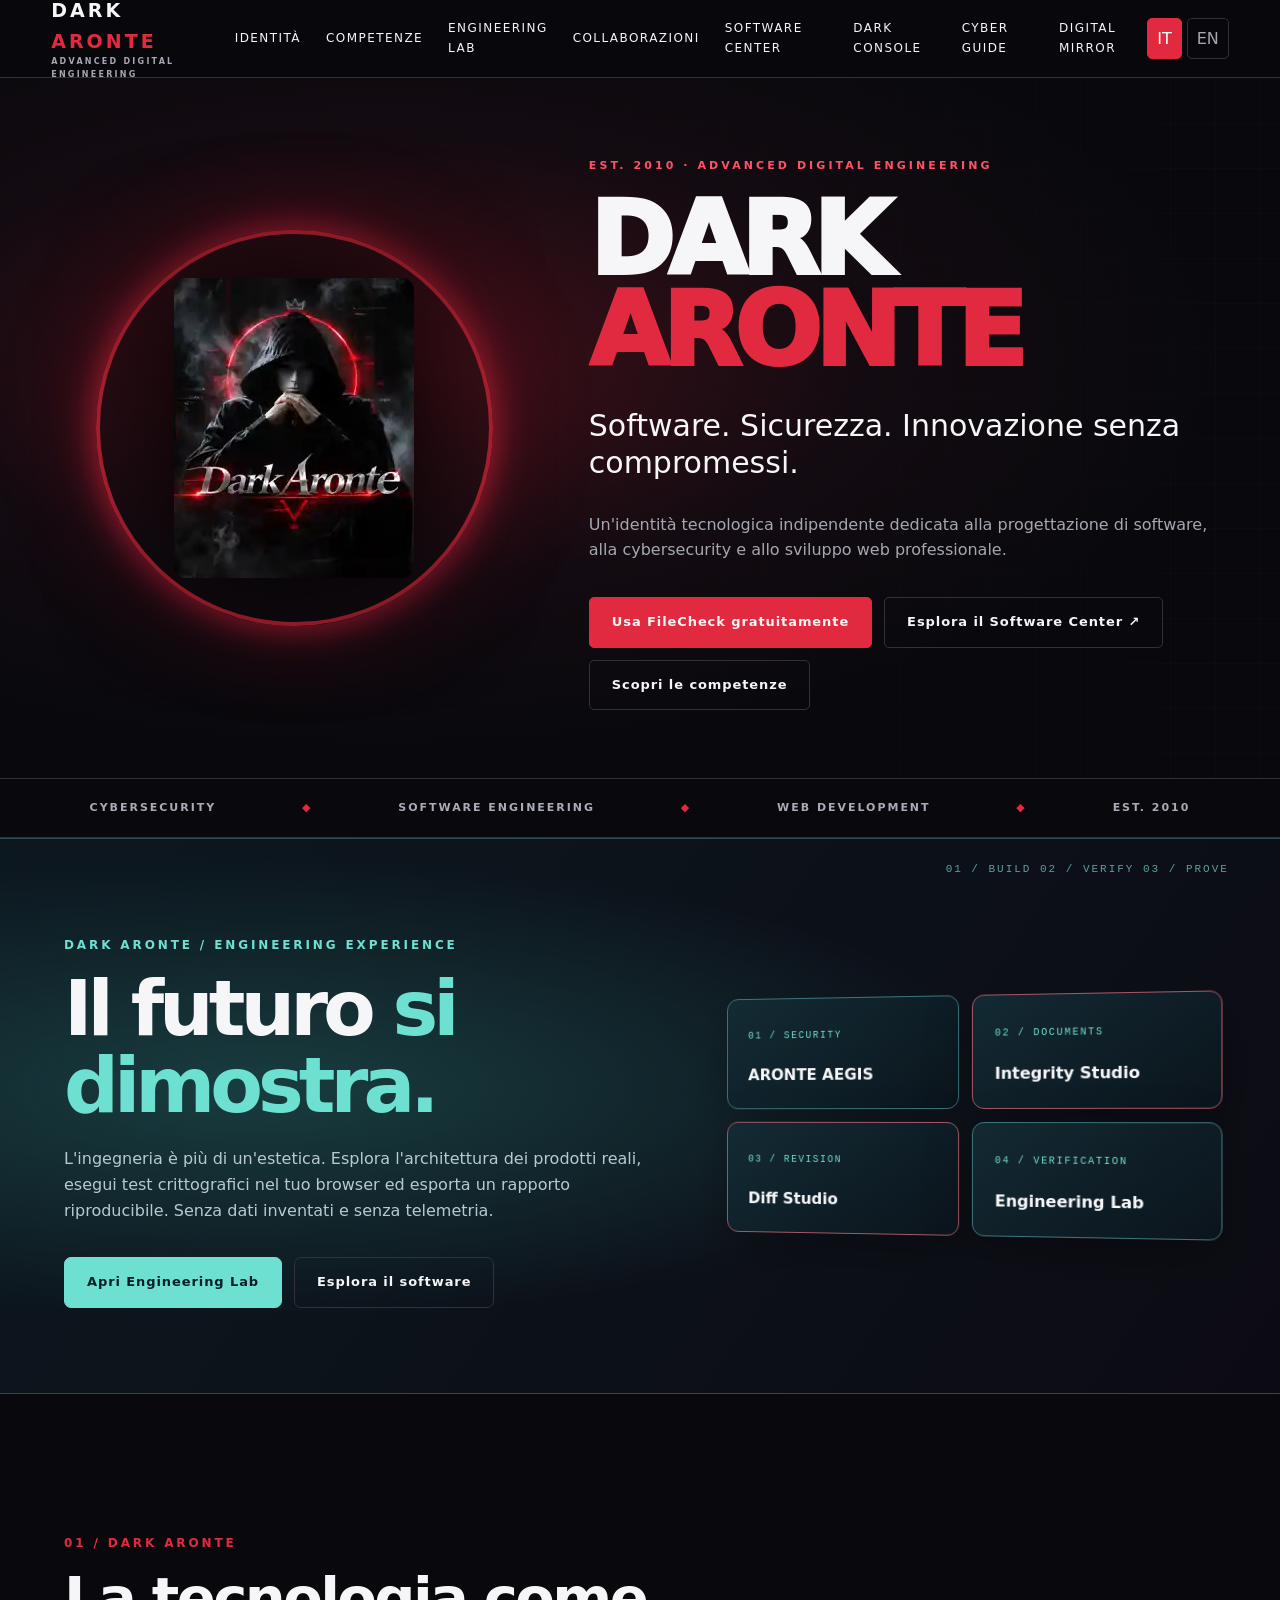
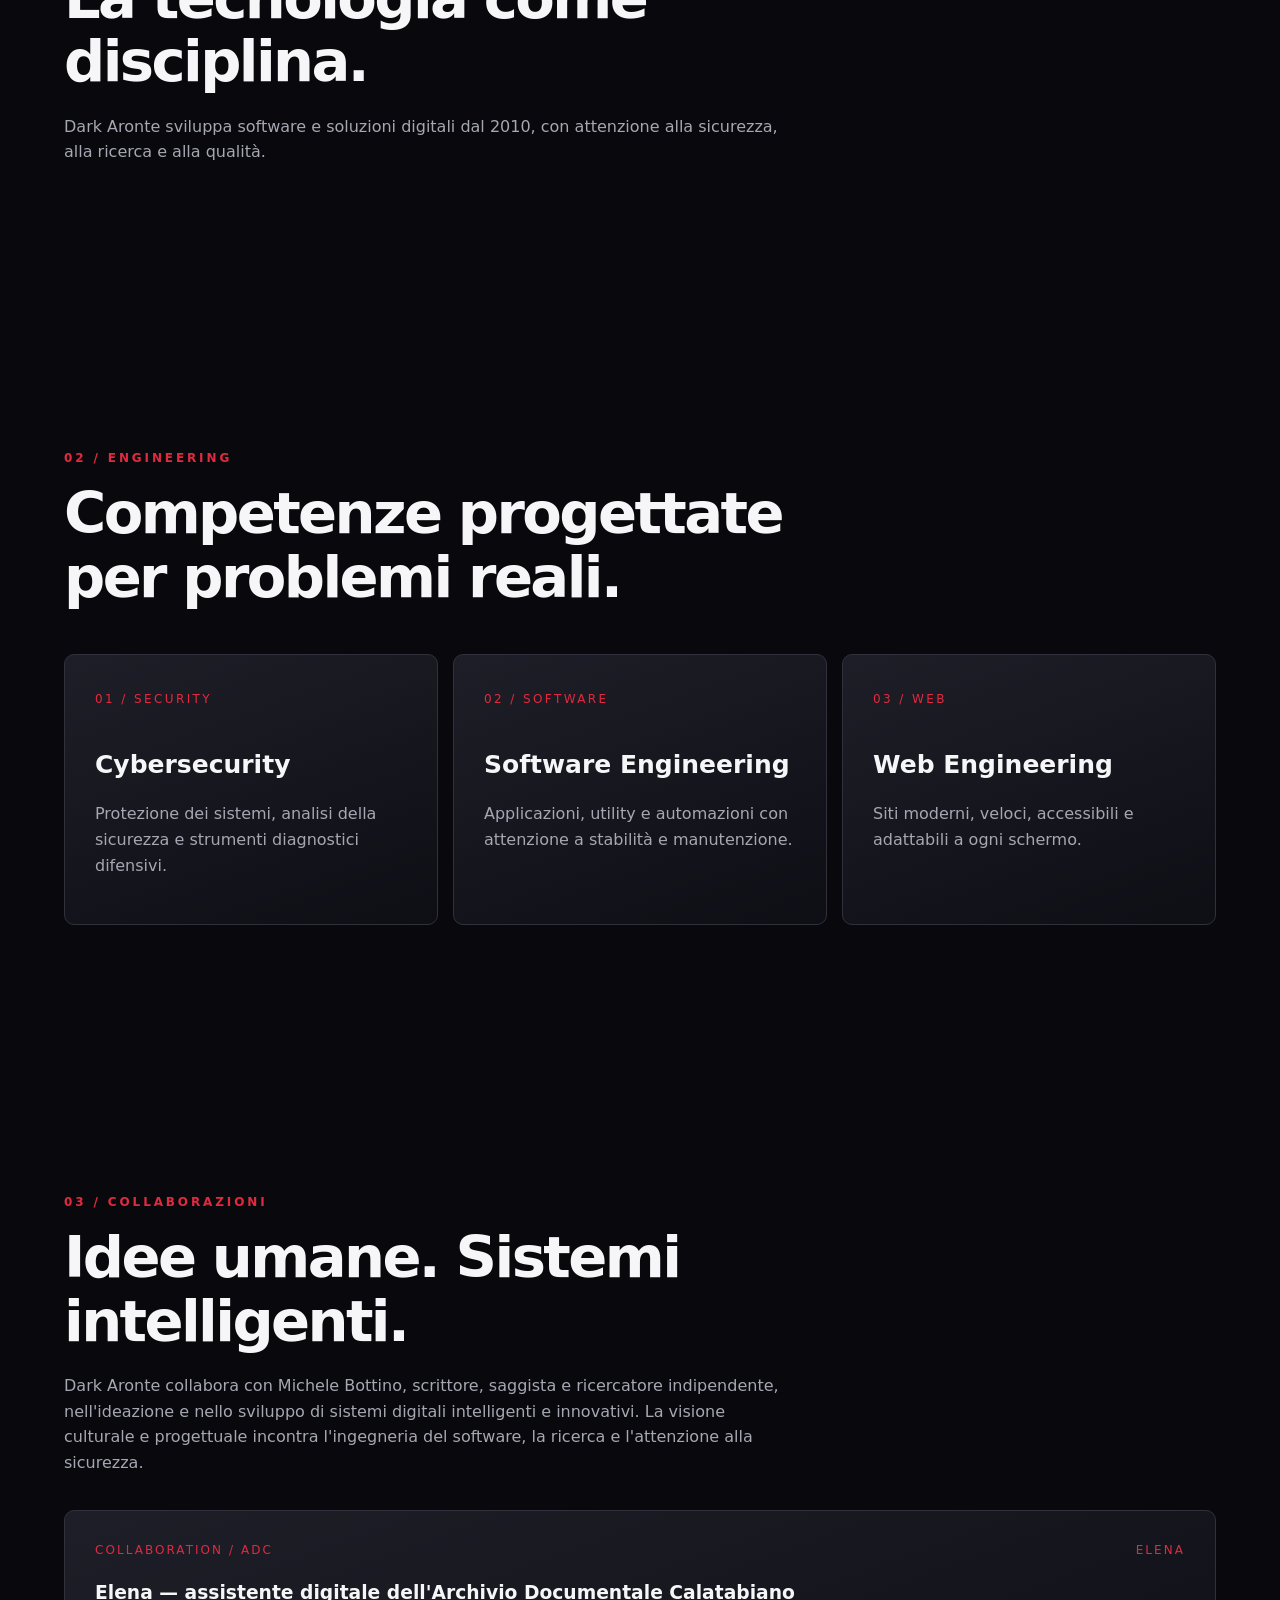
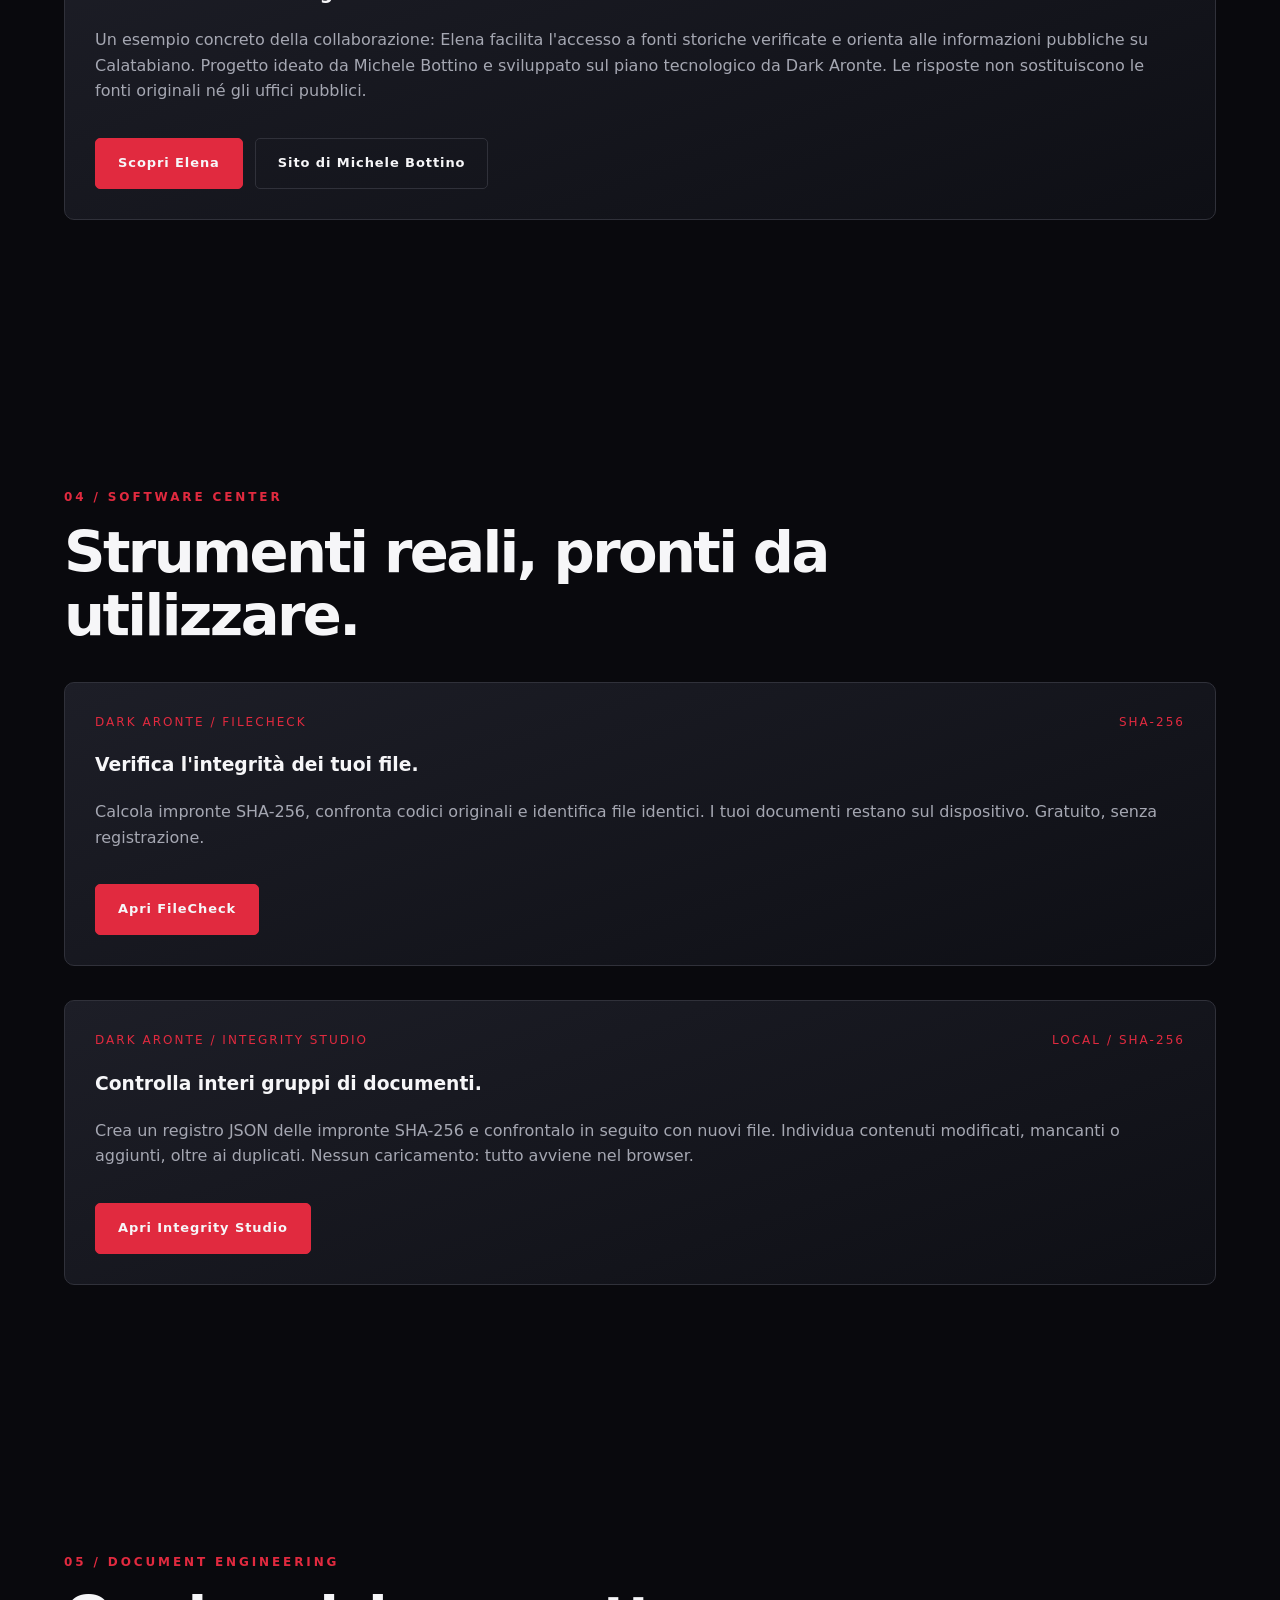
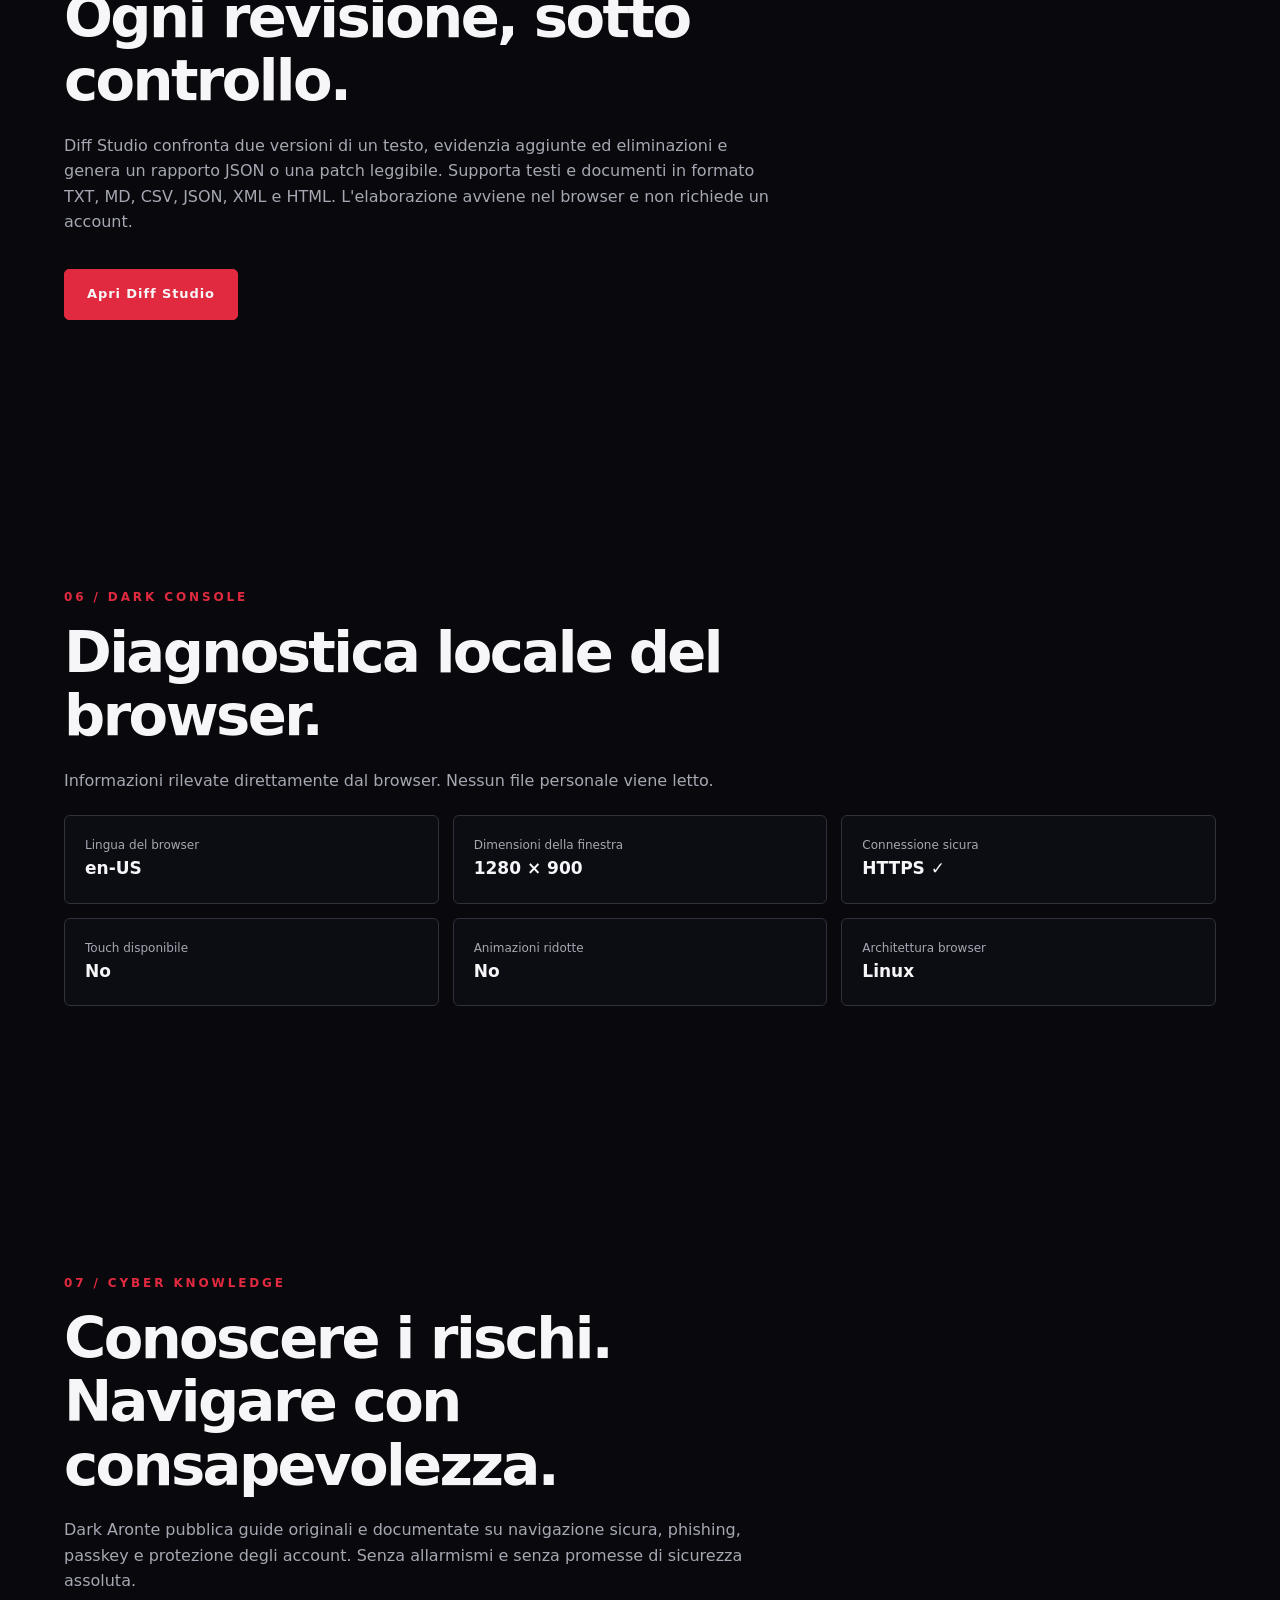
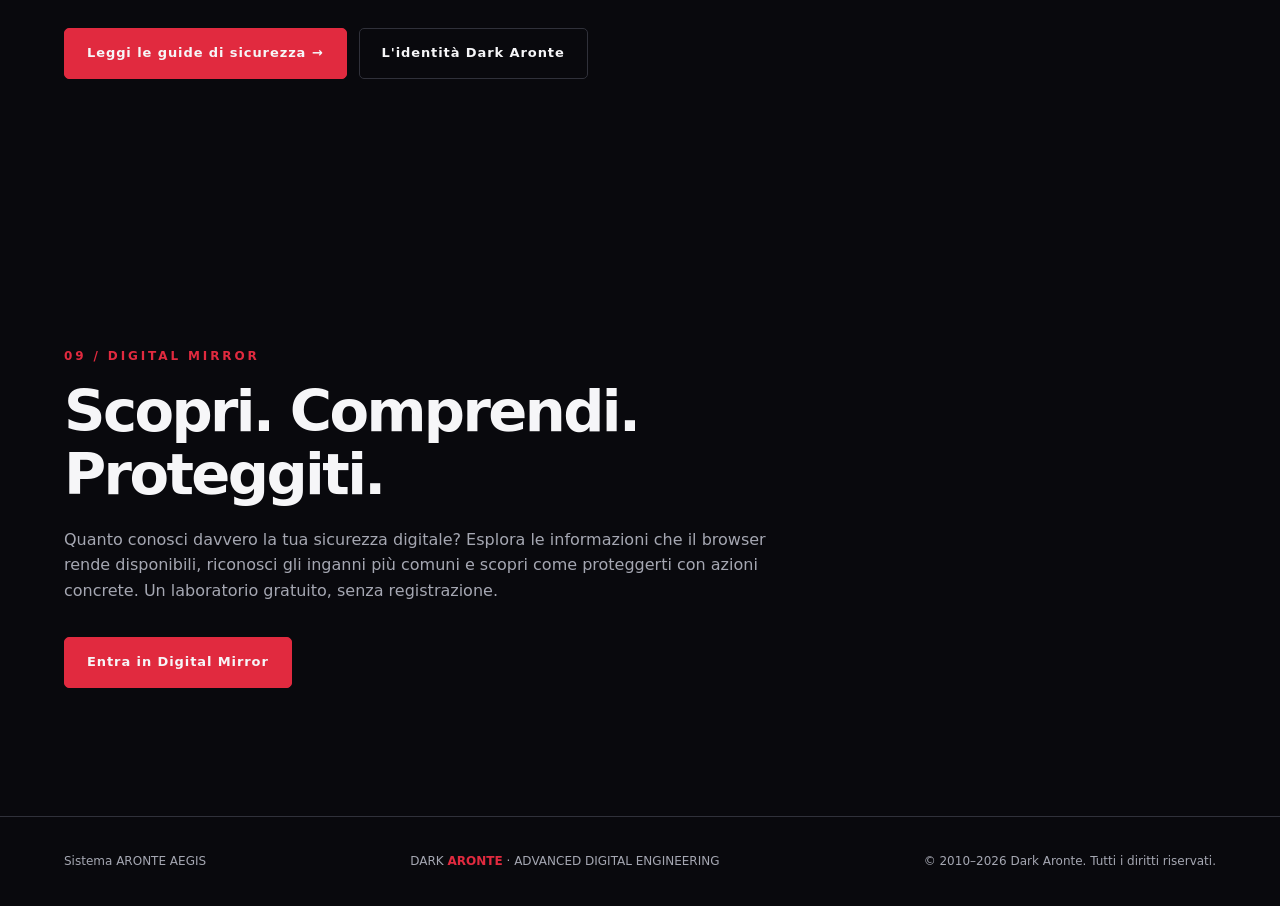
==== commit 922066d5: "Preserve bilingual Engineering Lab typography" ====
--- a/index.html
+++ b/index.html
@@ -1,8 +1,8 @@
 <!doctype html>
-<html lang="it"><head><link rel="icon" type="image/svg+xml" href="/aegis/aegis.svg"><meta http-equiv="Content-Security-Policy" content="default-src 'none'; script-src 'self' 'sha256-FFxravazZUFhQh6T+XqJWDVdkBMXFv3eqSHBT2bgrII='; style-src 'self' 'sha256-FxQnKLrqKEX7ezgto4LdV69B1zW4j/VpXT1R4lzdFbY='; style-src-attr 'none'; img-src 'self' data:; font-src 'self' data:; connect-src 'none'; media-src 'self'; object-src 'none'; frame-src 'none'; base-uri 'self'; form-action 'self'; upgrade-insecure-requests"><meta charset="utf-8"><meta name="viewport" content="width=device-width,initial-scale=1"><meta name="theme-color" content="#09090d"><meta name="description" content="Dark Aronte — Cybersecurity, software development e web engineering."><title>Dark Aronte — Advanced Digital Engineering</title><style>
+<html lang="it"><head><link rel="icon" type="image/svg+xml" href="/aegis/aegis.svg"><meta http-equiv="Content-Security-Policy" content="default-src 'none'; script-src 'self' 'sha256-FFxravazZUFhQh6T+XqJWDVdkBMXFv3eqSHBT2bgrII='; style-src 'self' 'sha256-Rz46dpf2qM1Rc6NInwcWjr9mfvhxnH4ODIht2h0O+8k='; style-src-attr 'none'; img-src 'self' data:; font-src 'self' data:; connect-src 'none'; media-src 'self'; object-src 'none'; frame-src 'none'; base-uri 'self'; form-action 'self'; upgrade-insecure-requests"><meta charset="utf-8"><meta name="viewport" content="width=device-width,initial-scale=1"><meta name="theme-color" content="#09090d"><meta name="description" content="Dark Aronte — Cybersecurity, software development e web engineering."><title>Dark Aronte — Advanced Digital Engineering</title><style>
 :root{color-scheme:dark;--bg:#09090d;--pane:#13141a;--line:#30313a;--txt:#f6f6f8;--mute:#a5a7b2;--red:#e12a3f}*{box-sizing:border-box}html{scroll-behavior:smooth}body{margin:0;background:var(--bg);font:16px/1.6 system-ui,-apple-system,Segoe UI,Arial,sans-serif;color:var(--txt)}a{color:inherit;text-decoration:none}button{font:inherit;cursor:pointer}a:focus-visible,button:focus-visible{outline:3px solid #ff6f7e;outline-offset:4px}.skip{position:absolute;left:-999px}.skip:focus{left:1rem;top:1rem;z-index:99;background:white;color:black;padding:1rem}.head{height:78px;display:flex;align-items:center;justify-content:space-between;padding:0 max(4vw,18px);border-bottom:1px solid var(--line);background:#09090de8;position:sticky;top:0;z-index:20;backdrop-filter:blur(16px)}.logo{font-size:19px;letter-spacing:.16em;font-weight:900}.logo strong,.red{color:var(--red)}.logo small{display:block;font-size:8px;letter-spacing:.28em;color:var(--mute)}.nav{display:flex;gap:25px;align-items:center;font-size:12px;text-transform:uppercase;letter-spacing:.12em}.nav a:hover{color:var(--red)}.langs{display:flex;gap:5px}.langs button{border:1px solid var(--line);background:transparent;color:var(--mute);padding:7px 9px;border-radius:5px}.langs button.active{background:var(--red);color:white;border-color:var(--red)}#menu{display:none}.hero{min-height:700px;display:grid;grid-template-columns:minmax(280px,46%) 1fr;align-items:center;position:relative;overflow:hidden;background:radial-gradient(ellipse at 30% 40%,#431019 0%,#130b11 38%,transparent 66%)}.art{min-height:650px;display:flex;align-items:center;justify-content:center;position:relative}.art:before{content:"";width:66%;aspect-ratio:1;position:absolute;border:4px solid #b52232;border-radius:50%;box-shadow:0 0 35px #c3223b,0 0 100px #aa15274d}.art img{position:relative;z-index:2;max-width:76%;max-height:610px;object-fit:contain;filter:drop-shadow(0 0 60px #000);border-radius:12px}.hero-copy{padding:60px max(5vw,24px) 60px 0;z-index:3}.tag{color:#ff5267;font-size:11px;letter-spacing:.28em;font-weight:800}.hero h1{font-size:clamp(58px,8vw,130px);letter-spacing:-.065em;line-height:.89;margin:20px 0 27px;font-weight:950}.hero h1 span{display:block}.hero h1 span:last-child{color:var(--red)}.lead{font-size:clamp(20px,2.6vw,30px);line-height:1.25;max-width:650px}.muted{color:var(--mute)}.actions{display:flex;gap:12px;flex-wrap:wrap;margin-top:34px}.btn{display:inline-flex;justify-content:center;align-items:center;padding:14px 22px;border-radius:5px;font-size:13px;font-weight:800;letter-spacing:.07em;border:1px solid var(--line)}.btn.primary{background:var(--red);border-color:var(--red)}.btn:hover{transform:translateY(-2px)}.strip{border-block:1px solid var(--line);padding:20px 7%;display:flex;gap:24px;justify-content:space-between;flex-wrap:wrap;color:#a9abb6;font-size:11px;font-weight:800;letter-spacing:.18em}.strip b{color:var(--red)}.section{padding:clamp(70px,10vw,135px) max(5vw,24px);max-width:1500px;margin:auto}.over{color:var(--red);font-size:12px;letter-spacing:.24em;font-weight:900}.section h2{font-size:clamp(30px,4.5vw,60px);line-height:1.1;max-width:820px;margin:14px 0 20px;letter-spacing:-.045em}.section>p{max-width:720px}.cards{display:grid;grid-template-columns:repeat(3,minmax(0,1fr));gap:15px;margin-top:45px}.card,.panel{border:1px solid var(--line);background:linear-gradient(160deg,#1d1e27,#0e0f15);border-radius:10px;padding:30px;min-height:220px}.card .number{color:var(--red);font-size:12px;letter-spacing:.2em}.card h3{font-size:25px;margin:35px 0 10px}.card p{color:var(--mute)}.panel{margin-top:34px}.panel .top{font-size:12px;letter-spacing:.17em;color:var(--red);display:flex;justify-content:space-between;gap:10px}.empty{text-align:center;padding:50px 10px}.empty h3{font-size:28px}.empty p{color:var(--mute);max-width:600px;margin:auto}.empty .symbol{font-size:60px;color:var(--red)}.diag{display:grid;grid-template-columns:repeat(3,minmax(0,1fr));gap:14px;margin-top:22px}.diag div{background:#0b0d12;border:1px solid var(--line);border-radius:6px;padding:20px;min-width:0}.diag span{display:block;color:var(--mute);font-size:12px}.diag strong{font-size:17px;overflow-wrap:anywhere}.foot{border-top:1px solid var(--line);padding:35px max(5vw,24px);display:flex;justify-content:space-between;flex-wrap:wrap;gap:15px;color:var(--mute);font-size:12px}.reveal{animation:fade .8s ease both}@keyframes fade{from{opacity:0;transform:translateY(15px)}to{opacity:1;transform:none}}@media(max-width:960px){.nav{gap:10px}.hero{grid-template-columns:1fr}.art{min-height:420px}.art img{max-height:410px}.hero-copy{padding:10px 6% 65px}.cards{grid-template-columns:1fr}.diag{grid-template-columns:repeat(2,1fr)}}@media(max-width:1080px){.head{height:67px}.nav{position:absolute;top:66px;left:0;right:0;background:#101116;padding:20px;display:none;flex-direction:column;align-items:stretch}.nav.open{display:flex}#menu{display:block;border:1px solid var(--line);border-radius:5px;background:transparent;color:white;padding:5px 12px}.hero{min-height:auto}.art{min-height:320px}.art img{max-height:340px}.hero h1{font-size:clamp(58px,14vw,85px)}.section{padding:70px 20px}.strip{gap:12px;font-size:9px}.diag{grid-template-columns:1fr}.foot{flex-direction:column}}@media(prefers-reduced-motion:reduce){*,*:before,*:after{animation:none!important;scroll-behavior:auto!important;transition:none!important}}
 
-.lab-feature{position:relative;overflow:hidden;border-block:1px solid #2d4952;background:radial-gradient(ellipse at 20% 45%,#183d40 0,transparent 53%),linear-gradient(125deg,#0c1820,#0c0b13);padding:85px max(5vw,24px)}.lab-feature:after{content:'01 / BUILD    02 / VERIFY    03 / PROVE';position:absolute;right:4vw;top:24px;color:#78cfc7;font:11px ui-monospace,monospace;letter-spacing:.18em;opacity:.75}.lab-layout{max-width:1400px;margin:auto;display:grid;grid-template-columns:1.2fr 1fr;gap:50px;align-items:center}.lab-feature h2{font-size:clamp(38px,6vw,84px);line-height:1;letter-spacing:-.065em;margin:16px 0 22px}.lab-feature h2 span{color:#6de0d1}.lab-feature p{color:#b7cad2;max-width:610px}.lab-feature .over{color:#6de0d1}.lab-architecture{display:grid;grid-template-columns:1fr 1fr;gap:13px;transform:perspective(1050px) rotateY(-9deg);transform-origin:center}.lab-cell{border:1px solid #3b767a;border-radius:12px;padding:22px;background:linear-gradient(145deg,#132b34ee,#0a151dcc);box-shadow:0 17px 50px #0004}.lab-cell small{color:#72dfce;letter-spacing:.17em;font:10px ui-monospace,monospace}.lab-cell b{display:block;margin-top:17px;font-size:16px}.lab-cell:nth-child(2){border-color:#a45865}.lab-cell:nth-child(3){border-color:#a45865}.lab-feature .btn.primary{background:#6de0d1;color:#071d24;border-color:#6de0d1}.lab-feature .btn{border-radius:7px}.hero{isolation:isolate}.hero:after{content:'';position:absolute;inset:0;pointer-events:none;opacity:.12;background-image:linear-gradient(#63e1d220 1px,transparent 1px),linear-gradient(90deg,#63e1d220 1px,transparent 1px);background-size:45px 45px;mask-image:linear-gradient(90deg,transparent 25%,black 100%)}.card{transition:transform .2s,border-color .2s}.card:hover{transform:translateY(-4px);border-color:#8b4551}.btn:focus-visible{outline:3px solid #f4d28a;outline-offset:3px}@media(max-width:900px){.lab-layout{grid-template-columns:1fr}.lab-architecture{transform:none}}@media(max-width:500px){.lab-feature{padding:78px 19px 45px}.lab-architecture{gap:8px}.lab-cell{padding:14px}.lab-cell b{font-size:13px}}@media(prefers-reduced-motion:reduce){.card{transition:none!important}}
+.lab-feature{position:relative;overflow:hidden;border-block:1px solid #2d4952;background:radial-gradient(ellipse at 20% 45%,#183d40 0,transparent 53%),linear-gradient(125deg,#0c1820,#0c0b13);padding:85px max(5vw,24px)}.lab-feature:after{content:'01 / BUILD    02 / VERIFY    03 / PROVE';position:absolute;right:4vw;top:24px;color:#78cfc7;font:11px ui-monospace,monospace;letter-spacing:.18em;opacity:.75}.lab-layout{max-width:1400px;margin:auto;display:grid;grid-template-columns:1.2fr 1fr;gap:50px;align-items:center}.lab-feature h2{font-size:clamp(38px,6vw,84px);line-height:1;letter-spacing:-.065em;margin:16px 0 22px}.lab-feature h2 span:last-child{color:#6de0d1}.lab-feature p{color:#b7cad2;max-width:610px}.lab-feature .over{color:#6de0d1}.lab-architecture{display:grid;grid-template-columns:1fr 1fr;gap:13px;transform:perspective(1050px) rotateY(-9deg);transform-origin:center}.lab-cell{border:1px solid #3b767a;border-radius:12px;padding:22px;background:linear-gradient(145deg,#132b34ee,#0a151dcc);box-shadow:0 17px 50px #0004}.lab-cell small{color:#72dfce;letter-spacing:.17em;font:10px ui-monospace,monospace}.lab-cell b{display:block;margin-top:17px;font-size:16px}.lab-cell:nth-child(2){border-color:#a45865}.lab-cell:nth-child(3){border-color:#a45865}.lab-feature .btn.primary{background:#6de0d1;color:#071d24;border-color:#6de0d1}.lab-feature .btn{border-radius:7px}.hero{isolation:isolate}.hero:after{content:'';position:absolute;inset:0;pointer-events:none;opacity:.12;background-image:linear-gradient(#63e1d220 1px,transparent 1px),linear-gradient(90deg,#63e1d220 1px,transparent 1px);background-size:45px 45px;mask-image:linear-gradient(90deg,transparent 25%,black 100%)}.card{transition:transform .2s,border-color .2s}.card:hover{transform:translateY(-4px);border-color:#8b4551}.btn:focus-visible{outline:3px solid #f4d28a;outline-offset:3px}@media(max-width:900px){.lab-layout{grid-template-columns:1fr}.lab-architecture{transform:none}}@media(max-width:500px){.lab-feature{padding:78px 19px 45px}.lab-architecture{gap:8px}.lab-cell{padding:14px}.lab-cell b{font-size:13px}}@media(prefers-reduced-motion:reduce){.card{transition:none!important}}
 </style><link rel="canonical" href="https://dark-aronte.github.io/">
 <meta property="og:type" content="website">
 <meta property="og:site_name" content="Dark Aronte">
@@ -19,7 +19,7 @@
 <main id="main"><section class="hero" id="top"><div class="art"><img src="assets/dark-aronte.webp" alt="Dark Aronte: figura anonima con cappuccio e maschera, su uno sfondo rosso" width="240" height="300"></div><div class="hero-copy reveal"><p class="tag">EST. 2010 · ADVANCED DIGITAL ENGINEERING</p><h1><span>DARK</span><span>ARONTE</span></h1><p class="lead" data-it="Software. Sicurezza. Innovazione senza compromessi." data-en="Software. Security. Innovation without compromise.">Software. Sicurezza. Innovazione senza compromessi.</p><p class="muted" data-it="Un'identità tecnologica indipendente dedicata alla progettazione di software, alla cybersecurity e allo sviluppo web professionale." data-en="An independent technology identity focused on software engineering, cybersecurity and professional web development.">Un'identità tecnologica indipendente dedicata alla progettazione di software, alla cybersecurity e allo sviluppo web professionale.</p><div class="actions"><a class="btn primary" href="/filecheck.html" data-it="Usa FileCheck gratuitamente" data-en="Use FileCheck for free">Usa FileCheck gratuitamente</a><a class="btn" href="#software" data-it="Esplora il Software Center ↗" data-en="Explore Software Center ↗">Esplora il Software Center ↗</a><a class="btn" href="#services" data-it="Scopri le competenze" data-en="Explore expertise">Scopri le competenze</a></div></div></section>
 <div class="strip"><span>CYBERSECURITY</span><b>◆</b><span>SOFTWARE ENGINEERING</span><b>◆</b><span>WEB DEVELOPMENT</span><b>◆</b><span>EST. 2010</span></div>
 <section class="lab-feature" id="engineering-lab" aria-labelledby="lab-title"><div class="lab-layout"><div>
-<p class="over">DARK ARONTE / ENGINEERING EXPERIENCE</p><h2 id="lab-title" data-it="Il futuro si dimostra." data-en="The future is proven.">Il futuro si <span>dimostra.</span></h2>
+<p class="over">DARK ARONTE / ENGINEERING EXPERIENCE</p><h2 id="lab-title"><span data-it="Il futuro" data-en="The future">Il futuro</span> <span data-it="si dimostra." data-en="is proven.">si dimostra.</span></h2>
 <p data-it="L'ingegneria è più di un'estetica. Esplora l'architettura dei prodotti reali, esegui test crittografici nel tuo browser ed esporta un rapporto riproducibile. Senza dati inventati e senza telemetria." data-en="Engineering goes beyond aesthetics. Explore the architecture of real products, run cryptographic tests in your own browser and export reproducible evidence. No invented metrics and no telemetry.">L'ingegneria è più di un'estetica. Esplora l'architettura dei prodotti reali, esegui test crittografici nel tuo browser ed esporta un rapporto riproducibile. Senza dati inventati e senza telemetria.</p>
 <div class="actions"><a class="btn primary" href="/engineering-lab.html" data-it="Apri Engineering Lab" data-en="Open Engineering Lab">Apri Engineering Lab</a><a class="btn" href="#software" data-it="Esplora il software" data-en="Explore software">Esplora il software</a></div>
 </div><div class="lab-architecture" aria-label="Software architecture"><div class="lab-cell"><small>01 / SECURITY</small><b>ARONTE AEGIS</b></div><div class="lab-cell"><small>02 / DOCUMENTS</small><b>Integrity Studio</b></div><div class="lab-cell"><small>03 / REVISION</small><b>Diff Studio</b></div><div class="lab-cell"><small>04 / VERIFICATION</small><b>Engineering Lab</b></div></div></div></section>
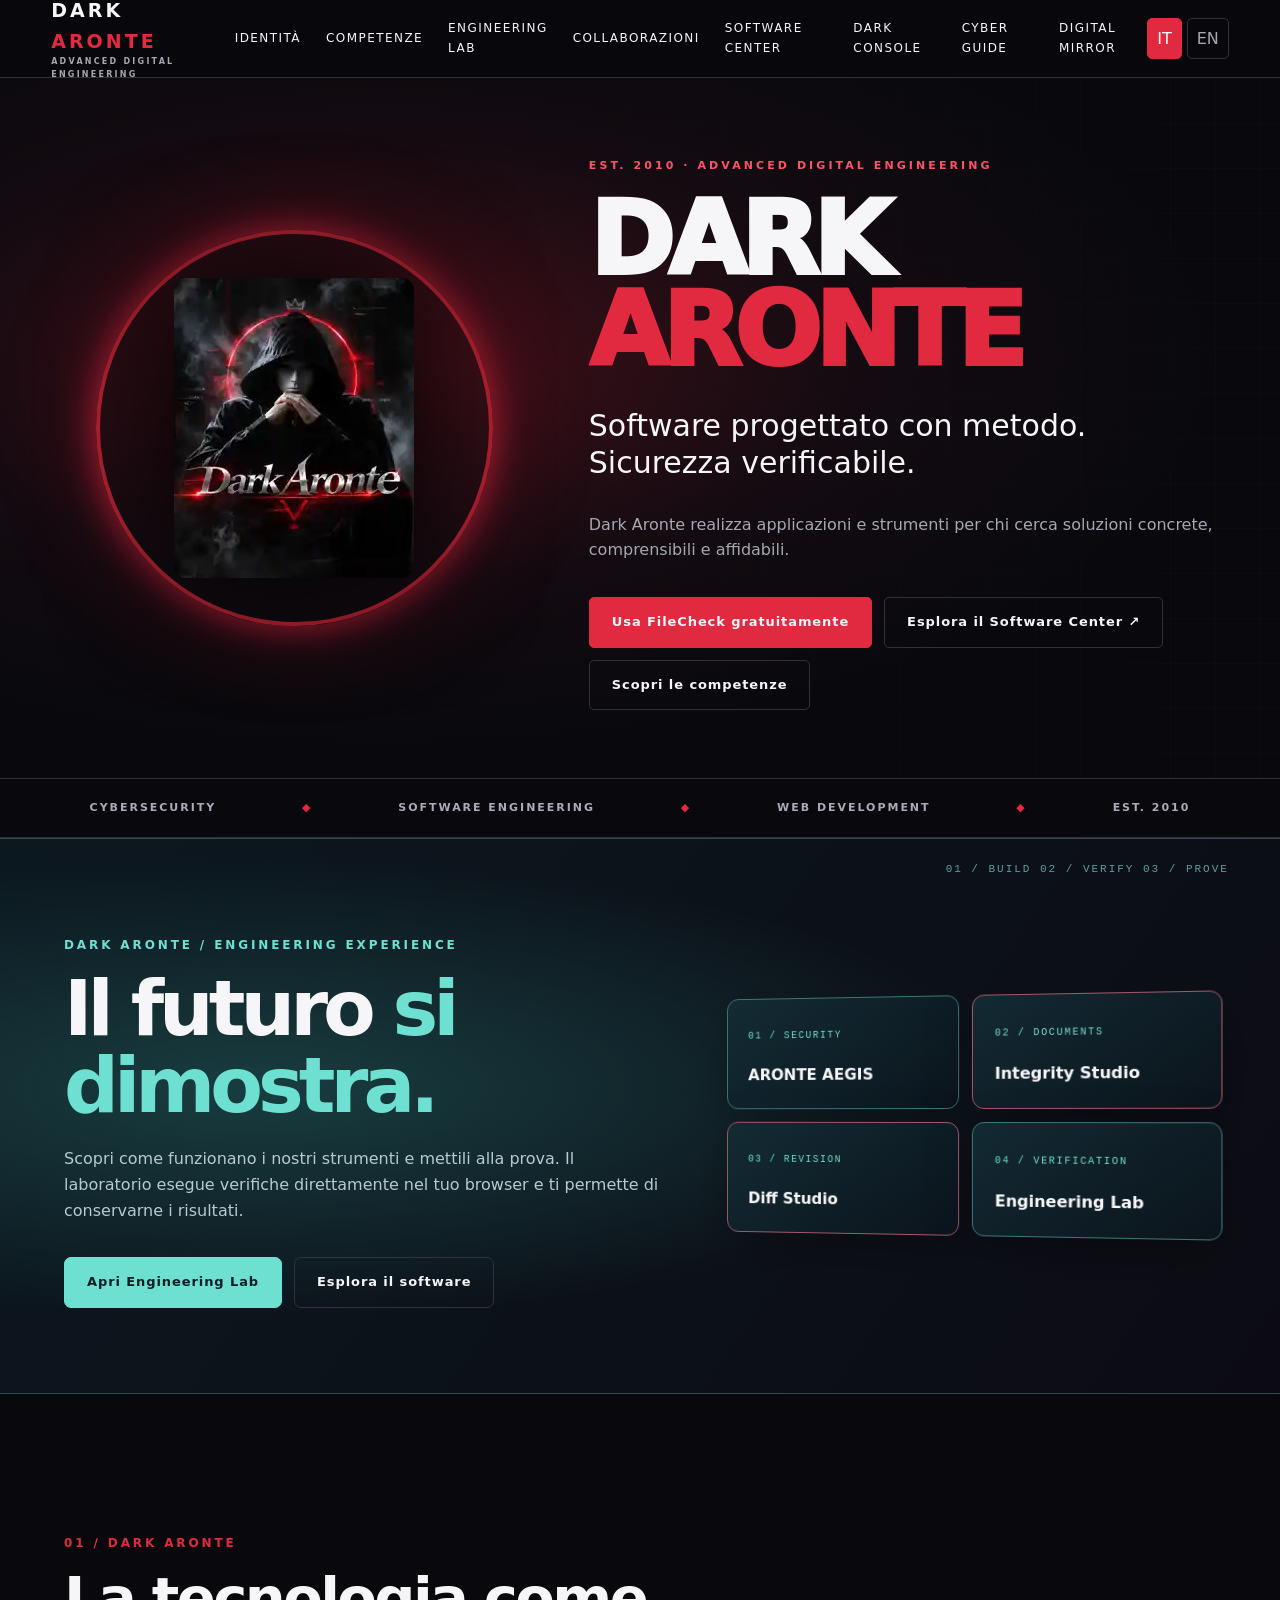
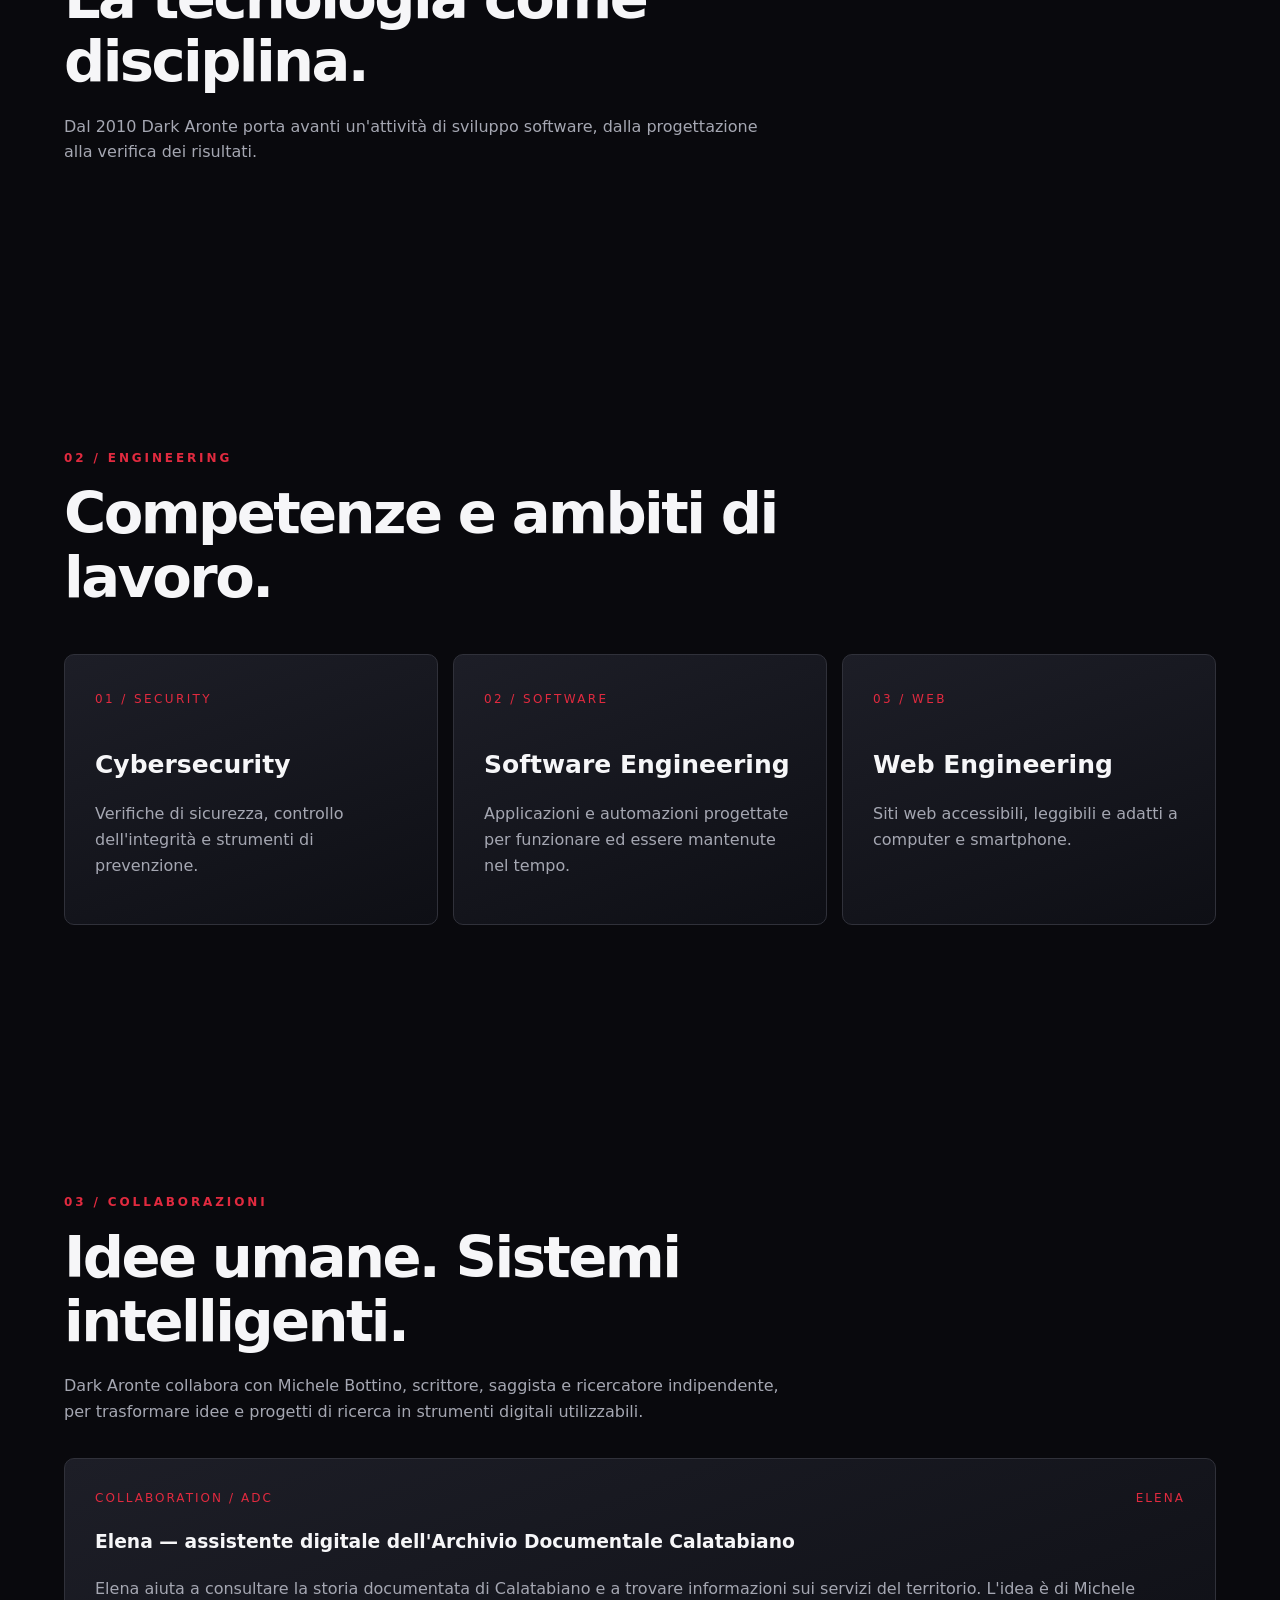
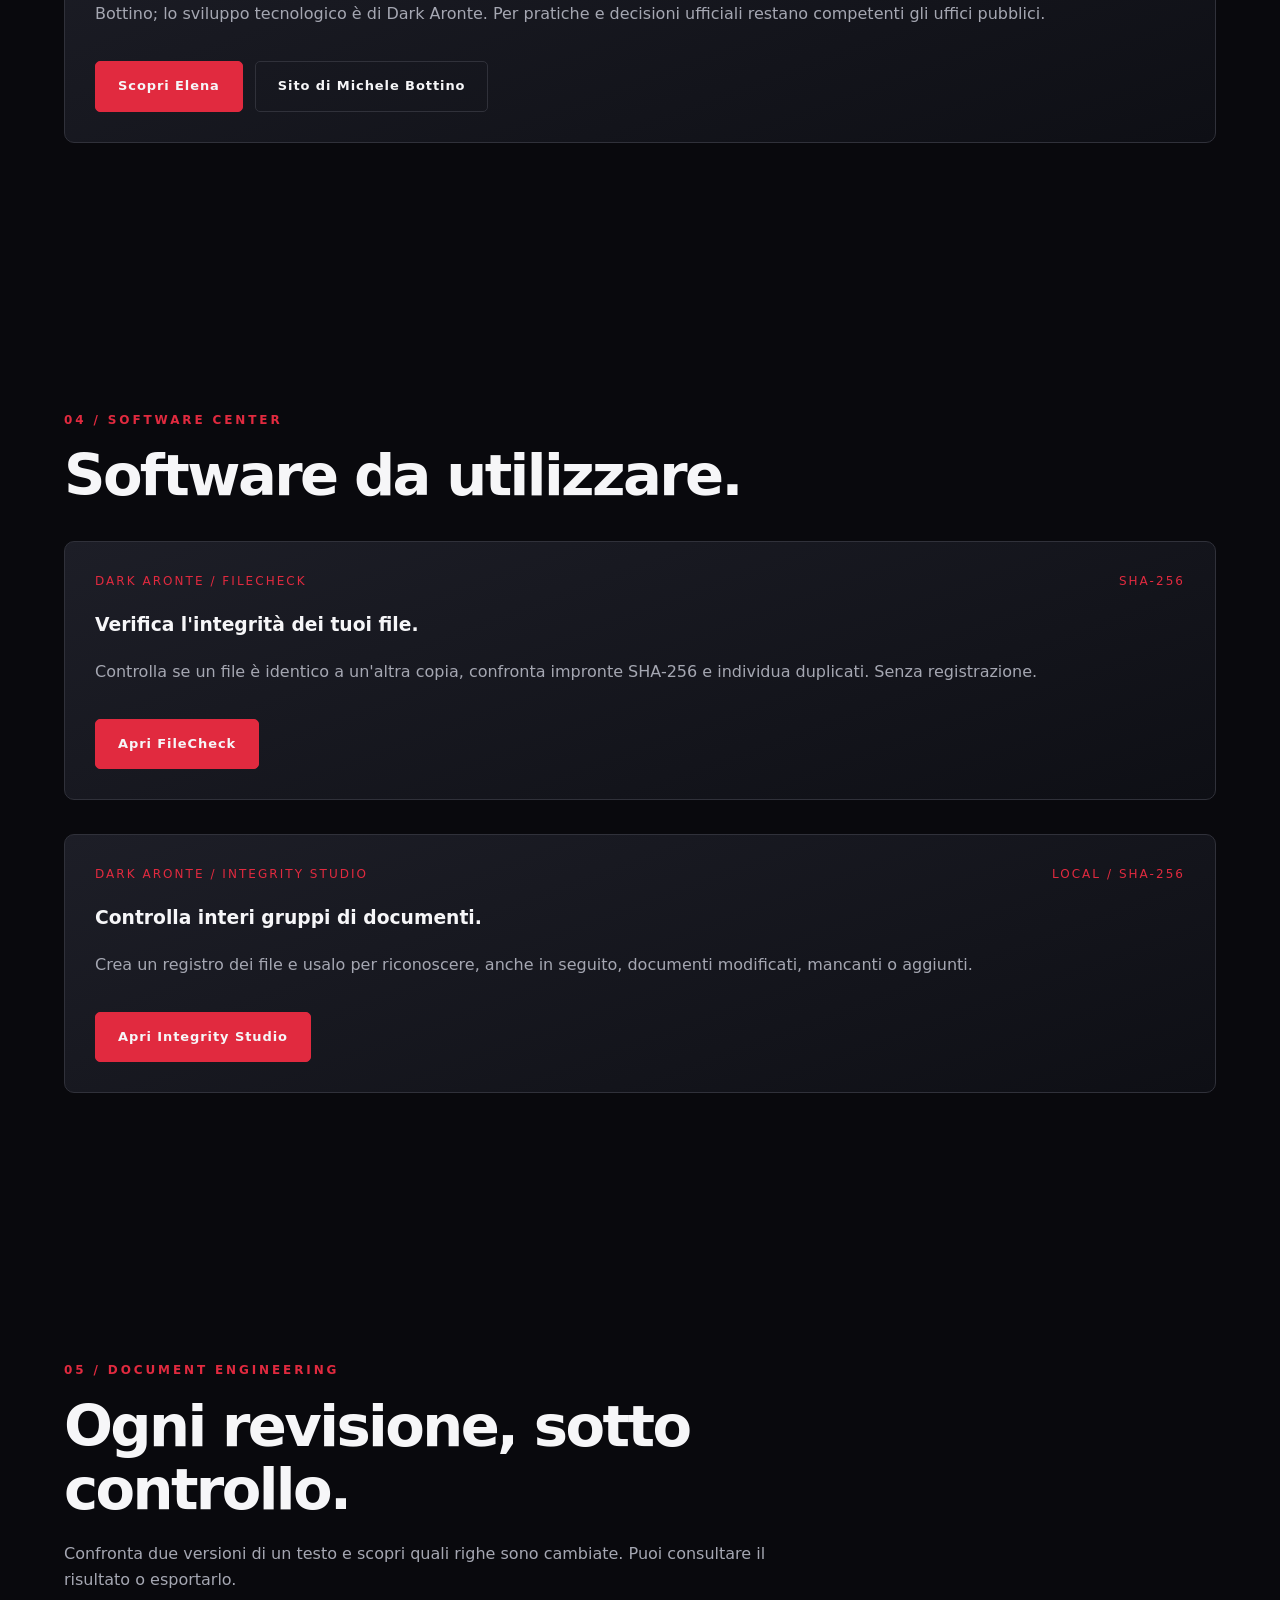
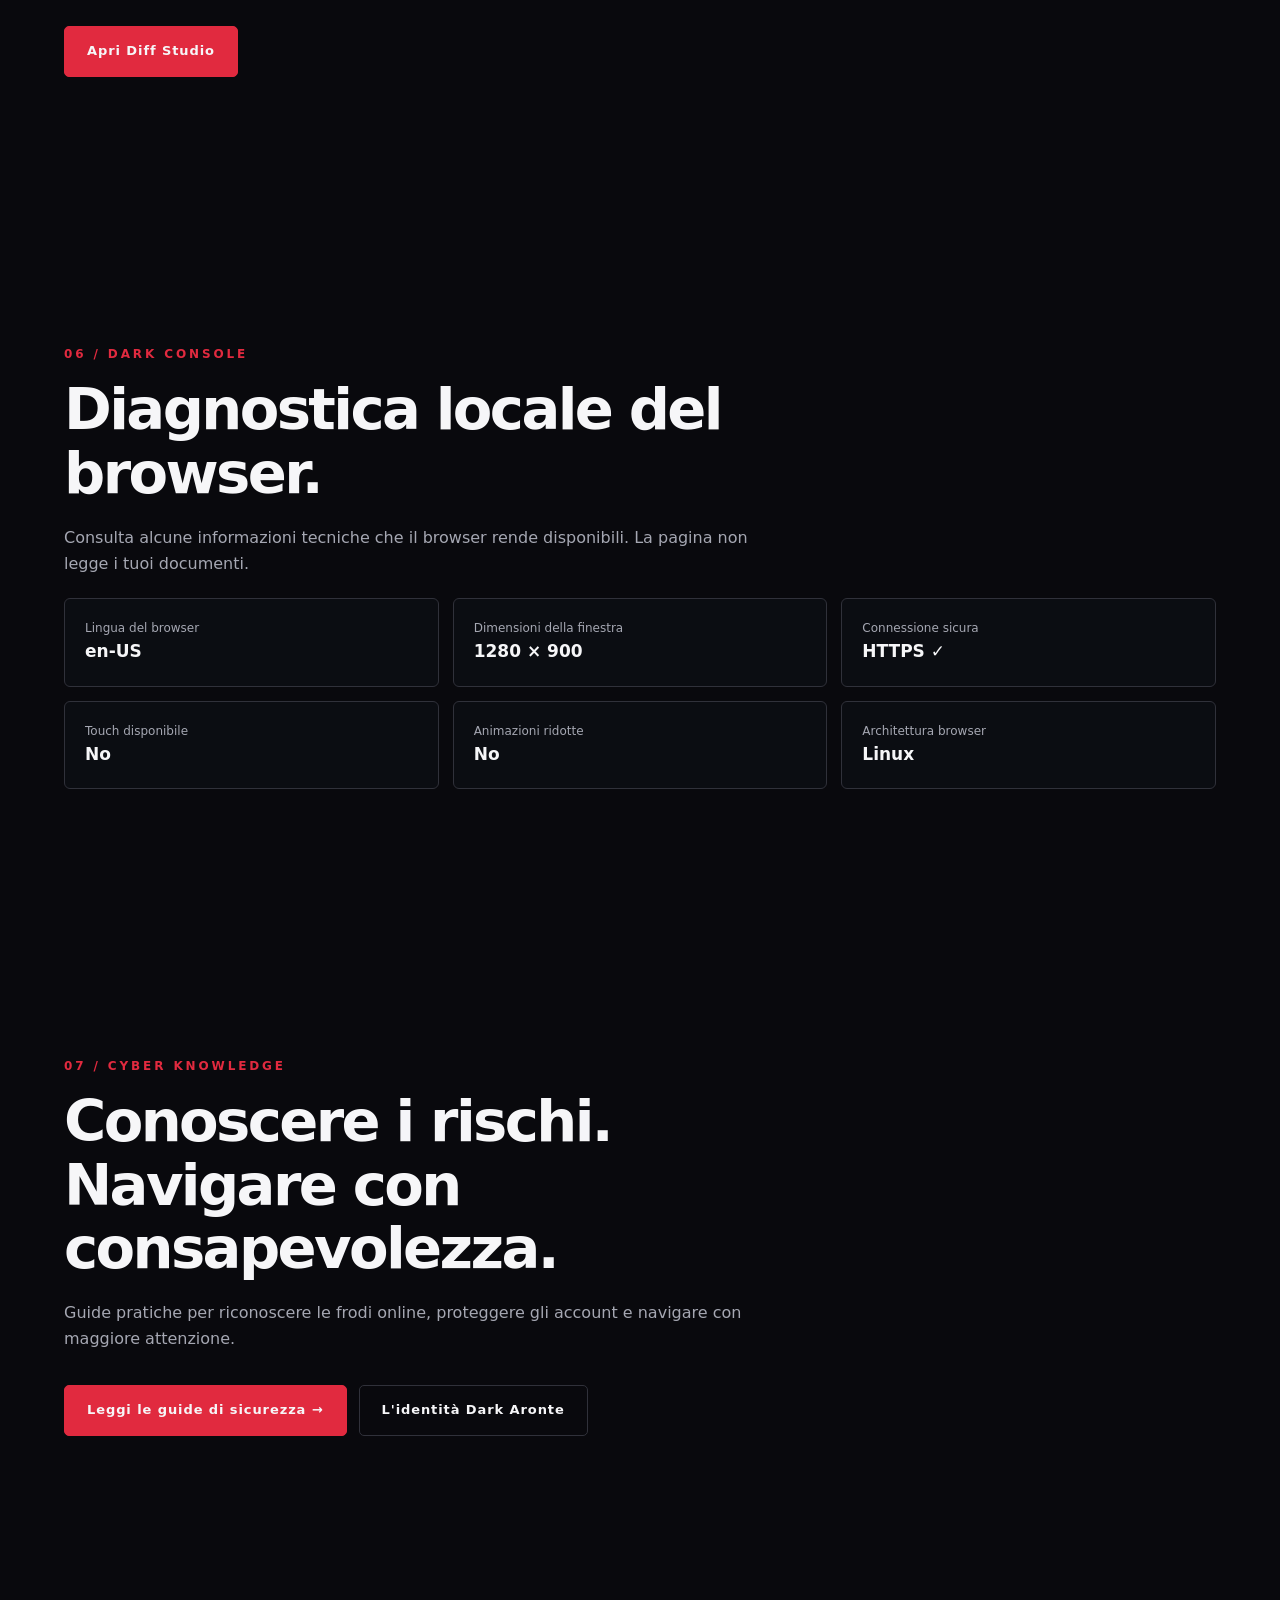
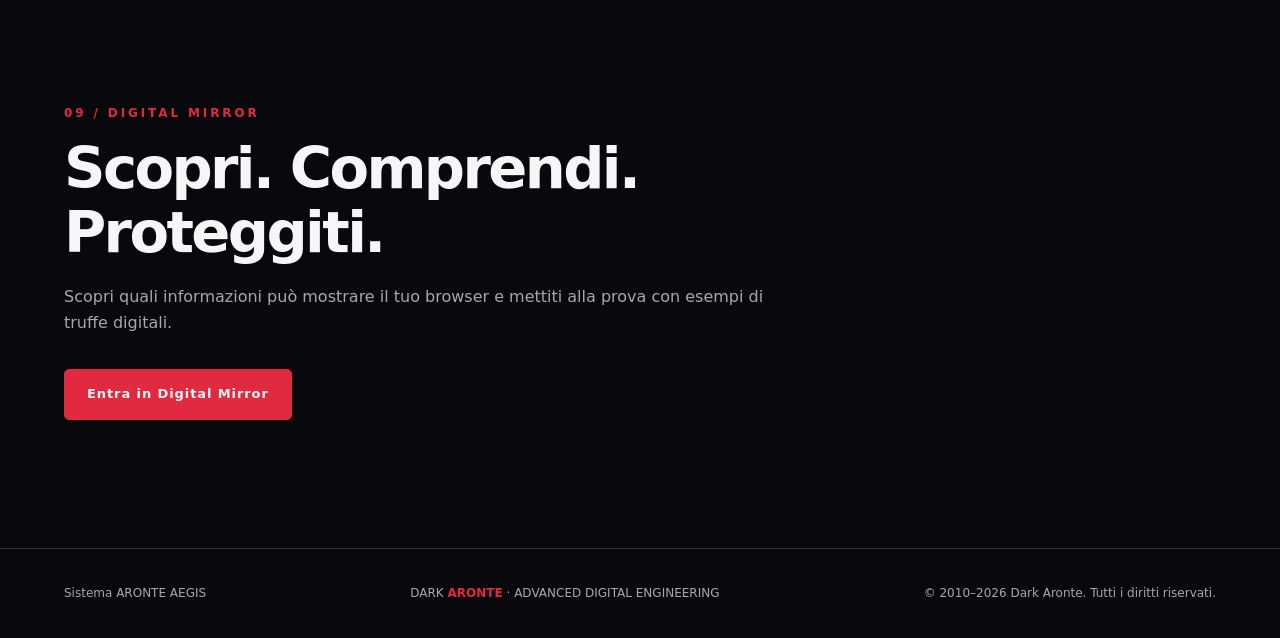
==== commit 01d9f4f6: "Revise public site copy for clarity and natural language" ====
--- a/index.html
+++ b/index.html
@@ -16,43 +16,43 @@
 </head><body>
 <a href="#main" class="skip" data-it="Vai al contenuto" data-en="Skip to content">Vai al contenuto</a>
 <header class="head"><link rel="icon" type="image/svg+xml" href="/aegis/aegis.svg"><a class="logo" href="#top">DARK <strong>ARONTE</strong><small>ADVANCED DIGITAL ENGINEERING</small></a><button id="menu" aria-expanded="false" aria-controls="nav" aria-label="Menu">☰</button><nav class="nav" id="nav"><a href="#identity" data-it="Identità" data-en="Identity">Identità</a><a href="#services" data-it="Competenze" data-en="Expertise">Competenze</a><a href="/engineering-lab.html" data-it="Engineering Lab" data-en="Engineering Lab">Engineering Lab</a><a href="#collaboration" data-it="Collaborazioni" data-en="Collaborations">Collaborazioni</a><a href="#software">Software Center</a><a href="#console">Dark Console</a><a href="/guide/">Cyber Guide</a><a href="/digital-mirror.html">Digital Mirror</a></nav><div class="langs"><button data-switch="it" class="active" aria-pressed="true">IT</button><button data-switch="en" aria-pressed="false">EN</button></div></header>
-<main id="main"><section class="hero" id="top"><div class="art"><img src="assets/dark-aronte.webp" alt="Dark Aronte: figura anonima con cappuccio e maschera, su uno sfondo rosso" width="240" height="300"></div><div class="hero-copy reveal"><p class="tag">EST. 2010 · ADVANCED DIGITAL ENGINEERING</p><h1><span>DARK</span><span>ARONTE</span></h1><p class="lead" data-it="Software. Sicurezza. Innovazione senza compromessi." data-en="Software. Security. Innovation without compromise.">Software. Sicurezza. Innovazione senza compromessi.</p><p class="muted" data-it="Un'identità tecnologica indipendente dedicata alla progettazione di software, alla cybersecurity e allo sviluppo web professionale." data-en="An independent technology identity focused on software engineering, cybersecurity and professional web development.">Un'identità tecnologica indipendente dedicata alla progettazione di software, alla cybersecurity e allo sviluppo web professionale.</p><div class="actions"><a class="btn primary" href="/filecheck.html" data-it="Usa FileCheck gratuitamente" data-en="Use FileCheck for free">Usa FileCheck gratuitamente</a><a class="btn" href="#software" data-it="Esplora il Software Center ↗" data-en="Explore Software Center ↗">Esplora il Software Center ↗</a><a class="btn" href="#services" data-it="Scopri le competenze" data-en="Explore expertise">Scopri le competenze</a></div></div></section>
+<main id="main"><section class="hero" id="top"><div class="art"><img src="assets/dark-aronte.webp" alt="Dark Aronte: figura anonima con cappuccio e maschera, su uno sfondo rosso" width="240" height="300"></div><div class="hero-copy reveal"><p class="tag">EST. 2010 · ADVANCED DIGITAL ENGINEERING</p><h1><span>DARK</span><span>ARONTE</span></h1><p class="lead" data-it="Software progettato con metodo. Sicurezza verificabile." data-en="Software built with purpose. Security you can verify.">Software progettato con metodo. Sicurezza verificabile.</p><p class="muted" data-it="Dark Aronte realizza applicazioni e strumenti per chi cerca soluzioni concrete, comprensibili e affidabili." data-en="Dark Aronte builds practical software and digital tools with clarity, reliability and security in mind.">Dark Aronte realizza applicazioni e strumenti per chi cerca soluzioni concrete, comprensibili e affidabili.</p><div class="actions"><a class="btn primary" href="/filecheck.html" data-it="Usa FileCheck gratuitamente" data-en="Use FileCheck for free">Usa FileCheck gratuitamente</a><a class="btn" href="#software" data-it="Esplora il Software Center ↗" data-en="Explore Software Center ↗">Esplora il Software Center ↗</a><a class="btn" href="#services" data-it="Scopri le competenze" data-en="Explore expertise">Scopri le competenze</a></div></div></section>
 <div class="strip"><span>CYBERSECURITY</span><b>◆</b><span>SOFTWARE ENGINEERING</span><b>◆</b><span>WEB DEVELOPMENT</span><b>◆</b><span>EST. 2010</span></div>
 <section class="lab-feature" id="engineering-lab" aria-labelledby="lab-title"><div class="lab-layout"><div>
 <p class="over">DARK ARONTE / ENGINEERING EXPERIENCE</p><h2 id="lab-title"><span data-it="Il futuro" data-en="The future">Il futuro</span> <span data-it="si dimostra." data-en="is proven.">si dimostra.</span></h2>
-<p data-it="L'ingegneria è più di un'estetica. Esplora l'architettura dei prodotti reali, esegui test crittografici nel tuo browser ed esporta un rapporto riproducibile. Senza dati inventati e senza telemetria." data-en="Engineering goes beyond aesthetics. Explore the architecture of real products, run cryptographic tests in your own browser and export reproducible evidence. No invented metrics and no telemetry.">L'ingegneria è più di un'estetica. Esplora l'architettura dei prodotti reali, esegui test crittografici nel tuo browser ed esporta un rapporto riproducibile. Senza dati inventati e senza telemetria.</p>
+<p data-it="Scopri come funzionano i nostri strumenti e mettili alla prova. Il laboratorio esegue verifiche direttamente nel tuo browser e ti permette di conservarne i risultati." data-en="Explore how our tools work and try them yourself. The lab runs checks in your browser and lets you save the results.">Scopri come funzionano i nostri strumenti e mettili alla prova. Il laboratorio esegue verifiche direttamente nel tuo browser e ti permette di conservarne i risultati.</p>
 <div class="actions"><a class="btn primary" href="/engineering-lab.html" data-it="Apri Engineering Lab" data-en="Open Engineering Lab">Apri Engineering Lab</a><a class="btn" href="#software" data-it="Esplora il software" data-en="Explore software">Esplora il software</a></div>
 </div><div class="lab-architecture" aria-label="Software architecture"><div class="lab-cell"><small>01 / SECURITY</small><b>ARONTE AEGIS</b></div><div class="lab-cell"><small>02 / DOCUMENTS</small><b>Integrity Studio</b></div><div class="lab-cell"><small>03 / REVISION</small><b>Diff Studio</b></div><div class="lab-cell"><small>04 / VERIFICATION</small><b>Engineering Lab</b></div></div></div></section>
-<section id="identity" class="section"><p class="over">01 / DARK ARONTE</p><h2 data-it="La tecnologia come disciplina." data-en="Technology as a discipline.">La tecnologia come disciplina.</h2><p class="muted" data-it="Dark Aronte sviluppa software e soluzioni digitali dal 2010, con attenzione alla sicurezza, alla ricerca e alla qualit&agrave;." data-en="Dark Aronte has been developing software and digital solutions since 2010. An independent project combining expertise, innovation and a focus on security.">Dark Aronte sviluppa software e soluzioni digitali dal 2010, con attenzione alla sicurezza, alla ricerca e alla qualit&agrave;.</p></section>
-<section id="services" class="section"><p class="over">02 / ENGINEERING</p><h2 data-it="Competenze progettate per problemi reali." data-en="Engineering for real-world problems.">Competenze progettate per problemi reali.</h2><div class="cards"><article class="card"><span class="number">01 / SECURITY</span><h3>Cybersecurity</h3><p data-it="Protezione dei sistemi, analisi della sicurezza e strumenti diagnostici difensivi." data-en="System protection, security assessment and defensive diagnostic tools.">Protezione dei sistemi, analisi della sicurezza e strumenti diagnostici difensivi.</p></article><article class="card"><span class="number">02 / SOFTWARE</span><h3>Software Engineering</h3><p data-it="Applicazioni, utility e automazioni con attenzione a stabilità e manutenzione." data-en="Applications, utilities and automation with a focus on reliability and maintainability.">Applicazioni, utility e automazioni con attenzione a stabilità e manutenzione.</p></article><article class="card"><span class="number">03 / WEB</span><h3>Web Engineering</h3><p data-it="Siti moderni, veloci, accessibili e adattabili a ogni schermo." data-en="Modern, fast, accessible websites adapted to different screen sizes.">Siti moderni, veloci, accessibili e adattabili a ogni schermo.</p></article></div></section>
+<section id="identity" class="section"><p class="over">01 / DARK ARONTE</p><h2 data-it="La tecnologia come disciplina." data-en="Technology as a discipline.">La tecnologia come disciplina.</h2><p class="muted" data-it="Dal 2010 Dark Aronte porta avanti un'attività di sviluppo software, dalla progettazione alla verifica dei risultati." data-en="Since 2010, Dark Aronte has worked on software development, from initial design to testing.">Dal 2010 Dark Aronte porta avanti un'attività di sviluppo software, dalla progettazione alla verifica dei risultati.</p></section>
+<section id="services" class="section"><p class="over">02 / ENGINEERING</p><h2 data-it="Competenze e ambiti di lavoro." data-en="Our areas of work.">Competenze e ambiti di lavoro.</h2><div class="cards"><article class="card"><span class="number">01 / SECURITY</span><h3>Cybersecurity</h3><p data-it="Verifiche di sicurezza, controllo dell'integrità e strumenti di prevenzione." data-en="Security checks, integrity verification and defensive tools.">Verifiche di sicurezza, controllo dell'integrità e strumenti di prevenzione.</p></article><article class="card"><span class="number">02 / SOFTWARE</span><h3>Software Engineering</h3><p data-it="Applicazioni e automazioni progettate per funzionare ed essere mantenute nel tempo." data-en="Applications and automation designed for reliable, maintainable use.">Applicazioni e automazioni progettate per funzionare ed essere mantenute nel tempo.</p></article><article class="card"><span class="number">03 / WEB</span><h3>Web Engineering</h3><p data-it="Siti web accessibili, leggibili e adatti a computer e smartphone." data-en="Accessible, clear websites for desktop and mobile.">Siti web accessibili, leggibili e adatti a computer e smartphone.</p></article></div></section>
 <section id="collaboration" class="section" aria-labelledby="collaboration-title">
 <p class="over" data-it="03 / COLLABORAZIONI" data-en="03 / COLLABORATIONS">03 / COLLABORAZIONI</p>
 <h2 id="collaboration-title" data-it="Idee umane. Sistemi intelligenti." data-en="Human ideas. Intelligent systems.">Idee umane. Sistemi intelligenti.</h2>
-<p class="muted" data-it="Dark Aronte collabora con Michele Bottino, scrittore, saggista e ricercatore indipendente, nell'ideazione e nello sviluppo di sistemi digitali intelligenti e innovativi. La visione culturale e progettuale incontra l'ingegneria del software, la ricerca e l'attenzione alla sicurezza." data-en="Dark Aronte collaborates with Michele Bottino, author, essayist and independent researcher, to conceive and develop innovative, intelligent digital systems. Cultural and conceptual vision meets software engineering, research and security-focused development.">Dark Aronte collabora con Michele Bottino, scrittore, saggista e ricercatore indipendente, nell'ideazione e nello sviluppo di sistemi digitali intelligenti e innovativi. La visione culturale e progettuale incontra l'ingegneria del software, la ricerca e l'attenzione alla sicurezza.</p>
+<p class="muted" data-it="Dark Aronte collabora con Michele Bottino, scrittore, saggista e ricercatore indipendente, per trasformare idee e progetti di ricerca in strumenti digitali utilizzabili." data-en="Dark Aronte works with Michele Bottino, author, essayist and independent researcher, to turn ideas and research projects into usable digital tools.">Dark Aronte collabora con Michele Bottino, scrittore, saggista e ricercatore indipendente, per trasformare idee e progetti di ricerca in strumenti digitali utilizzabili.</p>
 <div class="panel">
 <div class="top"><span>COLLABORATION / ADC</span><span>ELENA</span></div>
 <h3 data-it="Elena — assistente digitale dell'Archivio Documentale Calatabiano" data-en="Elena — digital assistant for the Calatabiano Documentary Archive">Elena — assistente digitale dell'Archivio Documentale Calatabiano</h3>
-<p class="muted" data-it="Un esempio concreto della collaborazione: Elena facilita l'accesso a fonti storiche verificate e orienta alle informazioni pubbliche su Calatabiano. Progetto ideato da Michele Bottino e sviluppato sul piano tecnologico da Dark Aronte. Le risposte non sostituiscono le fonti originali né gli uffici pubblici." data-en="A practical result of this collaboration: Elena helps visitors explore verified historical sources and public information about Calatabiano. Conceived by Michele Bottino, with technology development by Dark Aronte. Its answers do not replace original sources or public offices.">Un esempio concreto della collaborazione: Elena facilita l'accesso a fonti storiche verificate e orienta alle informazioni pubbliche su Calatabiano. Progetto ideato da Michele Bottino e sviluppato sul piano tecnologico da Dark Aronte. Le risposte non sostituiscono le fonti originali né gli uffici pubblici.</p>
+<p class="muted" data-it="Elena aiuta a consultare la storia documentata di Calatabiano e a trovare informazioni sui servizi del territorio. L'idea è di Michele Bottino; lo sviluppo tecnologico è di Dark Aronte. Per pratiche e decisioni ufficiali restano competenti gli uffici pubblici." data-en="Elena helps people explore Calatabiano's documented history and find information on local services. Conceived by Michele Bottino and developed by Dark Aronte. Public offices remain responsible for official procedures and decisions.">Elena aiuta a consultare la storia documentata di Calatabiano e a trovare informazioni sui servizi del territorio. L'idea è di Michele Bottino; lo sviluppo tecnologico è di Dark Aronte. Per pratiche e decisioni ufficiali restano competenti gli uffici pubblici.</p>
 <div class="actions"><a class="btn primary" href="https://michelebottino-autor.github.io/adc/elena/" rel="noopener noreferrer" data-it="Scopri Elena" data-en="Explore Elena">Scopri Elena</a><a class="btn" href="https://michelebottino-autor.github.io/" rel="noopener noreferrer" data-it="Sito di Michele Bottino" data-en="Michele Bottino's website">Sito di Michele Bottino</a></div>
 </div>
 </section>
-<section id="software" class="section"><p class="over">04 / SOFTWARE CENTER</p><h2 data-it="Strumenti reali, pronti da utilizzare." data-en="Real tools, ready to use.">Strumenti reali, pronti da utilizzare.</h2><div class="panel"><div class="top"><span>DARK ARONTE / FILECHECK</span><span>SHA-256</span></div><h3 data-it="Verifica l'integrit&agrave; dei tuoi file." data-en="Verify your files' integrity.">Verifica l'integrit&agrave; dei tuoi file.</h3><p class="muted" data-it="Calcola impronte SHA-256, confronta codici originali e identifica file identici. I tuoi documenti restano sul dispositivo. Gratuito, senza registrazione." data-en="Calculate SHA-256 hashes, verify original fingerprints and find identical files. Your documents stay on your device. Free, no signup.">Calcola impronte SHA-256, confronta codici originali e identifica file identici. I tuoi documenti restano sul dispositivo. Gratuito, senza registrazione.</p><div class="actions"><a class="btn primary" href="/filecheck.html" data-it="Apri FileCheck" data-en="Open FileCheck">Apri FileCheck</a></div></div>
+<section id="software" class="section"><p class="over">04 / SOFTWARE CENTER</p><h2 data-it="Software da utilizzare." data-en="Software you can use.">Software da utilizzare.</h2><div class="panel"><div class="top"><span>DARK ARONTE / FILECHECK</span><span>SHA-256</span></div><h3 data-it="Verifica l'integrit&agrave; dei tuoi file." data-en="Verify your files' integrity.">Verifica l'integrit&agrave; dei tuoi file.</h3><p class="muted" data-it="Controlla se un file è identico a un'altra copia, confronta impronte SHA-256 e individua duplicati. Senza registrazione." data-en="Compare SHA-256 hashes to check file copies and find duplicates. No registration required.">Controlla se un file è identico a un'altra copia, confronta impronte SHA-256 e individua duplicati. Senza registrazione.</p><div class="actions"><a class="btn primary" href="/filecheck.html" data-it="Apri FileCheck" data-en="Open FileCheck">Apri FileCheck</a></div></div>
 <div class="panel"><div class="top"><span>DARK ARONTE / INTEGRITY STUDIO</span><span>LOCAL / SHA-256</span></div>
 <h3 data-it="Controlla interi gruppi di documenti." data-en="Verify complete sets of documents.">Controlla interi gruppi di documenti.</h3>
-<p class="muted" data-it="Crea un registro JSON delle impronte SHA-256 e confrontalo in seguito con nuovi file. Individua contenuti modificati, mancanti o aggiunti, oltre ai duplicati. Nessun caricamento: tutto avviene nel browser." data-en="Export a JSON manifest of SHA-256 hashes and use it later to check another set of files. Detect altered, missing or extra content and duplicates. No uploads: everything runs in the browser.">Crea un registro JSON delle impronte SHA-256 e confrontalo in seguito con nuovi file. Individua contenuti modificati, mancanti o aggiunti, oltre ai duplicati. Nessun caricamento: tutto avviene nel browser.</p>
+<p class="muted" data-it="Crea un registro dei file e usalo per riconoscere, anche in seguito, documenti modificati, mancanti o aggiunti." data-en="Create a file register and use it later to identify changed, missing or added documents.">Crea un registro dei file e usalo per riconoscere, anche in seguito, documenti modificati, mancanti o aggiunti.</p>
 <div class="actions"><a class="btn primary" href="/integrity-studio.html" data-it="Apri Integrity Studio" data-en="Open Integrity Studio">Apri Integrity Studio</a></div></div></section>
 <section class="section" id="text-tools" aria-labelledby="diff-title"><p class="over">05 / DOCUMENT ENGINEERING</p><h2 id="diff-title" data-it="Ogni revisione, sotto controllo." data-en="Track every revision with confidence.">Ogni revisione, sotto controllo.</h2>
-<p class="muted" data-it="Diff Studio confronta due versioni di un testo, evidenzia aggiunte ed eliminazioni e genera un rapporto JSON o una patch leggibile. Supporta testi e documenti in formato TXT, MD, CSV, JSON, XML e HTML. L'elaborazione avviene nel browser e non richiede un account." data-en="Diff Studio compares two versions of a text, highlights additions and deletions, and exports a JSON report or readable patch. It supports TXT, MD, CSV, JSON, XML and HTML text files. Processing stays in the browser, with no account required.">Diff Studio confronta due versioni di un testo, evidenzia aggiunte ed eliminazioni e genera un rapporto JSON o una patch leggibile. Supporta testi e documenti in formato TXT, MD, CSV, JSON, XML e HTML. L'elaborazione avviene nel browser e non richiede un account.</p>
+<p class="muted" data-it="Confronta due versioni di un testo e scopri quali righe sono cambiate. Puoi consultare il risultato o esportarlo." data-en="Compare two text versions, see what changed and export the results.">Confronta due versioni di un testo e scopri quali righe sono cambiate. Puoi consultare il risultato o esportarlo.</p>
 <div class="actions"><a class="btn primary" href="/diff-studio.html" data-it="Apri Diff Studio" data-en="Open Diff Studio">Apri Diff Studio</a></div>
 </section>
-<section id="console" class="section"><p class="over">06 / DARK CONSOLE</p><h2 data-it="Diagnostica locale del browser." data-en="Local browser diagnostics.">Diagnostica locale del browser.</h2><p class="muted" data-it="Informazioni rilevate direttamente dal browser. Nessun file personale viene letto." data-en="Information reported locally by your browser. No personal files are accessed.">Informazioni rilevate direttamente dal browser. Nessun file personale viene letto.</p><div class="diag"><div><span data-it="Lingua del browser" data-en="Browser language">Lingua del browser</span><strong id="language">—</strong></div><div><span data-it="Dimensioni della finestra" data-en="Viewport dimensions">Dimensioni della finestra</span><strong id="size">—</strong></div><div><span data-it="Connessione sicura" data-en="Secure connection">Connessione sicura</span><strong id="secure">—</strong></div><div><span data-it="Touch disponibile" data-en="Touch available">Touch disponibile</span><strong id="touch">—</strong></div><div><span data-it="Animazioni ridotte" data-en="Reduced motion">Animazioni ridotte</span><strong id="motion">—</strong></div><div><span data-it="Architettura browser" data-en="Browser platform">Architettura browser</span><strong id="platform">—</strong></div></div></section>
+<section id="console" class="section"><p class="over">06 / DARK CONSOLE</p><h2 data-it="Diagnostica locale del browser." data-en="Local browser diagnostics.">Diagnostica locale del browser.</h2><p class="muted" data-it="Consulta alcune informazioni tecniche che il browser rende disponibili. La pagina non legge i tuoi documenti." data-en="See technical details made available by your browser. The page does not read your documents.">Consulta alcune informazioni tecniche che il browser rende disponibili. La pagina non legge i tuoi documenti.</p><div class="diag"><div><span data-it="Lingua del browser" data-en="Browser language">Lingua del browser</span><strong id="language">—</strong></div><div><span data-it="Dimensioni della finestra" data-en="Viewport dimensions">Dimensioni della finestra</span><strong id="size">—</strong></div><div><span data-it="Connessione sicura" data-en="Secure connection">Connessione sicura</span><strong id="secure">—</strong></div><div><span data-it="Touch disponibile" data-en="Touch available">Touch disponibile</span><strong id="touch">—</strong></div><div><span data-it="Animazioni ridotte" data-en="Reduced motion">Animazioni ridotte</span><strong id="motion">—</strong></div><div><span data-it="Architettura browser" data-en="Browser platform">Architettura browser</span><strong id="platform">—</strong></div></div></section>
 
-<section id="cyber-knowledge" class="section" aria-labelledby="guide-title"><p class="over">07 / CYBER KNOWLEDGE</p><h2 id="guide-title" data-it="Conoscere i rischi. Navigare con consapevolezza." data-en="Understand the risks. Browse with confidence.">Conoscere i rischi. Navigare con consapevolezza.</h2><p class="muted" data-it="Dark Aronte pubblica guide originali e documentate su navigazione sicura, phishing, passkey e protezione degli account. Senza allarmismi e senza promesse di sicurezza assoluta." data-en="Dark Aronte publishes original, sourced guides on safer browsing, phishing, passkeys and account protection. No fear-mongering or promises of absolute safety.">Dark Aronte pubblica guide originali e documentate su navigazione sicura, phishing, passkey e protezione degli account. Senza allarmismi e senza promesse di sicurezza assoluta.</p><div class="actions"><a class="btn primary" href="/guide/" data-it="Leggi le guide di sicurezza &rarr;" data-en="Read cybersecurity guides &rarr;">Leggi le guide di sicurezza &rarr;</a><a class="btn" href="/identita.html" data-it="L'identit&agrave; Dark Aronte" data-en="About Dark Aronte">L'identit&agrave; Dark Aronte</a></div></section>
+<section id="cyber-knowledge" class="section" aria-labelledby="guide-title"><p class="over">07 / CYBER KNOWLEDGE</p><h2 id="guide-title" data-it="Conoscere i rischi. Navigare con consapevolezza." data-en="Understand the risks. Browse with confidence.">Conoscere i rischi. Navigare con consapevolezza.</h2><p class="muted" data-it="Guide pratiche per riconoscere le frodi online, proteggere gli account e navigare con maggiore attenzione." data-en="Practical guides to spot online scams, protect accounts and browse more safely.">Guide pratiche per riconoscere le frodi online, proteggere gli account e navigare con maggiore attenzione.</p><div class="actions"><a class="btn primary" href="/guide/" data-it="Leggi le guide di sicurezza &rarr;" data-en="Read cybersecurity guides &rarr;">Leggi le guide di sicurezza &rarr;</a><a class="btn" href="/identita.html" data-it="L'identit&agrave; Dark Aronte" data-en="About Dark Aronte">L'identit&agrave; Dark Aronte</a></div></section>
 
 <section class="section" id="digital-mirror" aria-labelledby="digital-mirror-heading">
 <p class="over">09 / DIGITAL MIRROR</p>
 <h2 id="digital-mirror-heading" data-it="Scopri. Comprendi. Proteggiti." data-en="Discover. Understand. Protect yourself.">Scopri. Comprendi. Proteggiti.</h2>
-<p class="muted" data-it="Quanto conosci davvero la tua sicurezza digitale? Esplora le informazioni che il browser rende disponibili, riconosci gli inganni pi&ugrave; comuni e scopri come proteggerti con azioni concrete. Un laboratorio gratuito, senza registrazione." data-en="How well do you understand your digital safety? Explore what your browser reveals, learn to spot common scams, and discover practical ways to protect yourself. A free, no-signup interactive lab.">Quanto conosci davvero la tua sicurezza digitale? Esplora le informazioni che il browser rende disponibili, riconosci gli inganni pi&ugrave; comuni e scopri come proteggerti con azioni concrete. Un laboratorio gratuito, senza registrazione.</p>
+<p class="muted" data-it="Scopri quali informazioni può mostrare il tuo browser e mettiti alla prova con esempi di truffe digitali." data-en="See what your browser can reveal and practise spotting common online scams.">Scopri quali informazioni può mostrare il tuo browser e mettiti alla prova con esempi di truffe digitali.</p>
 <div class="actions"><a class="btn primary" href="/digital-mirror.html" data-it="Entra in Digital Mirror" data-en="Enter Digital Mirror">Entra in Digital Mirror</a></div>
 </section>
 </main><footer class="foot"><a href="/aegis-system/" data-it="Sistema ARONTE AEGIS" data-en="ARONTE AEGIS system">Sistema ARONTE AEGIS</a><span>DARK <strong class="red">ARONTE</strong> · ADVANCED DIGITAL ENGINEERING</span><span>© 2010–<span id="year">2026</span> Dark Aronte. <span data-it="Tutti i diritti riservati." data-en="All rights reserved.">Tutti i diritti riservati.</span></span></footer>
